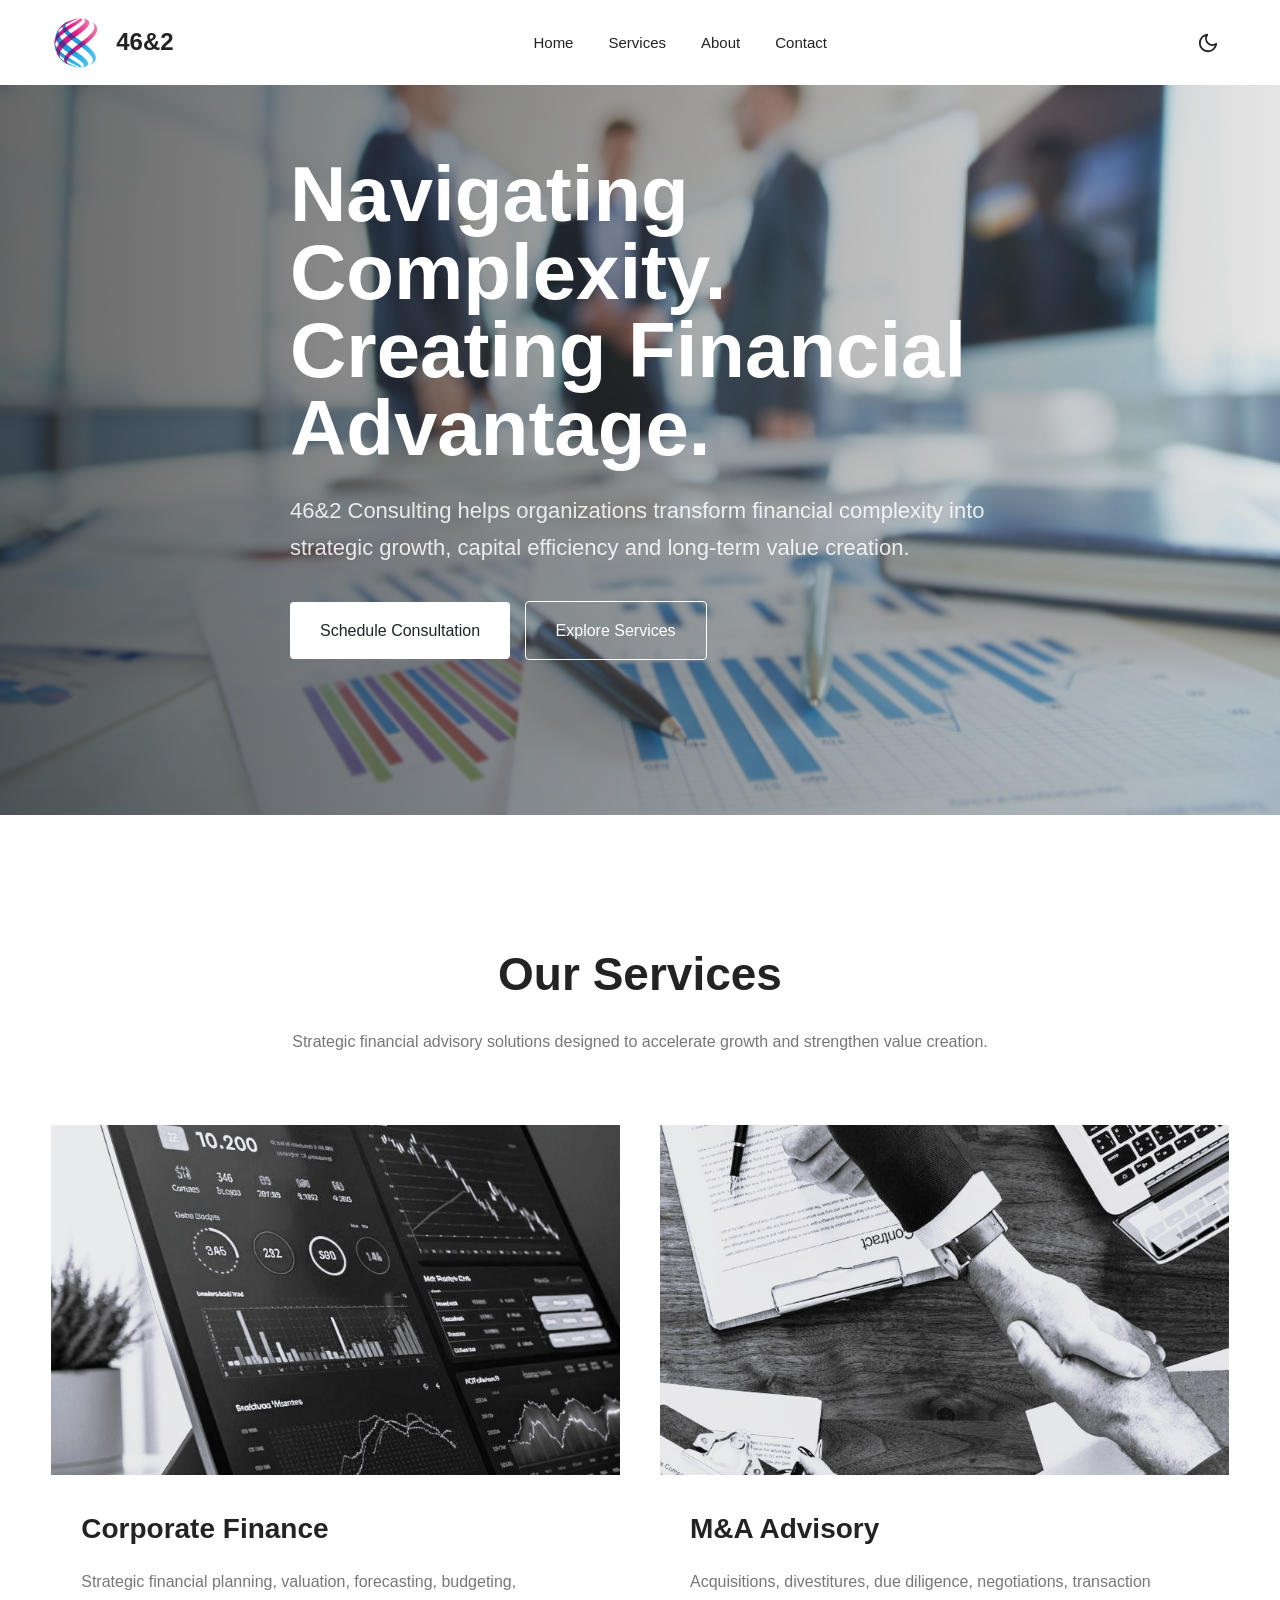
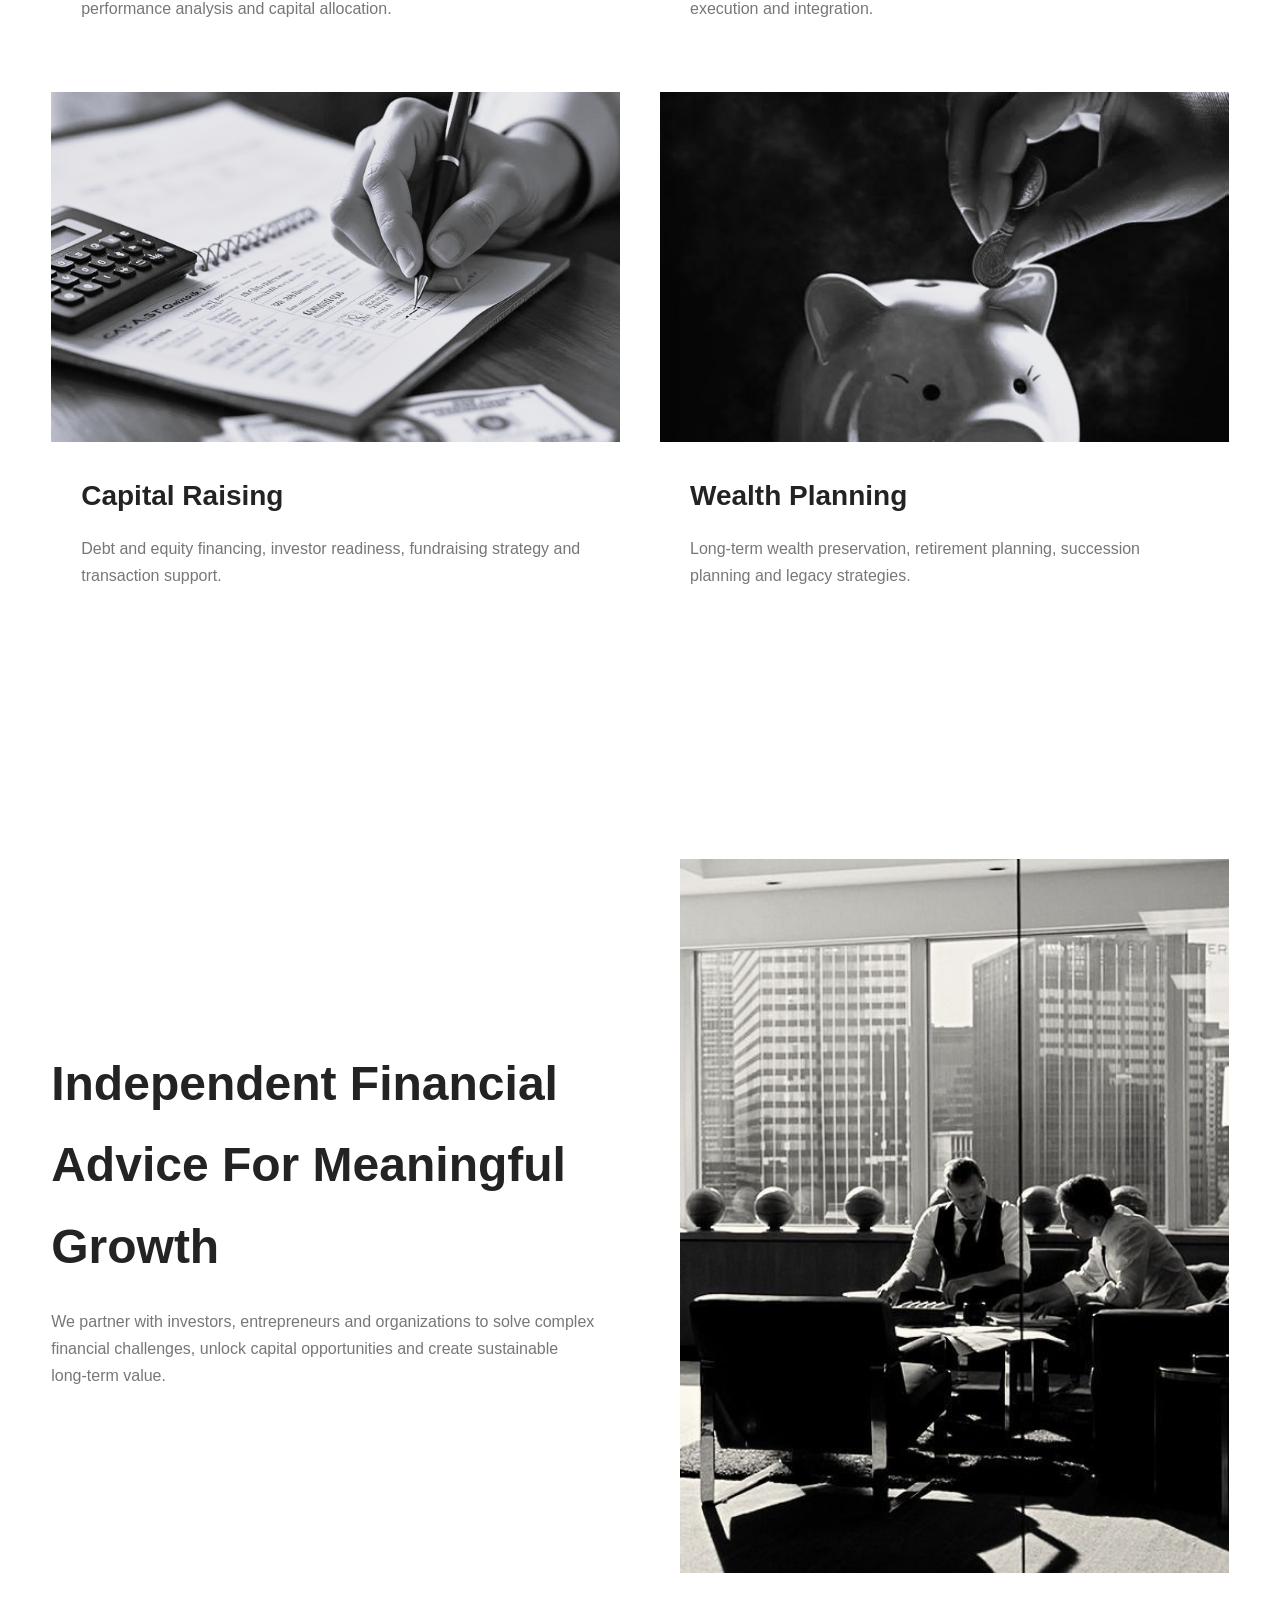
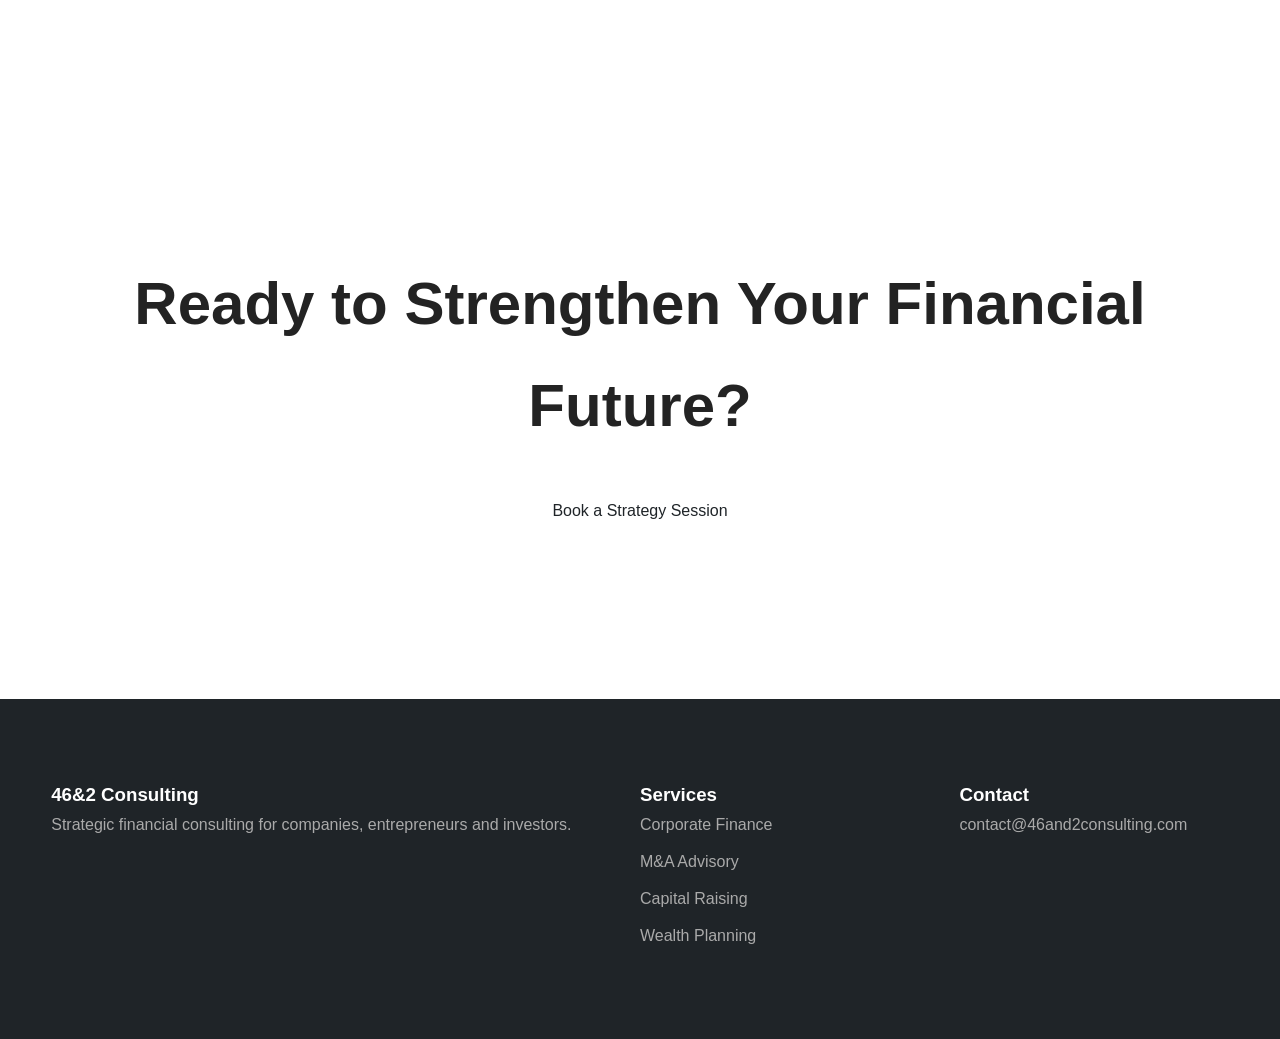
==== index.html @ f24eff04 "Fix desktop navigation layout - move menu and theme toggle to nav-right - Moved .menu navigation int" ====
<!DOCTYPE html>
<html lang="en">

<head>

<meta charset="UTF-8">
<meta name="viewport" content="width=device-width, initial-scale=1.0">

<title>46&2 Consulting</title>

<style>

:root{

    --bg:#ffffff;
    --card:#ffffff;
    --text:#232323;
    --muted:#777777;
    --border:#ececec;

    --dark:#1f2428;
}

[data-theme="dark"]{

    --bg:#121417;
    --card:#1b1f24;
    --text:#f4f4f4;
    --muted:#b5b5b5;
    --border:#2d3238;

}

*{
    margin:0;
    padding:0;
    box-sizing:border-box;
}

html{
    scroll-behavior:smooth;
    background:var(--bg);
    color:var(--text);
    transition:background 0.3s ease, color 0.3s ease;
}

body{
    font-family:Aptos, "Segoe UI", sans-serif;
    color:var(--text);
    line-height:1.7;
    background:var(--bg);
    transition:background 0.3s ease;
}

.container{
    width:92%;
    max-width:1280px;
    margin:auto;
}

img{
    display:block;
    width:100%;
}

a{
    text-decoration:none;
}

section{
    padding:120px 0;
}

header{
    position:fixed;
    top:0;
    width:100%;
    background:var(--bg);
    backdrop-filter:blur(10px);
    z-index:1000;
    transition:background 0.3s ease, border-color 0.3s ease;
}

.nav{
    height:85px;
    display:flex;
    align-items:center;
    justify-content:space-between;
}

.brand{
    display:flex;
    align-items:center;
    gap:15px;
}

.brand img{
    height:50px;
    width:auto;
}

.brand-name{
    font-size:24px;
    font-weight:700;
}

.nav-right{
    display:flex;
    align-items:center;
    gap:16px;
}

.menu{
    display:flex;
    gap:35px;
}

.mobile-toggle{
    display:none;
    font-size:28px;
    cursor:pointer;
    color:var(--text);
    background:none;
    border:none;
    padding:0;
}

@media(max-width:991px){

    .mobile-toggle{
        display:block;
    }

    .menu{
        position:absolute;
        top:85px;
        left:0;
        width:100%;
        background:var(--bg);

        display:flex;
        flex-direction:column;

        max-height:0;
        overflow:hidden;

        transition:max-height .3s ease;
    }

    .menu.active{
        max-height:400px;
    }

    .menu a{
        padding:18px 30px;
    }

    .nav-right{
        gap:8px;
    }

}
    
.menu a{
    color:var(--text);
    font-size:15px;
}

.hero{
    position:relative;
    min-height:calc(100vh - 85px);
    padding:0;
    display:flex;
    align-items:center;
    justify-content:center;
}

.hero-bg{
    position:absolute;
    inset:0;
    width:100%;
    height:100%;
    object-position:70% center;
    object-fit:cover;
    mix-blend-mode:multiply;
    opacity:0.85;
}

[data-theme="dark"] .hero-bg{
    mix-blend-mode:multiply;
    opacity:0.85;
    filter:none;
}

.hero::before{
    content:'';
    position:absolute;
    inset:0;
    background:linear-gradient(
      to right,
      rgba(0,0,0,.60),
      rgba(0,0,0,.10)
    );
    z-index:1;
}

[data-theme="dark"] .hero::before{
    background:linear-gradient(
      to right,
      rgba(0,0,0,.60),
      rgba(0,0,0,.10)
    );
}

.hero-content{
    position:relative;
    z-index:2;
    color:white;
    max-width:700px;
}

.hero-content h1{
    font-size:78px;
    line-height:1.0;
    margin-bottom:25px;
}

.hero-content p{
    font-size:22px;
    color:rgba(255,255,255,.85);
    margin-bottom:35px;
}

.btn{
    display:inline-block;
    padding:15px 30px;
    border-radius:4px;
    transition:.3s;
    border:none;
    cursor:pointer;
    font-family:inherit;
}

.btn-primary{
    background:white;
    color:var(--dark);
}

.btn-primary:hover{
    transform:translateY(-2px);
    box-shadow:0 4px 12px rgba(0,0,0,0.15);
}

.btn-secondary{
    border:1px solid white;
    color:white;
    margin-left:10px;
}

.btn-secondary:hover{
    background:rgba(255,255,255,0.1);
}

.section-title{
    text-align:center;
    margin-bottom:70px;
}

.section-title h2{
    font-size:46px;
    margin-bottom:15px;
}

.section-title p{
    color:var(--muted);
}

.services-grid{

    display:grid;
    grid-template-columns:repeat(2,1fr);
    gap:40px;
}

.service-card{
    overflow:hidden;
    background:var(--card);
    transition:.3s;
}

.service-card:hover{
    transform:translateY(-5px);
}

.service-card img{
    height:350px;
    object-fit:cover;
}

.service-content{
    padding:30px;
}

.service-content h3{
    font-size:28px;
    margin-bottom:15px;
}

.service-content p{
    color:var(--muted);
}

.about{
    background:var(--bg);
}

.about-grid{
    display:grid;
    grid-template-columns:1fr 1fr;
    gap:80px;
    align-items:center;
}

.about h2{
    font-size:48px;
    margin-bottom:20px;
}

.about p{
    color:var(--muted);
}

.cta{
    text-align:center;
    padding:160px 0;
}

.cta h2{
    font-size:60px;
    margin-bottom:25px;
}

footer{
    background:var(--dark);
    color:white;
    padding:80px 0;
}

.footer-grid{
    display:grid;
    grid-template-columns:2fr 1fr 1fr;
    gap:50px;
}

.footer-grid a{
    display:block;
    color:#aaa;
    margin-bottom:10px;
}

.footer-grid p{
    color:#aaa;
}

.theme-toggle{
    width:42px;
    height:42px;

    border:none;
    border-radius:50%;

    background:transparent;

    cursor:pointer;

    display:flex;
    align-items:center;
    justify-content:center;

    color:var(--text);
    transition:transform 0.3s ease;
}

.theme-toggle:hover{
    transform:scale(1.1);
}

.theme-toggle svg{
    width:22px;
    height:22px;
    stroke-linecap:round;
    stroke-linejoin:round;
}

#sunIcon{
    display:none;
}

[data-theme="dark"] #moonIcon{
    display:none;
}

[data-theme="dark"] #sunIcon{
    display:block;
}

.scroll-to-top{
    position:fixed;
    bottom:30px;
    right:30px;
    width:50px;
    height:50px;
    background:var(--dark);
    color:white;
    border:none;
    border-radius:50%;
    cursor:pointer;
    display:none;
    align-items:center;
    justify-content:center;
    z-index:999;
    transition:all 0.3s ease;
    box-shadow:0 4px 12px rgba(0,0,0,0.15);
}

.scroll-to-top:hover{
    transform:translateY(-3px);
    box-shadow:0 6px 16px rgba(0,0,0,0.25);
}

.scroll-to-top.show{
    display:flex;
}

.scroll-to-top svg{
    width:24px;
    height:24px;
    stroke-linecap:round;
    stroke-linejoin:round;
}

[data-theme="dark"] .scroll-to-top{
    background:white;
    color:var(--dark);
}

@media(max-width:991px){

    .hero{
        min-height:auto;
        padding:160px 0 100px;
        align-items:stretch;
    }

    .hero-content{
        display:flex;
        flex-direction:column;
        justify-content:center;
        align-items:flex-start;
    }

    .hero-content h1{
        font-size:42px;
        line-height:1.2;
    }

    .hero-content p{
        font-size:16px;
        margin-bottom:25px;
    }

    .btn-secondary{
        display:block;
        margin-left:0;
        margin-top:10px;
        width:fit-content;
    }

    .hero-bg{
        object-position:center;
    }

    .services-grid,
    .about-grid,
    .footer-grid{
        grid-template-columns:1fr;
    }

    .menu{
        gap:15px;
        flex-wrap:wrap;
    }

    .cta h2{
        font-size:36px;
    }

    .about h2{
        font-size:32px;
    }

    .scroll-to-top{
        bottom:20px;
        right:20px;
        width:45px;
        height:45px;
    }

}

</style>

</head>

<body>

<header>

<div class="container nav">

<div class="brand">
<img src="logo3.png" alt="46&2 Consulting Logo">
<div class="brand-name">46&2</div>
</div>

<nav class="menu" id="menu">
    <a href="#home">Home</a>
    <a href="#services">Services</a>
    <a href="#about">About</a>
    <a href="#contact">Contact</a>
</nav>

<div class="nav-right">

    <button id="themeToggle" class="theme-toggle" aria-label="Toggle theme">

        <!-- Moon -->
        <svg id="moonIcon" viewBox="0 0 24 24" fill="none" stroke="currentColor" stroke-width="2">
            <path d="M21 12.79A9 9 0 1 1 11.21 3 7 7 0 0 0 21 12.79z"></path>
        </svg>

        <!-- Sun -->
        <svg id="sunIcon" viewBox="0 0 24 24" fill="none" stroke="currentColor" stroke-width="2">
            <circle cx="12" cy="12" r="5"></circle>
            <line x1="12" y1="1" x2="12" y2="3"></line>
            <line x1="12" y1="21" x2="12" y2="23"></line>
            <line x1="4.22" y1="4.22" x2="5.64" y2="5.64"></line>
            <line x1="18.36" y1="18.36" x2="19.78" y2="19.78"></line>
            <line x1="1" y1="12" x2="3" y2="12"></line>
            <line x1="21" y1="12" x2="23" y2="12"></line>
            <line x1="4.22" y1="19.78" x2="5.64" y2="18.36"></line>
            <line x1="18.36" y1="5.64" x2="19.78" y2="4.22"></line>
        </svg>

    </button>

    <div class="mobile-toggle" id="mobileToggle">
        ☰
    </div>

</div>

</div>

</header>

<section class="hero" id="home">

<img src="hero.png" class="hero-bg" alt="Hero">

<div class="container hero-content">

<h1>
Navigating Complexity.<br>
Creating Financial Advantage.
</h1>

<p>
46&2 Consulting helps organizations transform
financial complexity into strategic growth,
capital efficiency and long‑term value creation.
</p>

<a href="#contact" class="btn btn-primary">
Schedule Consultation
</a>

<a href="#services" class="btn btn-secondary">
Explore Services
</a>

</div>

</section>

<section id="services">

<div class="container">

<div class="section-title">

<h2>Our Services</h2>

<p>
Strategic financial advisory solutions designed
to accelerate growth and strengthen value creation.
</p>

</div>

<div class="services-grid">

<div class="service-card">

<img src="notebook.jpg" alt="Corporate Finance">

<div class="service-content">

<h3>Corporate Finance</h3>

<p>
Strategic financial planning, valuation,
forecasting, budgeting, performance
analysis and capital allocation.
</p>

</div>

</div>

<div class="service-card">

<img src="MA.jpg" alt="M&A Advisory">

<div class="service-content">

<h3>M&A Advisory</h3>

<p>
Acquisitions, divestitures,
due diligence, negotiations,
transaction execution and integration.
</p>

</div>

</div>

<div class="service-card">

<img src="capitalraising.jpg" alt="Capital Raising">

<div class="service-content">

<h3>Capital Raising</h3>

<p>
Debt and equity financing,
investor readiness, fundraising strategy
and transaction support.
</p>

</div>

</div>

<div class="service-card">

<img src="chanchito.jpg" alt="Wealth Planning">

<div class="service-content">

<h3>Wealth Planning</h3>

<p>
Long‑term wealth preservation,
retirement planning,
succession planning and legacy strategies.
</p>

</div>

</div>

</div>

</div>

</section>

<section class="about" id="about">

<div class="container about-grid">

<div>

<h2>
Independent Financial Advice For Meaningful Growth
</h2>

<p>
We partner with investors,
entrepreneurs and organizations to
solve complex financial challenges,
unlock capital opportunities and create
sustainable long‑term value.
</p>

</div>

<div>

<img src="inicio.jpg" alt="About">

</div>

</div>

</section>

<section class="cta">

<div class="container">

<h2>
Ready to Strengthen Your Financial Future?
</h2>

<a href="#contact" class="btn btn-primary">
Book a Strategy Session
</a>

</div>

</section>

<footer id="contact">

<div class="container footer-grid">

<div>

<h3>46&2 Consulting</h3>

<p>
Strategic financial consulting for
companies, entrepreneurs and investors.
</p>

</div>

<div>

<h3>Services</h3>

<a href="#">Corporate Finance</a>
<a href="#">M&A Advisory</a>
<a href="#">Capital Raising</a>
<a href="#">Wealth Planning</a>

</div>

<div>

<h3>Contact</h3>

<p>contact@46and2consulting.com</p>

</div>

</div>

</footer>

<button id="scrollToTop" class="scroll-to-top" aria-label="Scroll to top">
    <svg viewBox="0 0 24 24" fill="none" stroke="currentColor" stroke-width="2">
        <polyline points="18 15 12 9 6 15"></polyline>
    </svg>
</button>

<script>

const mobileToggle = document.getElementById("mobileToggle");
const menu = document.getElementById("menu");

mobileToggle.addEventListener("click", () => {
    menu.classList.toggle("active");
});

document.querySelectorAll(".menu a").forEach(link => {
    link.addEventListener("click", () => {
        menu.classList.remove("active");
    });
});

</script>

<script>

const themeToggle = document.getElementById('themeToggle');
const html = document.documentElement;

// Check for saved theme preference or default to light mode
const currentTheme = localStorage.getItem('theme') || 'light';

if(currentTheme === 'dark'){
    html.setAttribute('data-theme', 'dark');
}

// Theme toggle click handler
themeToggle.addEventListener('click', () => {
    const theme = html.getAttribute('data-theme');
    
    if(theme === 'dark'){
        html.removeAttribute('data-theme');
        localStorage.setItem('theme', 'light');
    } else {
        html.setAttribute('data-theme', 'dark');
        localStorage.setItem('theme', 'dark');
    }
});

// Respect system preference if no saved theme
if(!localStorage.getItem('theme')){
    if(window.matchMedia('(prefers-color-scheme: dark)').matches){
        html.setAttribute('data-theme', 'dark');
    }
}

</script>

<script>

const scrollToTopBtn = document.getElementById("scrollToTop");

// Show/hide button based on scroll position
window.addEventListener("scroll", () => {
    if(window.scrollY > 300){
        scrollToTopBtn.classList.add("show");
    } else {
        scrollToTopBtn.classList.remove("show");
    }
});

// Scroll to top on button click
scrollToTopBtn.addEventListener("click", () => {
    window.scrollTo({
        top: 0,
        behavior: "smooth"
    });
});

</script>
    
</body>
</html>
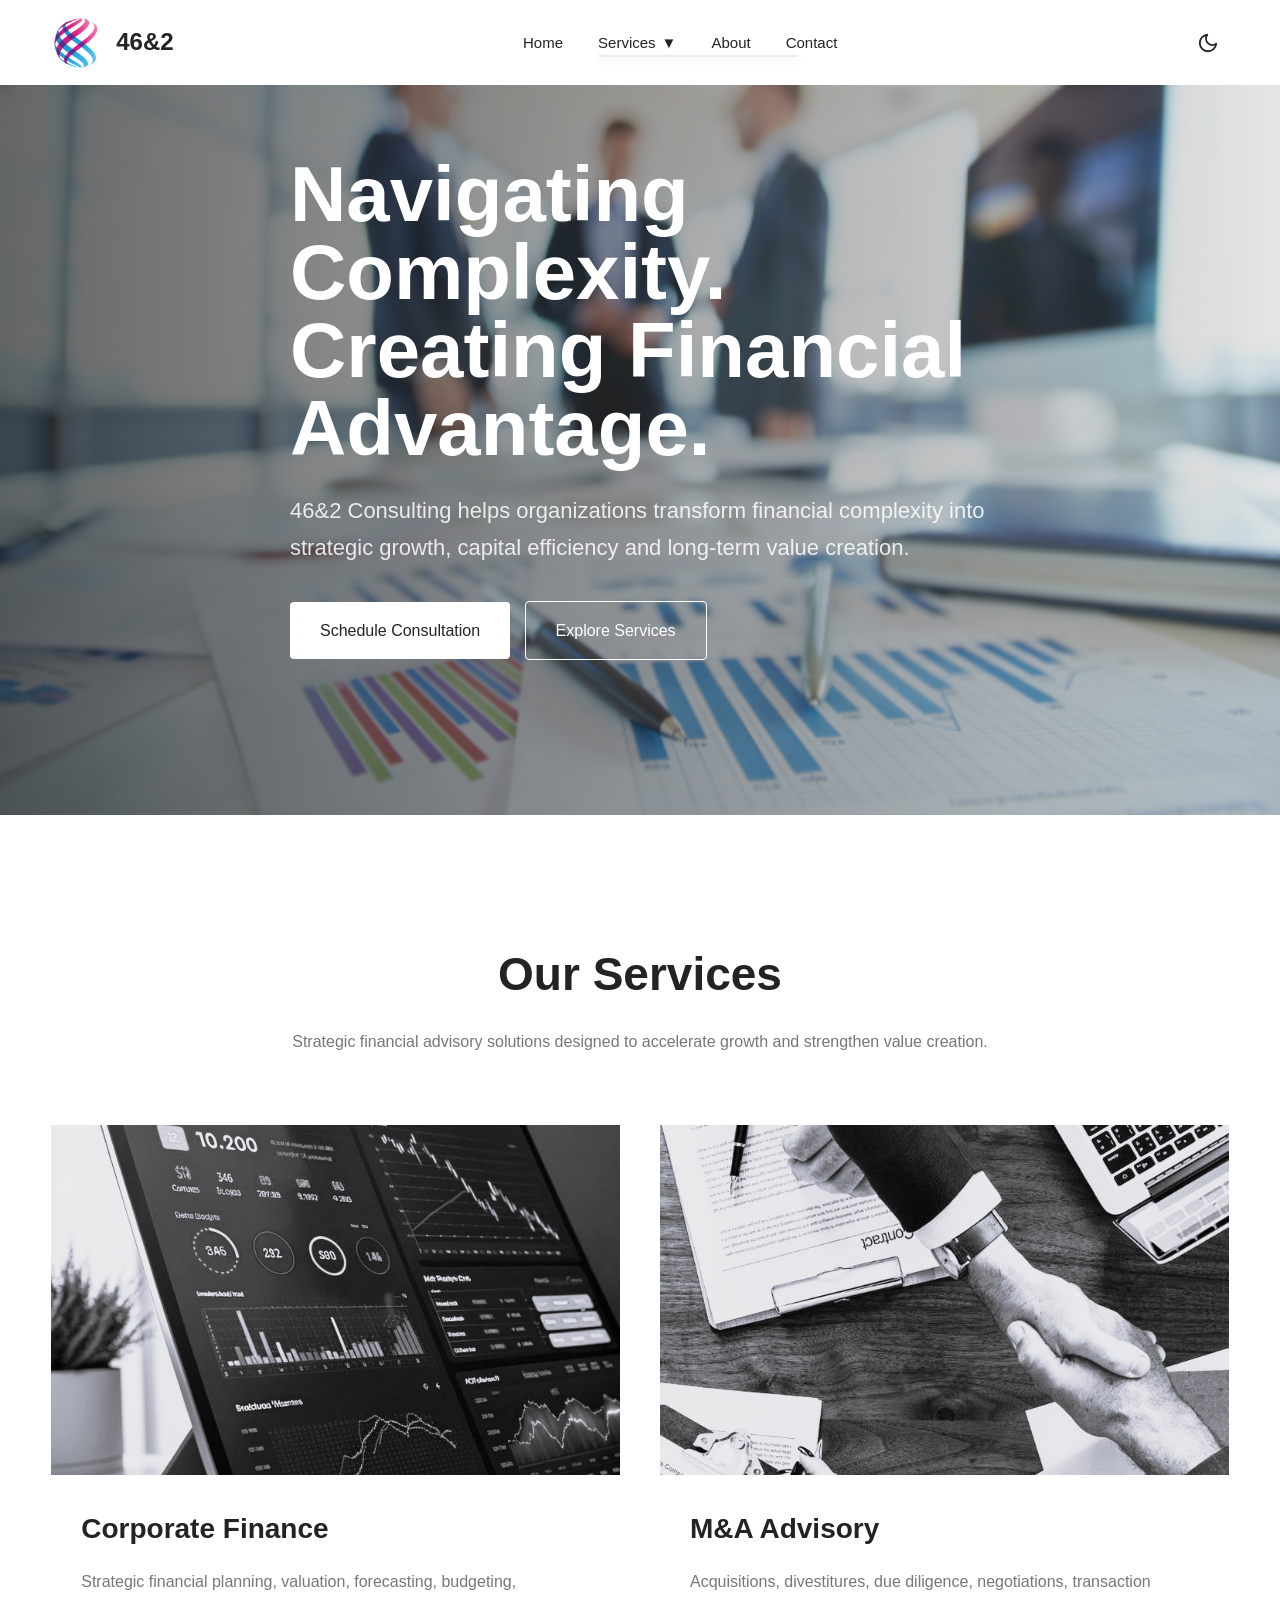
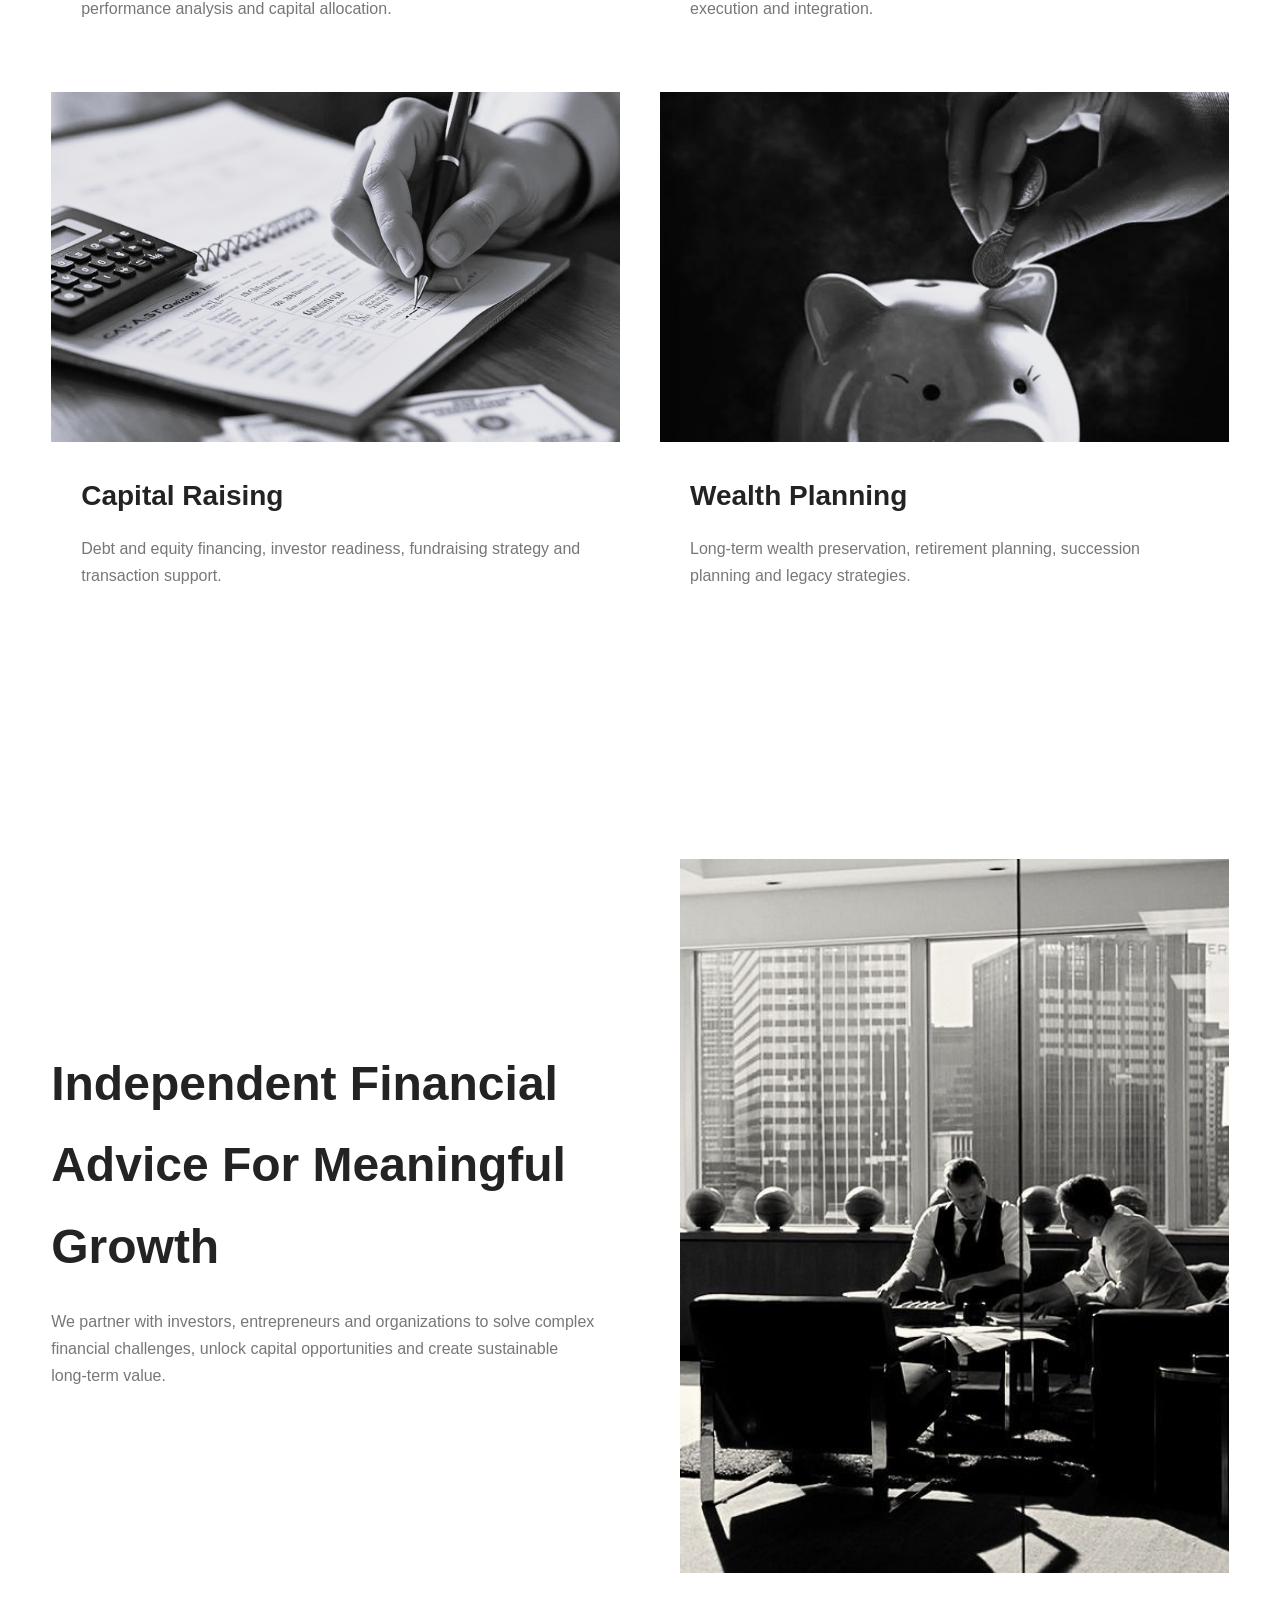
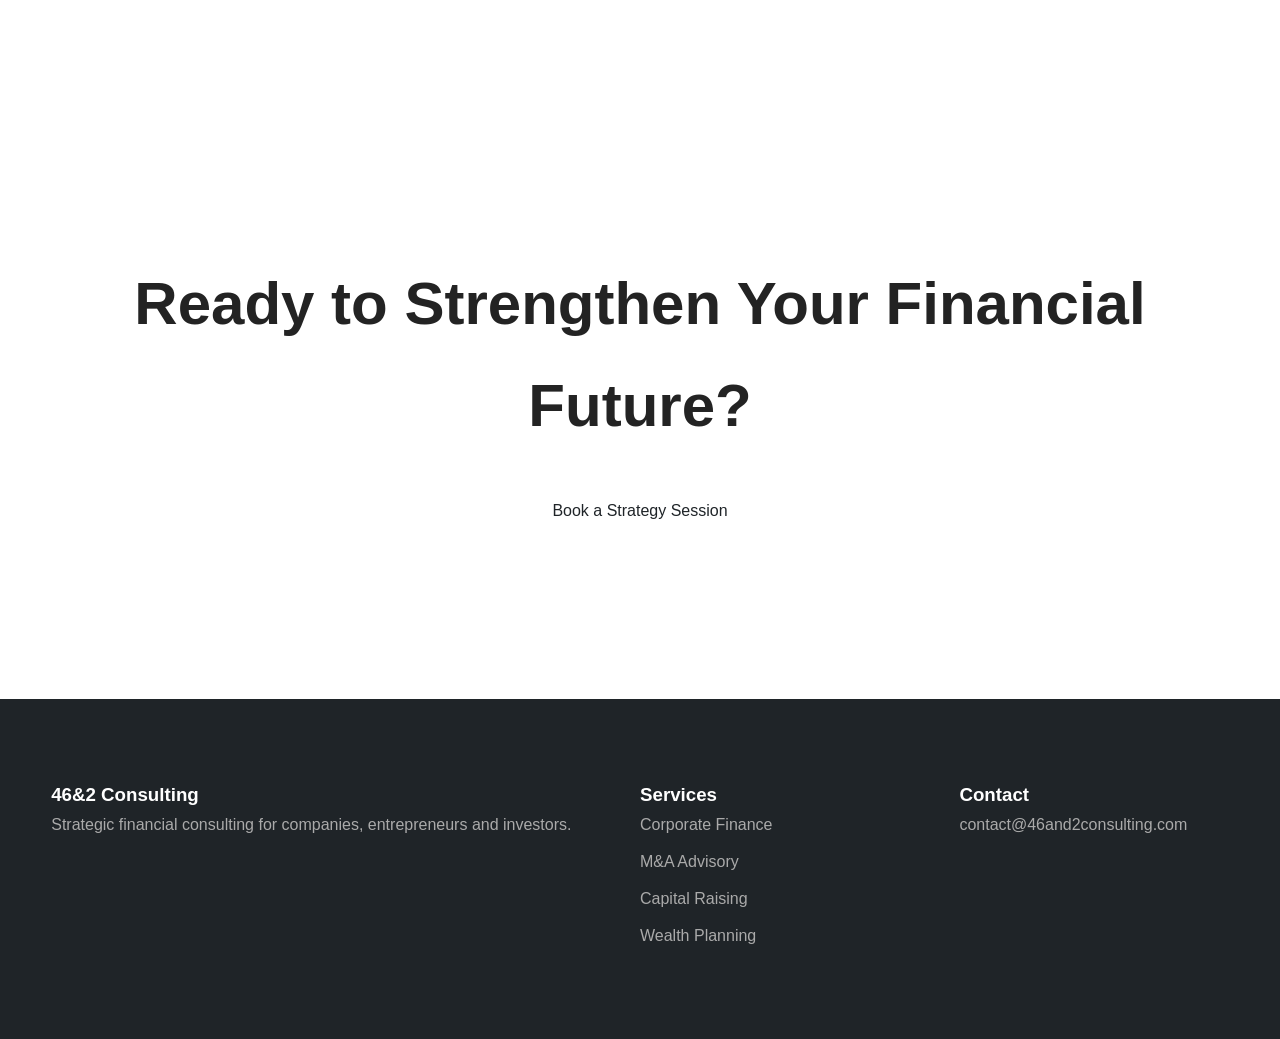
==== commit 988901cf: "Add dropdown menu to Services navigation item - Created dropdown menu under Services with: Corporate" ====
--- a/index.html
+++ b/index.html
@@ -115,6 +115,54 @@
     gap:35px;
 }
 
+.menu-item{
+    position:relative;
+}
+
+.menu-item > a{
+    display:flex;
+    align-items:center;
+    gap:6px;
+    color:var(--text);
+    font-size:15px;
+}
+
+.dropdown{
+    position:absolute;
+    top:100%;
+    left:0;
+    background:var(--card);
+    border:1px solid var(--border);
+    border-radius:4px;
+    min-width:200px;
+    max-height:0;
+    overflow:hidden;
+    transition:max-height 0.3s ease;
+    z-index:999;
+    box-shadow:0 4px 12px rgba(0,0,0,0.1);
+}
+
+.menu-item:hover .dropdown{
+    max-height:300px;
+}
+
+.dropdown a{
+    display:block;
+    padding:12px 20px;
+    color:var(--text);
+    font-size:14px;
+    transition:background 0.2s;
+    border-bottom:1px solid var(--border);
+}
+
+.dropdown a:last-child{
+    border-bottom:none;
+}
+
+.dropdown a:hover{
+    background:var(--border);
+}
+
 .mobile-toggle{
     display:none;
     font-size:28px;
@@ -148,11 +196,32 @@
     }
 
     .menu.active{
-        max-height:400px;
+        max-height:600px;
     }
 
     .menu a{
         padding:18px 30px;
+    }
+
+    .dropdown{
+        position:static;
+        border:none;
+        background:transparent;
+        box-shadow:none;
+        max-height:0;
+    }
+
+    .menu-item:hover .dropdown{
+        max-height:300px;
+    }
+
+    .dropdown a{
+        padding:12px 50px;
+        border-bottom:none;
+    }
+
+    .dropdown a:hover{
+        background:var(--border);
     }
 
     .nav-right{
@@ -286,6 +355,7 @@
     overflow:hidden;
     background:var(--card);
     transition:.3s;
+    cursor:pointer;
 }
 
 .service-card:hover{
@@ -525,7 +595,15 @@
 
 <nav class="menu" id="menu">
     <a href="#home">Home</a>
-    <a href="#services">Services</a>
+    <div class="menu-item">
+        <a href="#services">Services <span>▼</span></a>
+        <div class="dropdown">
+            <a href="corporate-finance.html">Corporate Finance</a>
+            <a href="#ma-advisory">M&A Advisory</a>
+            <a href="#capital-raising">Capital Raising</a>
+            <a href="#wealth-planning">Wealth Planning</a>
+        </div>
+    </div>
     <a href="#about">About</a>
     <a href="#contact">Contact</a>
 </nav>
@@ -753,7 +831,7 @@
 
 <h3>Services</h3>
 
-<a href="#">Corporate Finance</a>
+<a href="corporate-finance.html">Corporate Finance</a>
 <a href="#">M&A Advisory</a>
 <a href="#">Capital Raising</a>
 <a href="#">Wealth Planning</a>
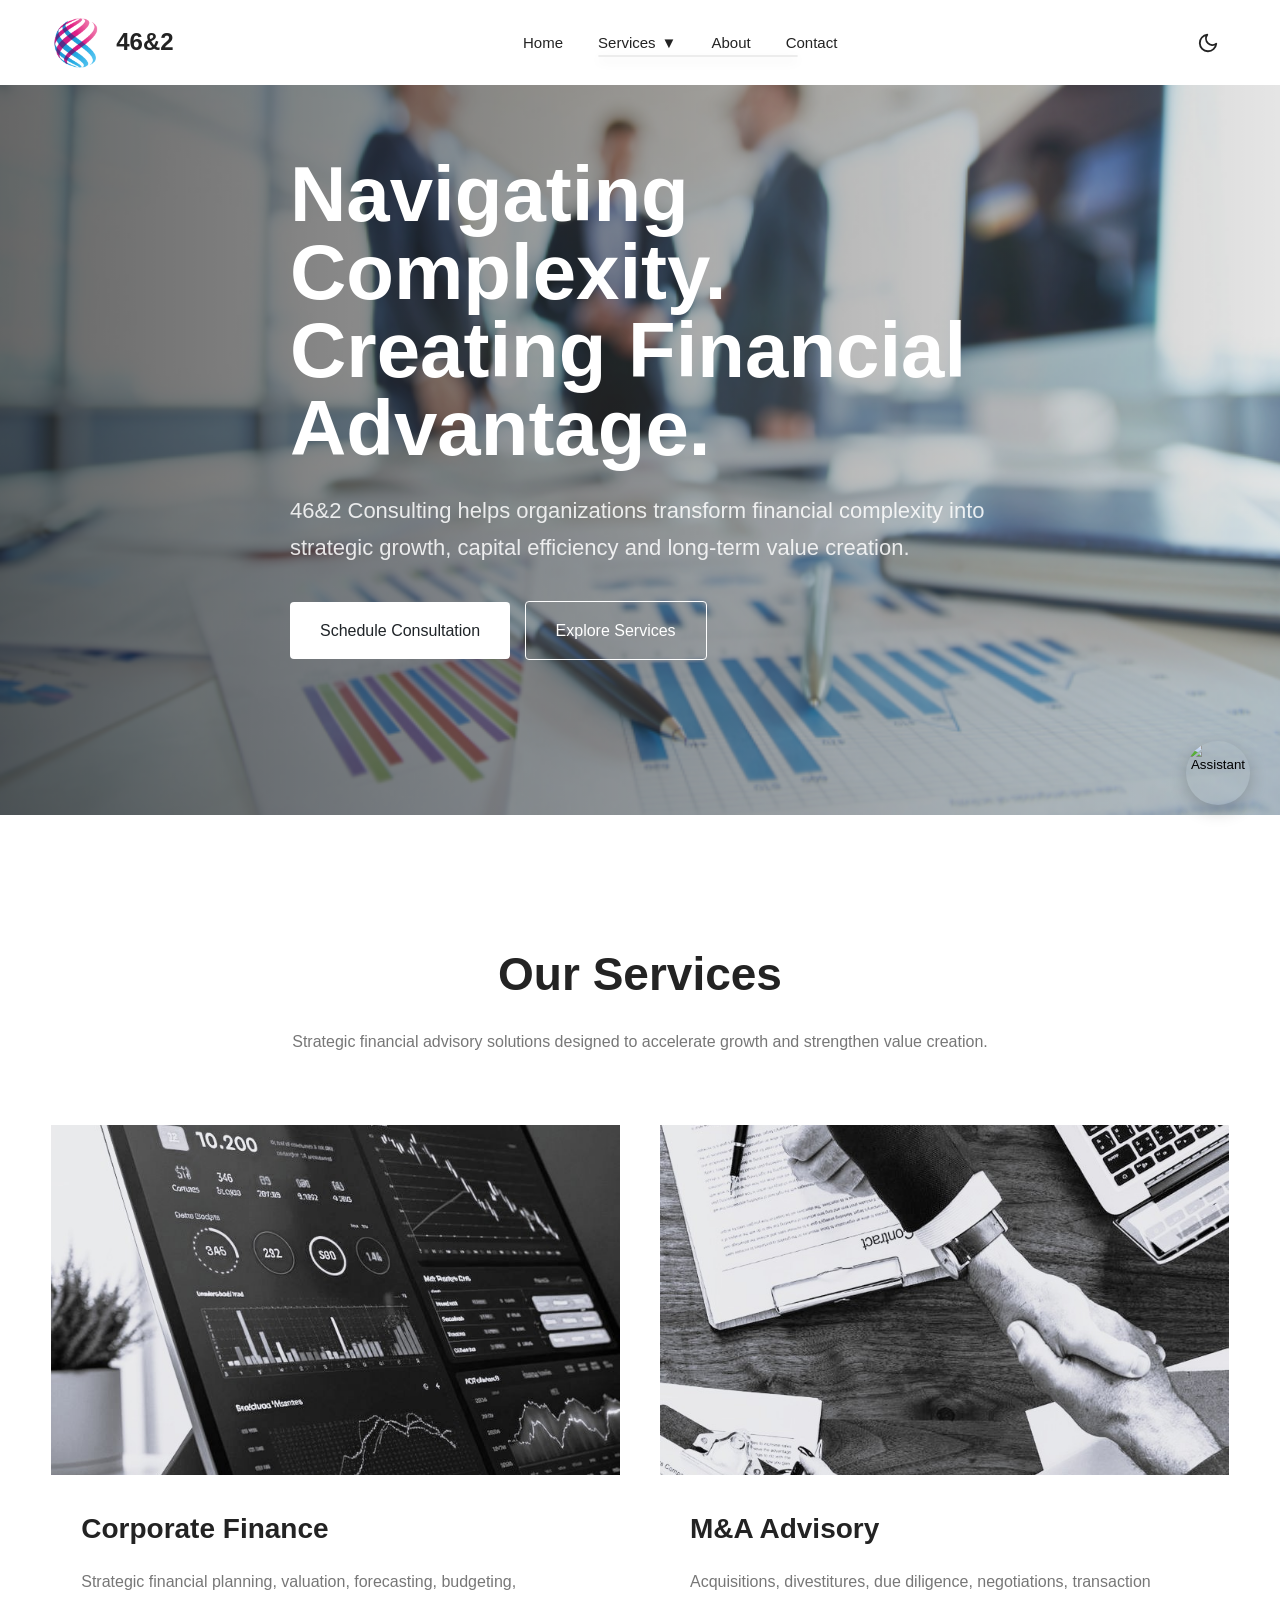
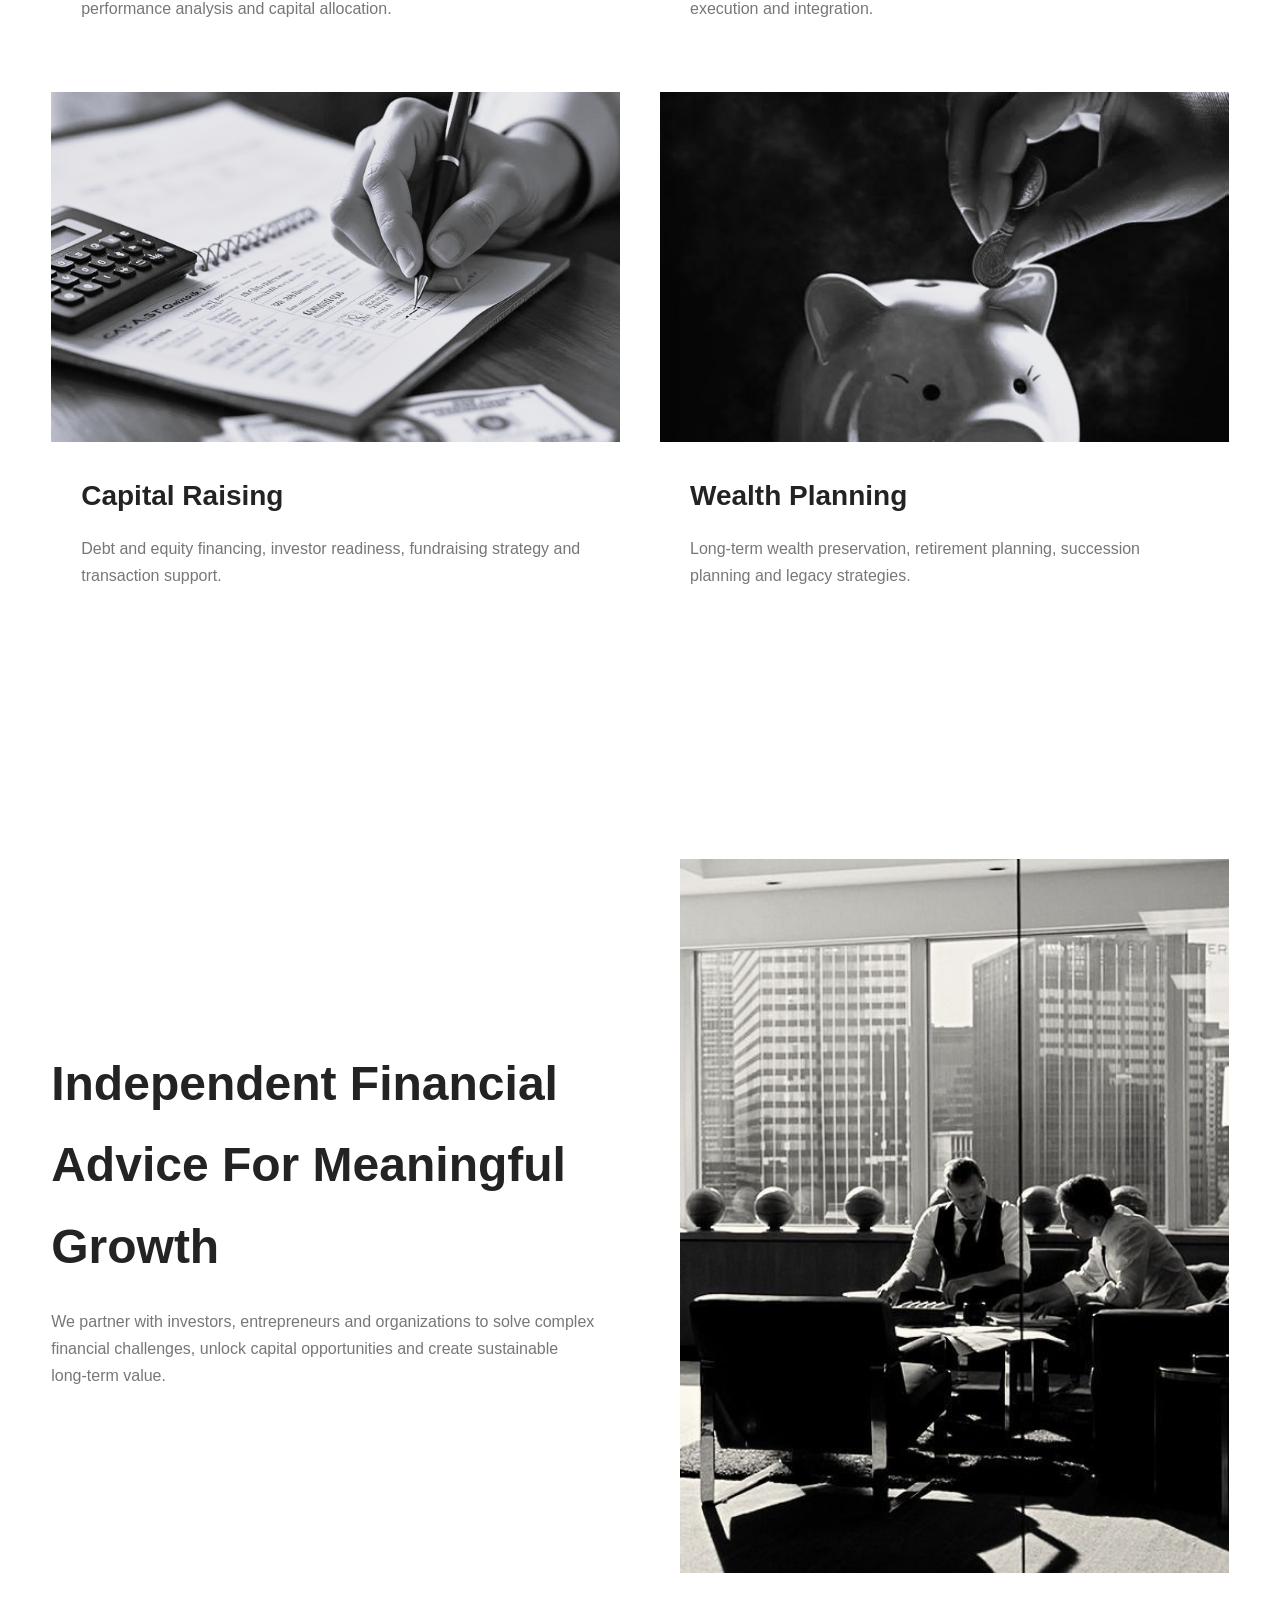
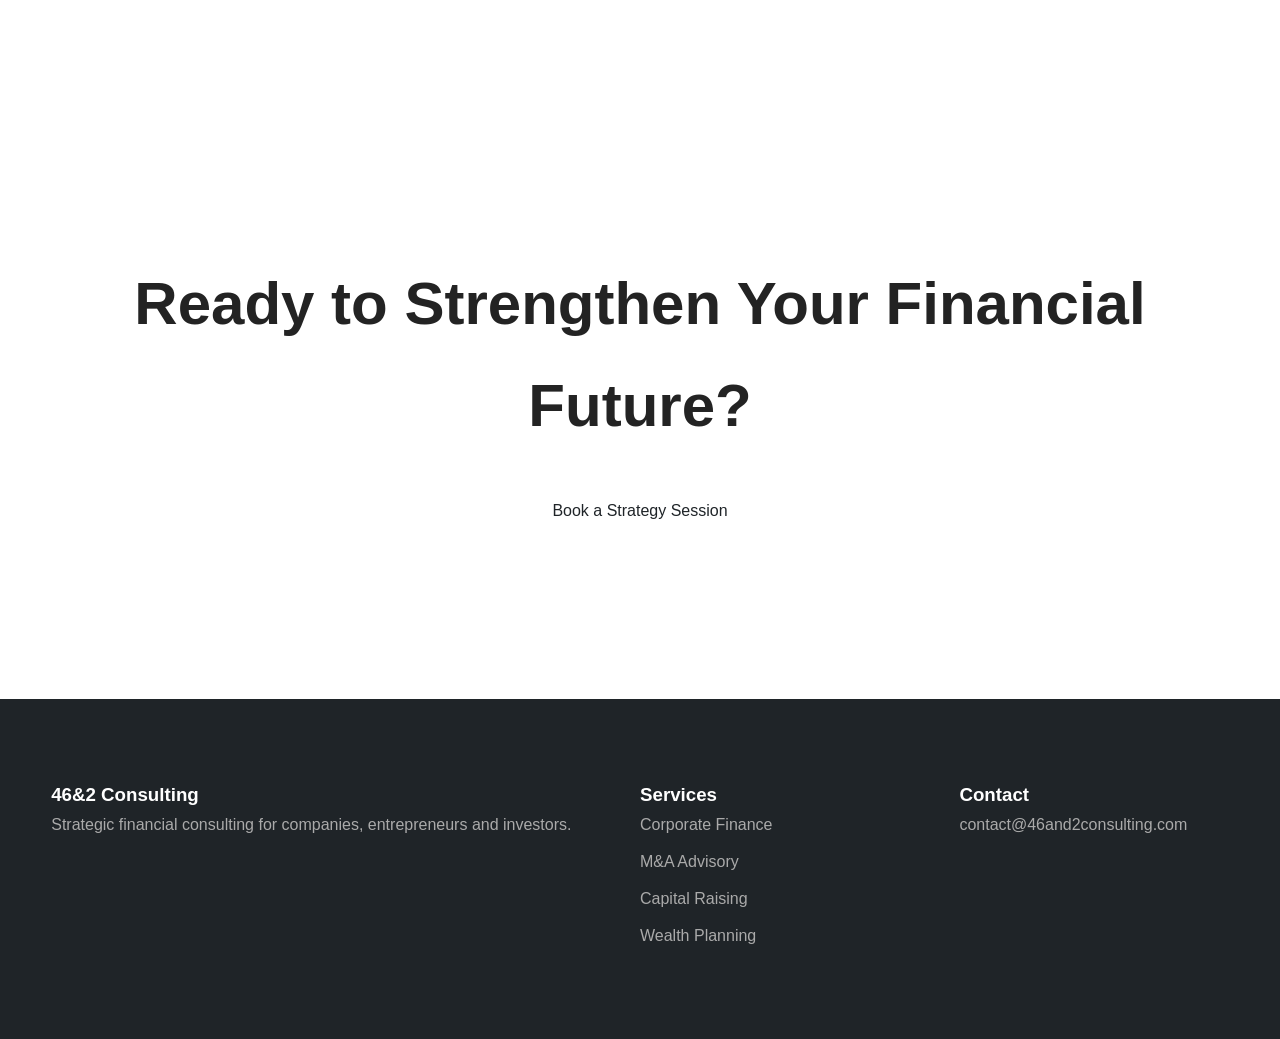
==== commit ac03655d: "Add floating assistant button using assets/Designer.png" ====
--- a/index.html
+++ b/index.html
@@ -514,6 +514,34 @@
     color:var(--dark);
 }
 
+.assistant-button{
+    position:fixed;
+    right:30px;
+    bottom:95px;
+    width:64px;
+    height:64px;
+    border:none;
+    border-radius:50%;
+    padding:0;
+    background:transparent;
+    cursor:pointer;
+    z-index:1001;
+    box-shadow:0 6px 18px rgba(0,0,0,0.2);
+    transition:transform 0.2s ease, box-shadow 0.2s ease;
+}
+
+.assistant-button:hover{
+    transform:translateY(-2px) scale(1.03);
+    box-shadow:0 10px 24px rgba(0,0,0,0.25);
+}
+
+.assistant-button img{
+    width:100%;
+    height:100%;
+    border-radius:50%;
+    object-fit:cover;
+}
+
 @media(max-width:991px){
 
     .hero{
@@ -574,6 +602,13 @@
         right:20px;
         width:45px;
         height:45px;
+    }
+
+    .assistant-button{
+        right:20px;
+        bottom:75px;
+        width:56px;
+        height:56px;
     }
 
 }
@@ -850,6 +885,10 @@
 
 </footer>
 
+<button id="assistantButton" class="assistant-button" aria-label="Open assistant">
+    <img src="assets/Designer.png" alt="Assistant">
+</button>
+
 <button id="scrollToTop" class="scroll-to-top" aria-label="Scroll to top">
     <svg viewBox="0 0 24 24" fill="none" stroke="currentColor" stroke-width="2">
         <polyline points="18 15 12 9 6 15"></polyline>
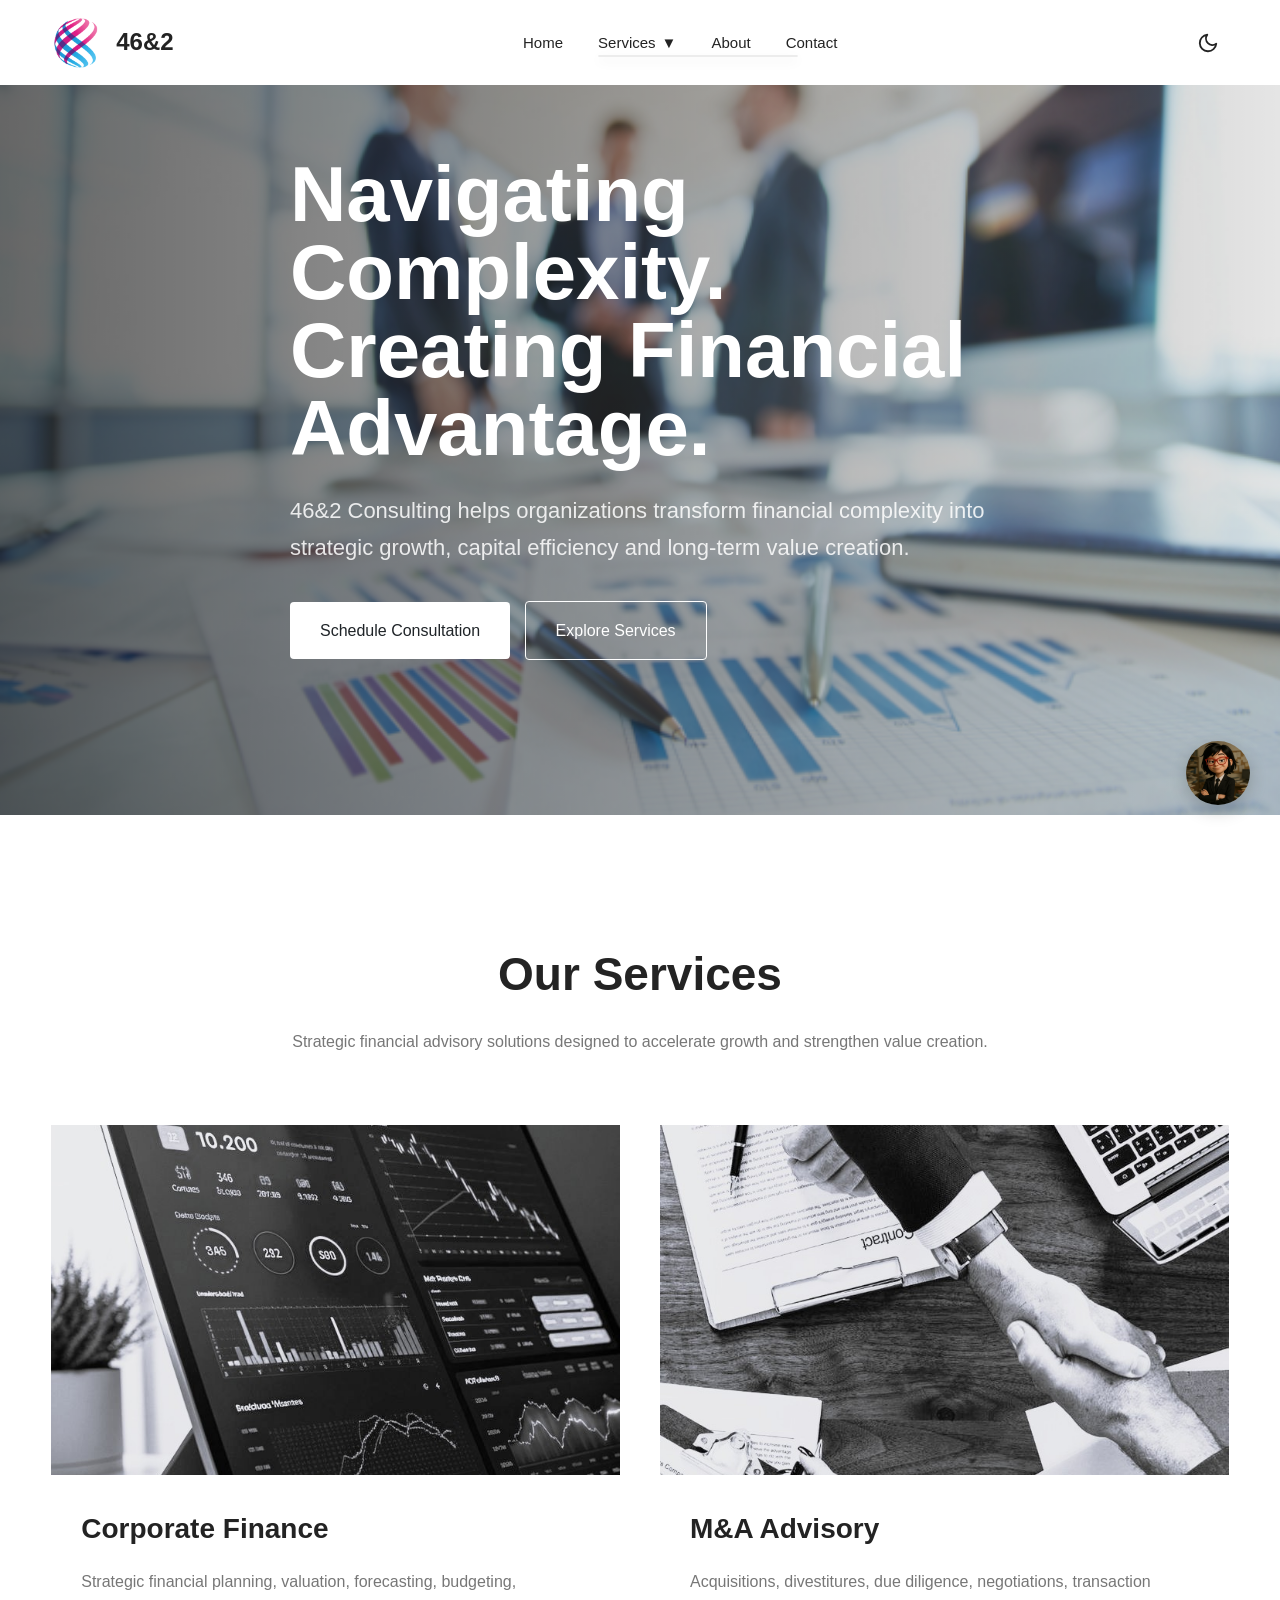
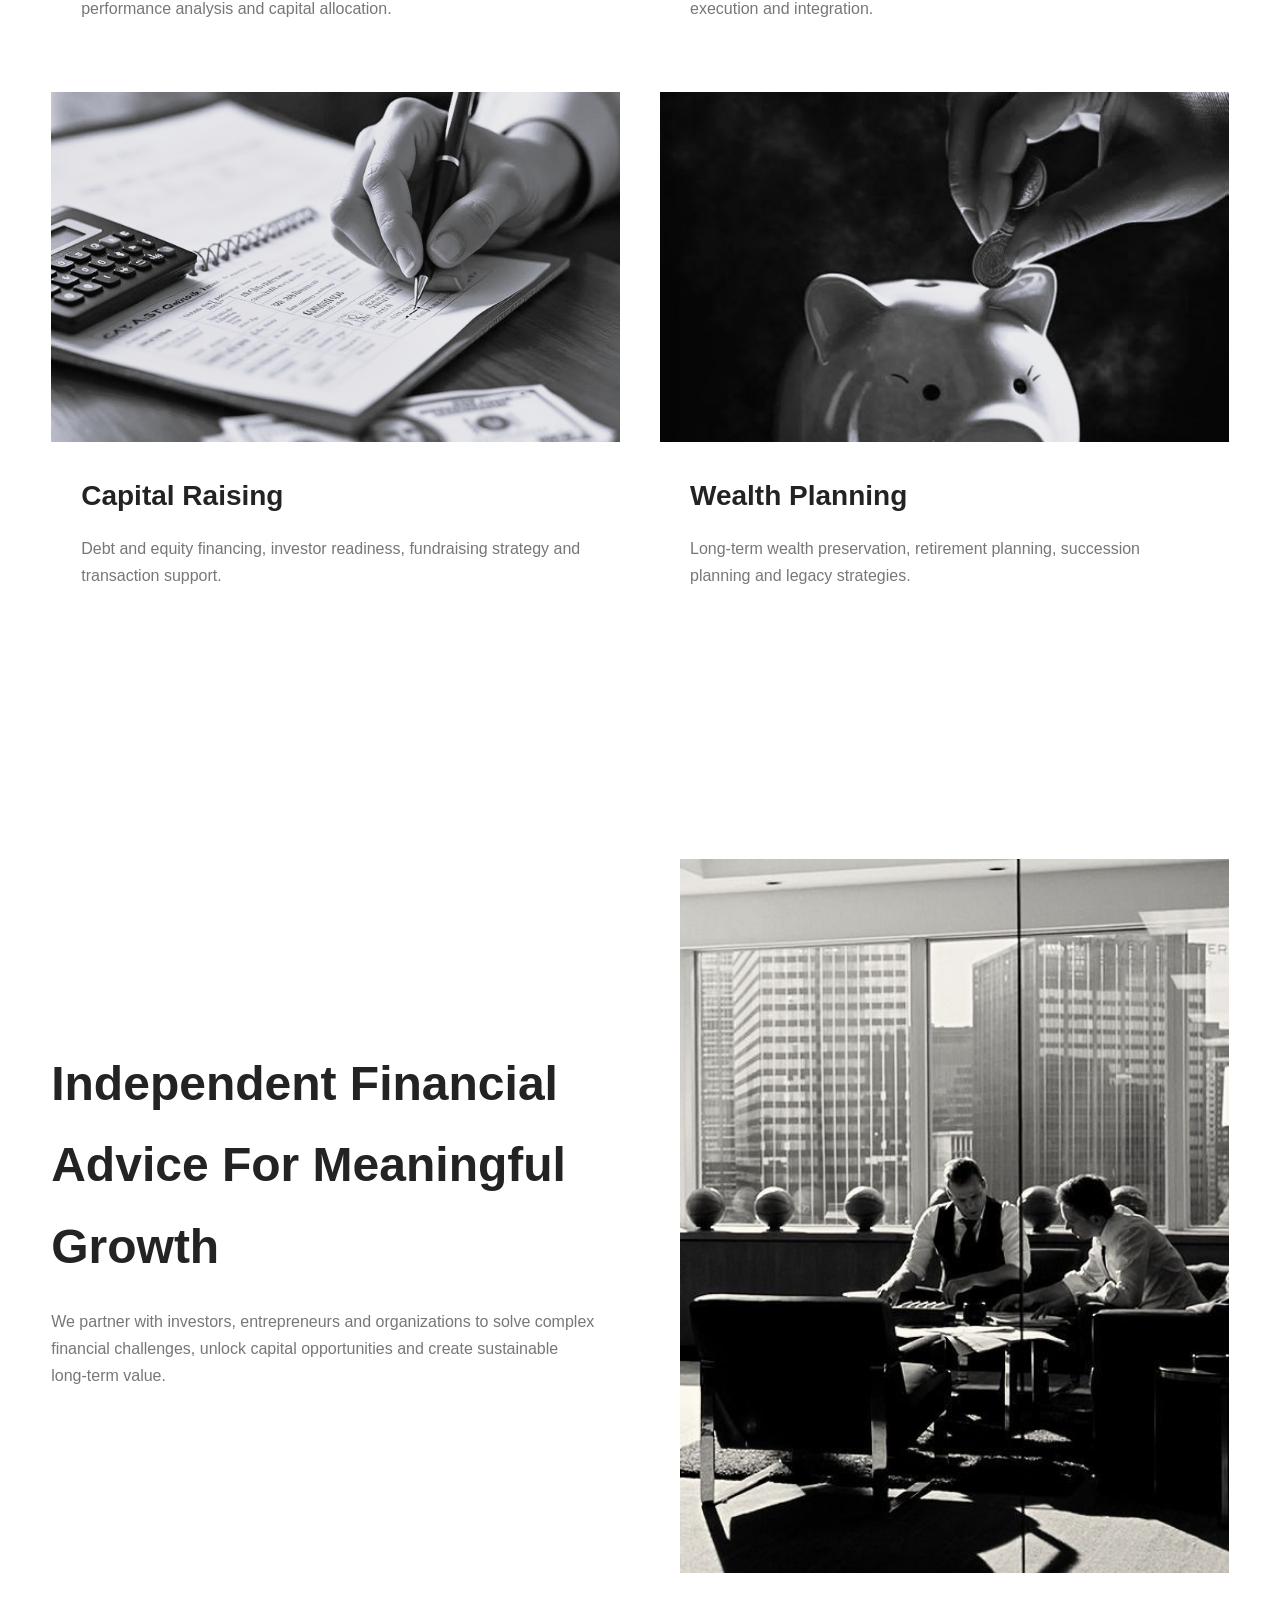
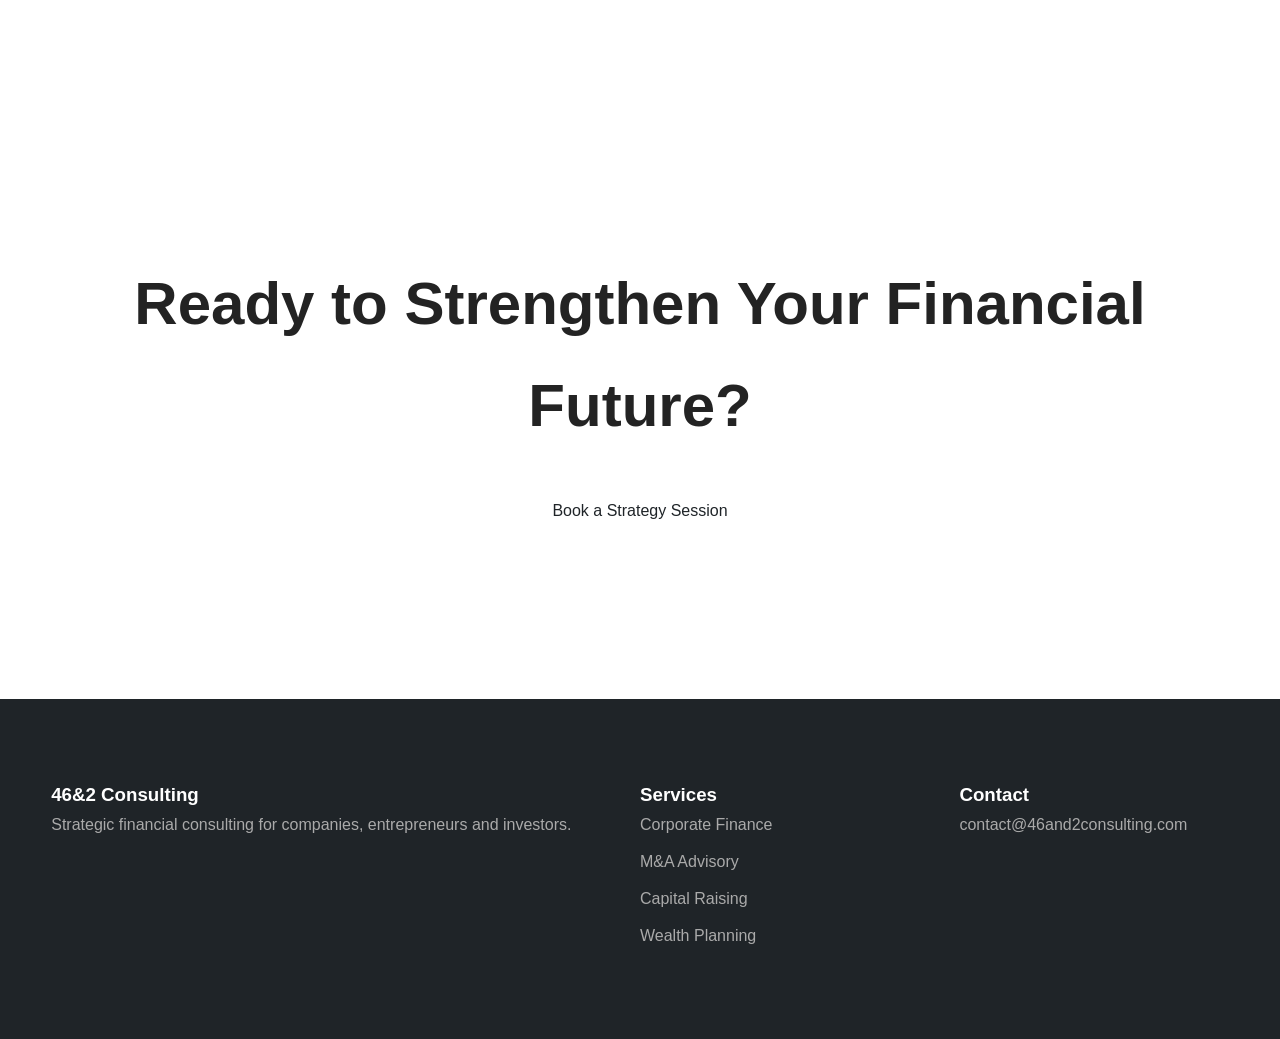
==== commit 4ef1b293: "Fix image source path for assistant button" ====
--- a/index.html
+++ b/index.html
@@ -886,7 +886,7 @@
 </footer>
 
 <button id="assistantButton" class="assistant-button" aria-label="Open assistant">
-    <img src="assets/Designer.png" alt="Assistant">
+    <img src="Designer.png" alt="Assistant">
 </button>
 
 <button id="scrollToTop" class="scroll-to-top" aria-label="Scroll to top">
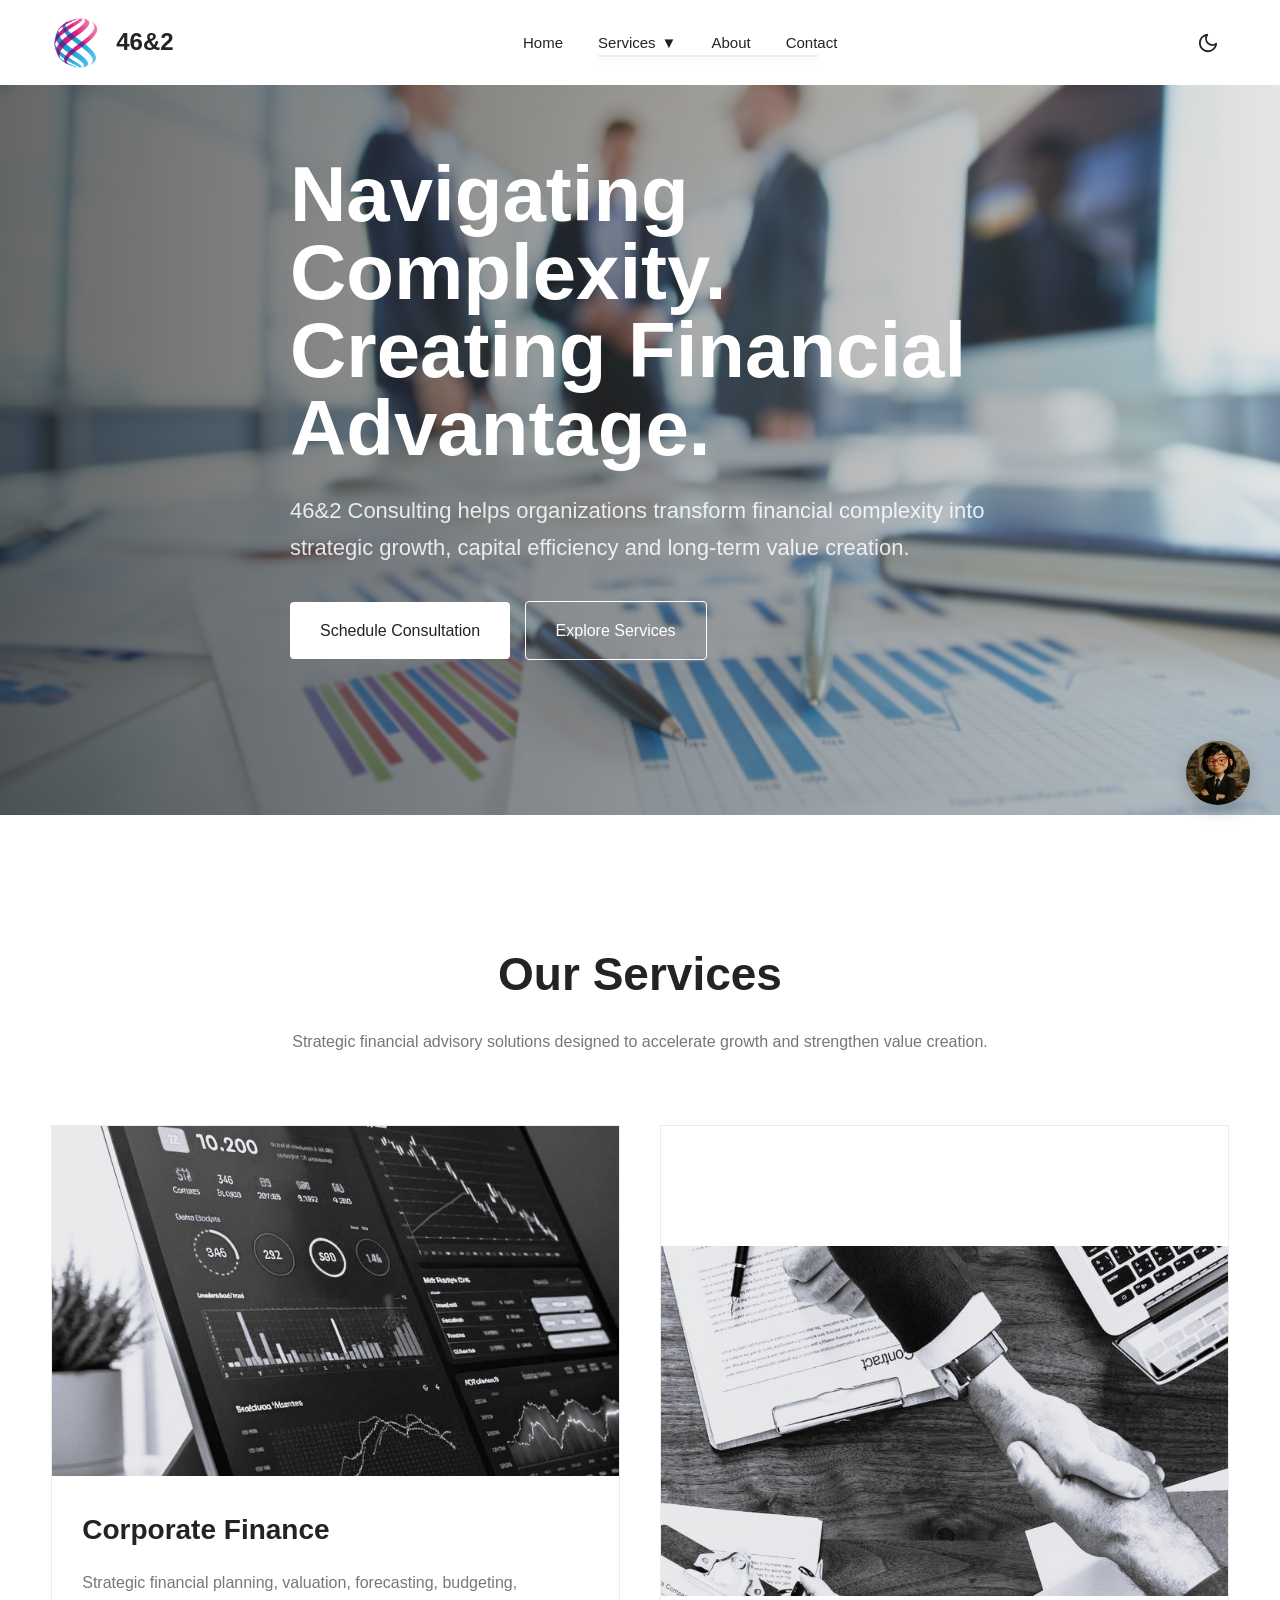
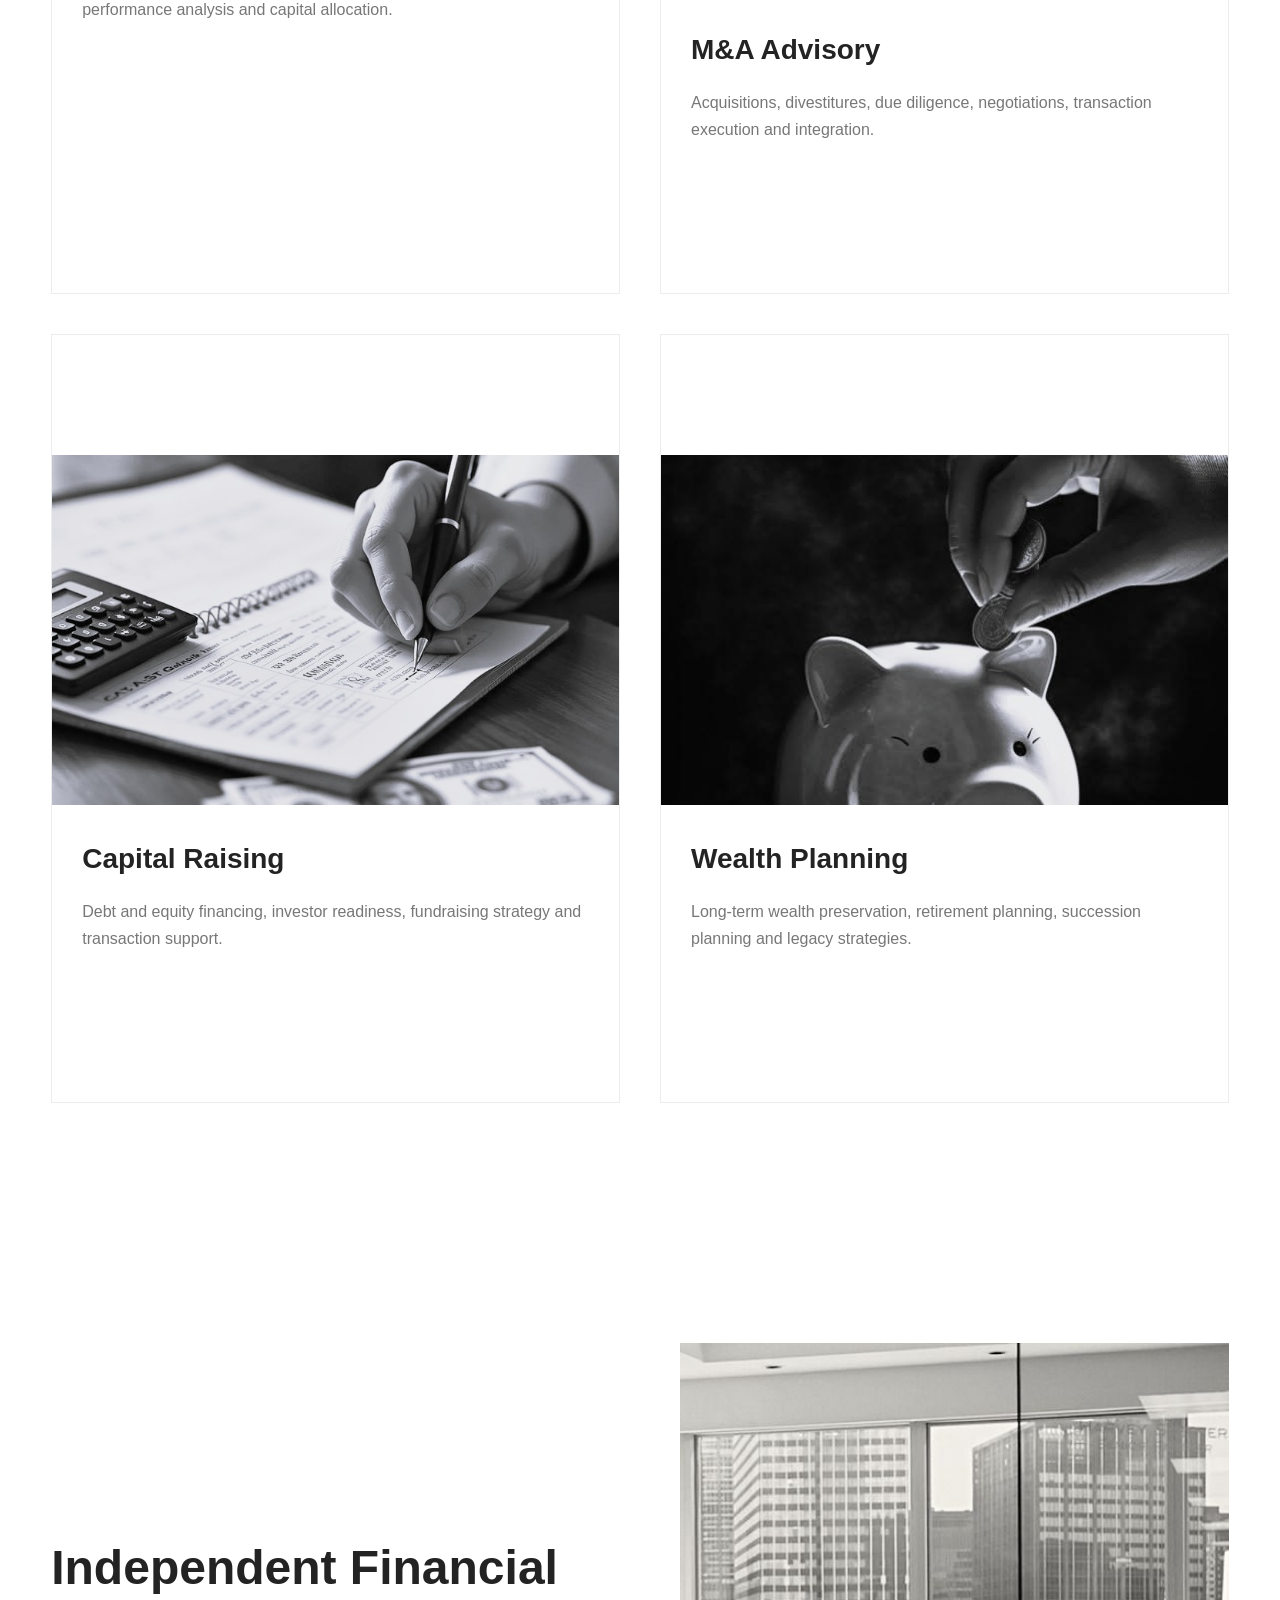
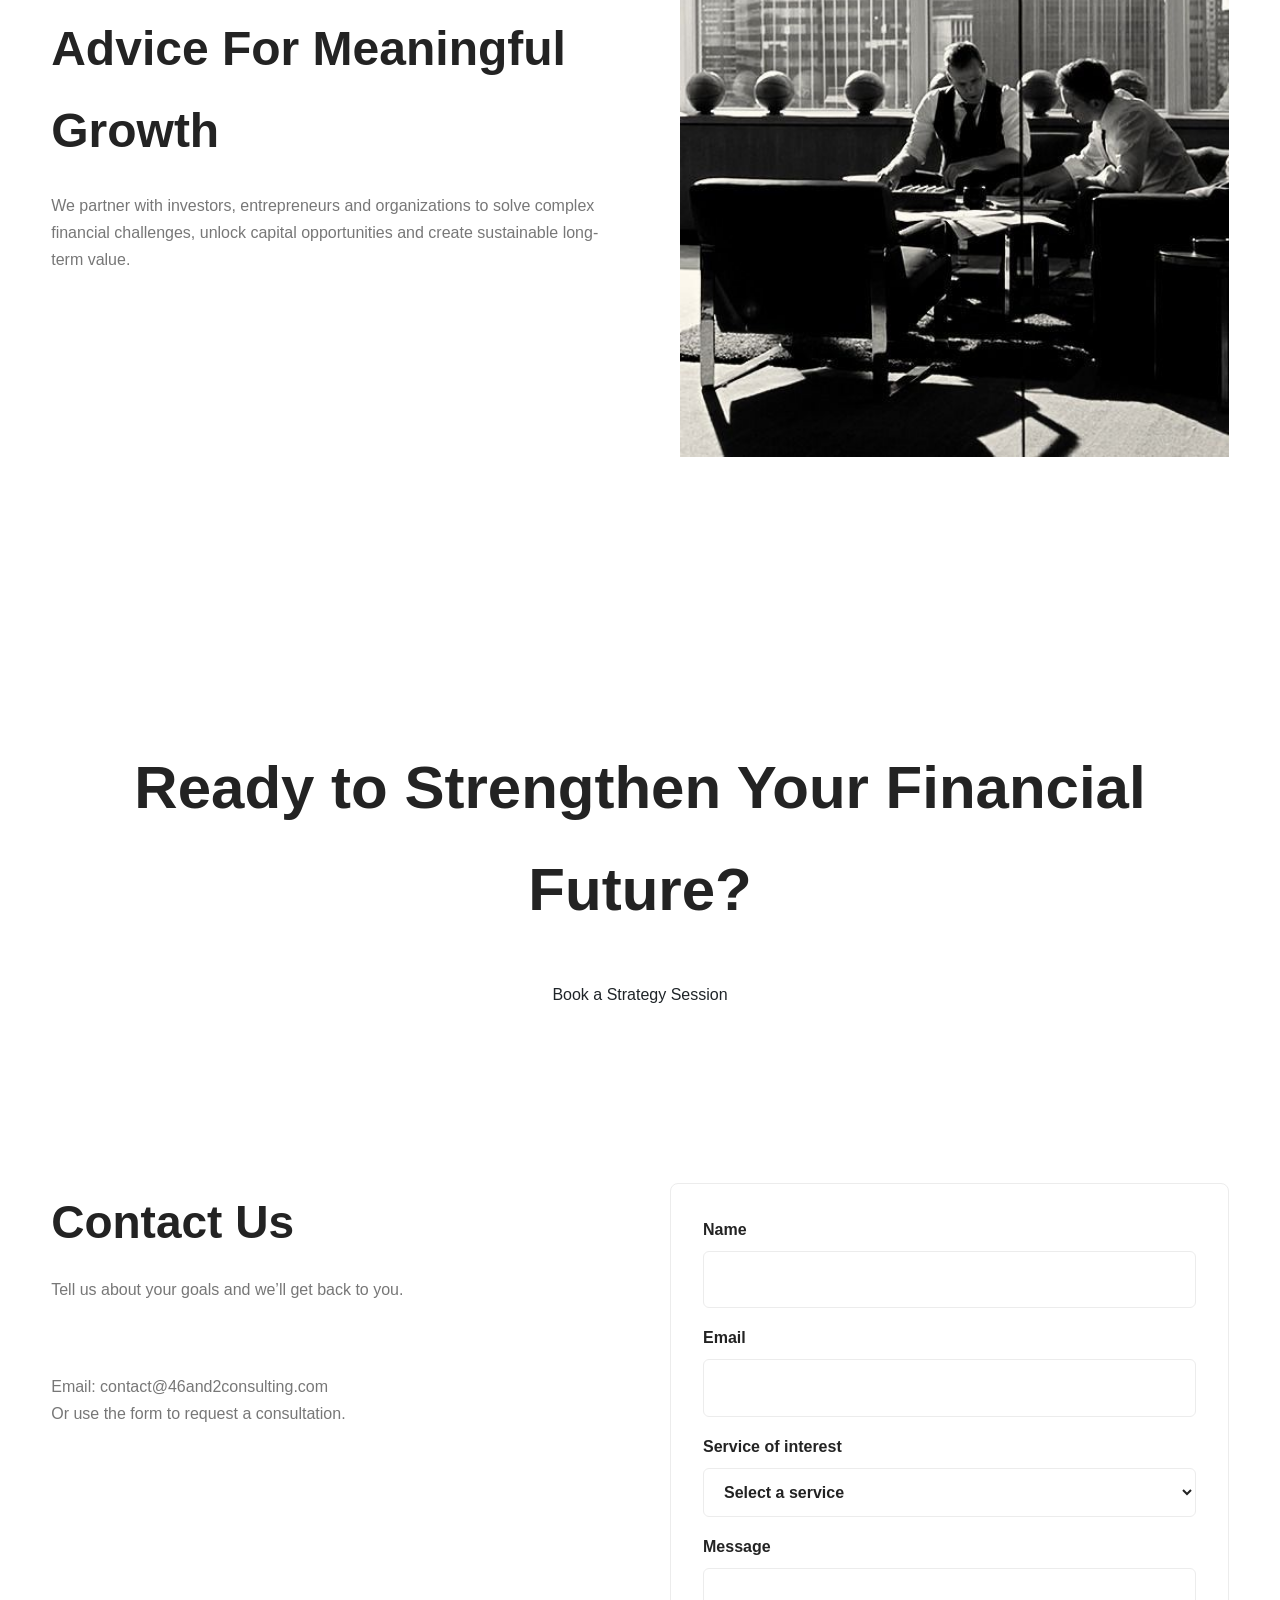
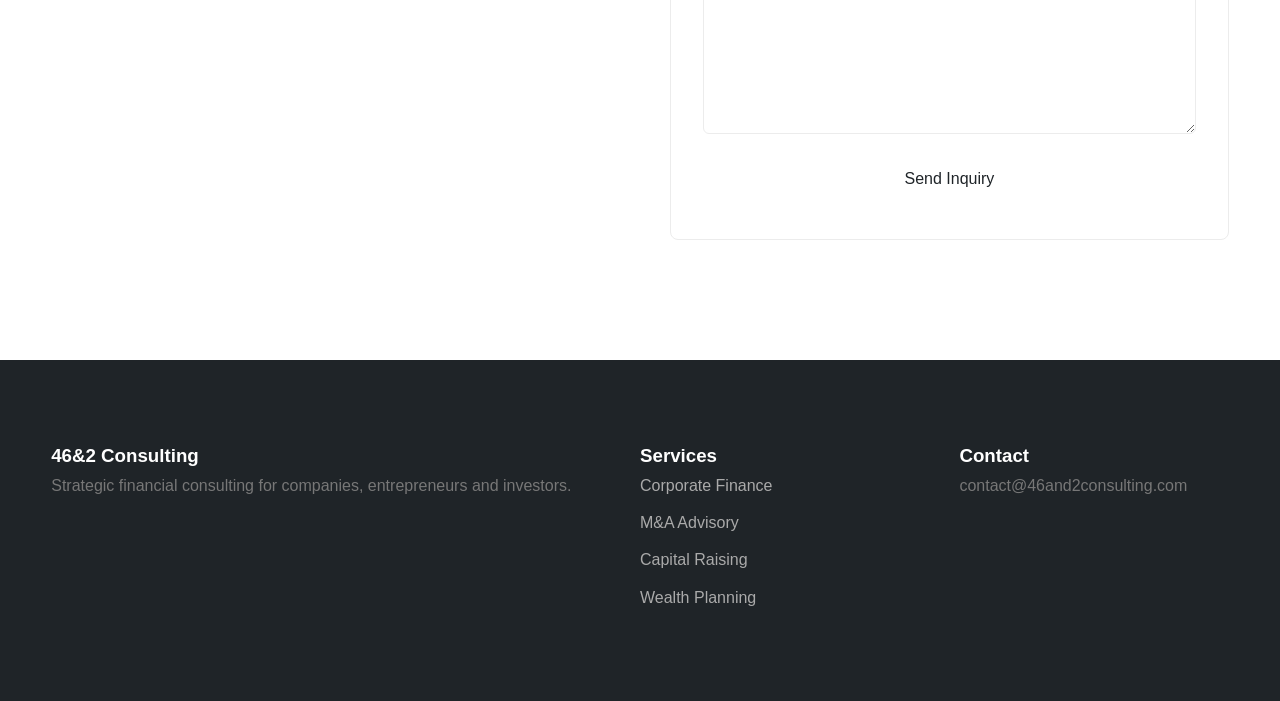
==== commit d922f1af: "Refactor landing page into external CSS/JS, improve accessibility, anchors, and contact action" ====
--- a/index.html
+++ b/index.html
@@ -1,973 +1,206 @@
 <!DOCTYPE html>
 <html lang="en">
-
 <head>
-
 <meta charset="UTF-8">
 <meta name="viewport" content="width=device-width, initial-scale=1.0">
-
 <title>46&2 Consulting</title>
-
-<style>
-
-:root{
-
-    --bg:#ffffff;
-    --card:#ffffff;
-    --text:#232323;
-    --muted:#777777;
-    --border:#ececec;
-
-    --dark:#1f2428;
-}
-
-[data-theme="dark"]{
-
-    --bg:#121417;
-    --card:#1b1f24;
-    --text:#f4f4f4;
-    --muted:#b5b5b5;
-    --border:#2d3238;
-
-}
-
-*{
-    margin:0;
-    padding:0;
-    box-sizing:border-box;
-}
-
-html{
-    scroll-behavior:smooth;
-    background:var(--bg);
-    color:var(--text);
-    transition:background 0.3s ease, color 0.3s ease;
-}
-
-body{
-    font-family:Aptos, "Segoe UI", sans-serif;
-    color:var(--text);
-    line-height:1.7;
-    background:var(--bg);
-    transition:background 0.3s ease;
-}
-
-.container{
-    width:92%;
-    max-width:1280px;
-    margin:auto;
-}
-
-img{
-    display:block;
-    width:100%;
-}
-
-a{
-    text-decoration:none;
-}
-
-section{
-    padding:120px 0;
-}
-
-header{
-    position:fixed;
-    top:0;
-    width:100%;
-    background:var(--bg);
-    backdrop-filter:blur(10px);
-    z-index:1000;
-    transition:background 0.3s ease, border-color 0.3s ease;
-}
-
-.nav{
-    height:85px;
-    display:flex;
-    align-items:center;
-    justify-content:space-between;
-}
-
-.brand{
-    display:flex;
-    align-items:center;
-    gap:15px;
-}
-
-.brand img{
-    height:50px;
-    width:auto;
-}
-
-.brand-name{
-    font-size:24px;
-    font-weight:700;
-}
-
-.nav-right{
-    display:flex;
-    align-items:center;
-    gap:16px;
-}
-
-.menu{
-    display:flex;
-    gap:35px;
-}
-
-.menu-item{
-    position:relative;
-}
-
-.menu-item > a{
-    display:flex;
-    align-items:center;
-    gap:6px;
-    color:var(--text);
-    font-size:15px;
-}
-
-.dropdown{
-    position:absolute;
-    top:100%;
-    left:0;
-    background:var(--card);
-    border:1px solid var(--border);
-    border-radius:4px;
-    min-width:200px;
-    max-height:0;
-    overflow:hidden;
-    transition:max-height 0.3s ease;
-    z-index:999;
-    box-shadow:0 4px 12px rgba(0,0,0,0.1);
-}
-
-.menu-item:hover .dropdown{
-    max-height:300px;
-}
-
-.dropdown a{
-    display:block;
-    padding:12px 20px;
-    color:var(--text);
-    font-size:14px;
-    transition:background 0.2s;
-    border-bottom:1px solid var(--border);
-}
-
-.dropdown a:last-child{
-    border-bottom:none;
-}
-
-.dropdown a:hover{
-    background:var(--border);
-}
-
-.mobile-toggle{
-    display:none;
-    font-size:28px;
-    cursor:pointer;
-    color:var(--text);
-    background:none;
-    border:none;
-    padding:0;
-}
-
-@media(max-width:991px){
-
-    .mobile-toggle{
-        display:block;
-    }
-
-    .menu{
-        position:absolute;
-        top:85px;
-        left:0;
-        width:100%;
-        background:var(--bg);
-
-        display:flex;
-        flex-direction:column;
-
-        max-height:0;
-        overflow:hidden;
-
-        transition:max-height .3s ease;
-    }
-
-    .menu.active{
-        max-height:600px;
-    }
-
-    .menu a{
-        padding:18px 30px;
-    }
-
-    .dropdown{
-        position:static;
-        border:none;
-        background:transparent;
-        box-shadow:none;
-        max-height:0;
-    }
-
-    .menu-item:hover .dropdown{
-        max-height:300px;
-    }
-
-    .dropdown a{
-        padding:12px 50px;
-        border-bottom:none;
-    }
-
-    .dropdown a:hover{
-        background:var(--border);
-    }
-
-    .nav-right{
-        gap:8px;
-    }
-
-}
-    
-.menu a{
-    color:var(--text);
-    font-size:15px;
-}
-
-.hero{
-    position:relative;
-    min-height:calc(100vh - 85px);
-    padding:0;
-    display:flex;
-    align-items:center;
-    justify-content:center;
-}
-
-.hero-bg{
-    position:absolute;
-    inset:0;
-    width:100%;
-    height:100%;
-    object-position:70% center;
-    object-fit:cover;
-    mix-blend-mode:multiply;
-    opacity:0.85;
-}
-
-[data-theme="dark"] .hero-bg{
-    mix-blend-mode:multiply;
-    opacity:0.85;
-    filter:none;
-}
-
-.hero::before{
-    content:'';
-    position:absolute;
-    inset:0;
-    background:linear-gradient(
-      to right,
-      rgba(0,0,0,.60),
-      rgba(0,0,0,.10)
-    );
-    z-index:1;
-}
-
-[data-theme="dark"] .hero::before{
-    background:linear-gradient(
-      to right,
-      rgba(0,0,0,.60),
-      rgba(0,0,0,.10)
-    );
-}
-
-.hero-content{
-    position:relative;
-    z-index:2;
-    color:white;
-    max-width:700px;
-}
-
-.hero-content h1{
-    font-size:78px;
-    line-height:1.0;
-    margin-bottom:25px;
-}
-
-.hero-content p{
-    font-size:22px;
-    color:rgba(255,255,255,.85);
-    margin-bottom:35px;
-}
-
-.btn{
-    display:inline-block;
-    padding:15px 30px;
-    border-radius:4px;
-    transition:.3s;
-    border:none;
-    cursor:pointer;
-    font-family:inherit;
-}
-
-.btn-primary{
-    background:white;
-    color:var(--dark);
-}
-
-.btn-primary:hover{
-    transform:translateY(-2px);
-    box-shadow:0 4px 12px rgba(0,0,0,0.15);
-}
-
-.btn-secondary{
-    border:1px solid white;
-    color:white;
-    margin-left:10px;
-}
-
-.btn-secondary:hover{
-    background:rgba(255,255,255,0.1);
-}
-
-.section-title{
-    text-align:center;
-    margin-bottom:70px;
-}
-
-.section-title h2{
-    font-size:46px;
-    margin-bottom:15px;
-}
-
-.section-title p{
-    color:var(--muted);
-}
-
-.services-grid{
-
-    display:grid;
-    grid-template-columns:repeat(2,1fr);
-    gap:40px;
-}
-
-.service-card{
-    overflow:hidden;
-    background:var(--card);
-    transition:.3s;
-    cursor:pointer;
-}
-
-.service-card:hover{
-    transform:translateY(-5px);
-}
-
-.service-card img{
-    height:350px;
-    object-fit:cover;
-}
-
-.service-content{
-    padding:30px;
-}
-
-.service-content h3{
-    font-size:28px;
-    margin-bottom:15px;
-}
-
-.service-content p{
-    color:var(--muted);
-}
-
-.about{
-    background:var(--bg);
-}
-
-.about-grid{
-    display:grid;
-    grid-template-columns:1fr 1fr;
-    gap:80px;
-    align-items:center;
-}
-
-.about h2{
-    font-size:48px;
-    margin-bottom:20px;
-}
-
-.about p{
-    color:var(--muted);
-}
-
-.cta{
-    text-align:center;
-    padding:160px 0;
-}
-
-.cta h2{
-    font-size:60px;
-    margin-bottom:25px;
-}
-
-footer{
-    background:var(--dark);
-    color:white;
-    padding:80px 0;
-}
-
-.footer-grid{
-    display:grid;
-    grid-template-columns:2fr 1fr 1fr;
-    gap:50px;
-}
-
-.footer-grid a{
-    display:block;
-    color:#aaa;
-    margin-bottom:10px;
-}
-
-.footer-grid p{
-    color:#aaa;
-}
-
-.theme-toggle{
-    width:42px;
-    height:42px;
-
-    border:none;
-    border-radius:50%;
-
-    background:transparent;
-
-    cursor:pointer;
-
-    display:flex;
-    align-items:center;
-    justify-content:center;
-
-    color:var(--text);
-    transition:transform 0.3s ease;
-}
-
-.theme-toggle:hover{
-    transform:scale(1.1);
-}
-
-.theme-toggle svg{
-    width:22px;
-    height:22px;
-    stroke-linecap:round;
-    stroke-linejoin:round;
-}
-
-#sunIcon{
-    display:none;
-}
-
-[data-theme="dark"] #moonIcon{
-    display:none;
-}
-
-[data-theme="dark"] #sunIcon{
-    display:block;
-}
-
-.scroll-to-top{
-    position:fixed;
-    bottom:30px;
-    right:30px;
-    width:50px;
-    height:50px;
-    background:var(--dark);
-    color:white;
-    border:none;
-    border-radius:50%;
-    cursor:pointer;
-    display:none;
-    align-items:center;
-    justify-content:center;
-    z-index:999;
-    transition:all 0.3s ease;
-    box-shadow:0 4px 12px rgba(0,0,0,0.15);
-}
-
-.scroll-to-top:hover{
-    transform:translateY(-3px);
-    box-shadow:0 6px 16px rgba(0,0,0,0.25);
-}
-
-.scroll-to-top.show{
-    display:flex;
-}
-
-.scroll-to-top svg{
-    width:24px;
-    height:24px;
-    stroke-linecap:round;
-    stroke-linejoin:round;
-}
-
-[data-theme="dark"] .scroll-to-top{
-    background:white;
-    color:var(--dark);
-}
-
-.assistant-button{
-    position:fixed;
-    right:30px;
-    bottom:95px;
-    width:64px;
-    height:64px;
-    border:none;
-    border-radius:50%;
-    padding:0;
-    background:transparent;
-    cursor:pointer;
-    z-index:1001;
-    box-shadow:0 6px 18px rgba(0,0,0,0.2);
-    transition:transform 0.2s ease, box-shadow 0.2s ease;
-}
-
-.assistant-button:hover{
-    transform:translateY(-2px) scale(1.03);
-    box-shadow:0 10px 24px rgba(0,0,0,0.25);
-}
-
-.assistant-button img{
-    width:100%;
-    height:100%;
-    border-radius:50%;
-    object-fit:cover;
-}
-
-@media(max-width:991px){
-
-    .hero{
-        min-height:auto;
-        padding:160px 0 100px;
-        align-items:stretch;
-    }
-
-    .hero-content{
-        display:flex;
-        flex-direction:column;
-        justify-content:center;
-        align-items:flex-start;
-    }
-
-    .hero-content h1{
-        font-size:42px;
-        line-height:1.2;
-    }
-
-    .hero-content p{
-        font-size:16px;
-        margin-bottom:25px;
-    }
-
-    .btn-secondary{
-        display:block;
-        margin-left:0;
-        margin-top:10px;
-        width:fit-content;
-    }
-
-    .hero-bg{
-        object-position:center;
-    }
-
-    .services-grid,
-    .about-grid,
-    .footer-grid{
-        grid-template-columns:1fr;
-    }
-
-    .menu{
-        gap:15px;
-        flex-wrap:wrap;
-    }
-
-    .cta h2{
-        font-size:36px;
-    }
-
-    .about h2{
-        font-size:32px;
-    }
-
-    .scroll-to-top{
-        bottom:20px;
-        right:20px;
-        width:45px;
-        height:45px;
-    }
-
-    .assistant-button{
-        right:20px;
-        bottom:75px;
-        width:56px;
-        height:56px;
-    }
-
-}
-
-</style>
-
+<link rel="stylesheet" href="styles.css">
 </head>
-
 <body>
-
 <header>
-
-<div class="container nav">
-
-<div class="brand">
-<img src="logo3.png" alt="46&2 Consulting Logo">
-<div class="brand-name">46&2</div>
-</div>
-
-<nav class="menu" id="menu">
-    <a href="#home">Home</a>
-    <div class="menu-item">
-        <a href="#services">Services <span>▼</span></a>
-        <div class="dropdown">
-            <a href="corporate-finance.html">Corporate Finance</a>
-            <a href="#ma-advisory">M&A Advisory</a>
-            <a href="#capital-raising">Capital Raising</a>
-            <a href="#wealth-planning">Wealth Planning</a>
+  <div class="container nav">
+    <div class="brand">
+      <img src="logo3.png" alt="46&2 Consulting Logo">
+      <div class="brand-name">46&2</div>
+    </div>
+
+    <nav class="menu" id="menu" aria-label="Primary navigation">
+      <a href="#home">Home</a>
+
+      <div class="menu-item">
+        <button class="menu-link dropdown-trigger" type="button" aria-expanded="false" aria-controls="servicesDropdown">
+          Services <span aria-hidden="true">▼</span>
+        </button>
+        <div class="dropdown" id="servicesDropdown">
+          <a href="#corporate-finance">Corporate Finance</a>
+          <a href="#ma-advisory">M&A Advisory</a>
+          <a href="#capital-raising">Capital Raising</a>
+          <a href="#wealth-planning">Wealth Planning</a>
         </div>
-    </div>
-    <a href="#about">About</a>
-    <a href="#contact">Contact</a>
-</nav>
-
-<div class="nav-right">
-
-    <button id="themeToggle" class="theme-toggle" aria-label="Toggle theme">
-
-        <!-- Moon -->
-        <svg id="moonIcon" viewBox="0 0 24 24" fill="none" stroke="currentColor" stroke-width="2">
-            <path d="M21 12.79A9 9 0 1 1 11.21 3 7 7 0 0 0 21 12.79z"></path>
+      </div>
+
+      <a href="#about">About</a>
+      <a href="#contact">Contact</a>
+    </nav>
+
+    <div class="nav-right">
+      <button id="themeToggle" class="theme-toggle" aria-label="Toggle theme" aria-pressed="false">
+        <svg id="moonIcon" viewBox="0 0 24 24" fill="none" stroke="currentColor" stroke-width="2" aria-hidden="true">
+          <path d="M21 12.79A9 9 0 1 1 11.21 3 7 7 0 0 0 21 12.79z"></path>
         </svg>
-
-        <!-- Sun -->
-        <svg id="sunIcon" viewBox="0 0 24 24" fill="none" stroke="currentColor" stroke-width="2">
-            <circle cx="12" cy="12" r="5"></circle>
-            <line x1="12" y1="1" x2="12" y2="3"></line>
-            <line x1="12" y1="21" x2="12" y2="23"></line>
-            <line x1="4.22" y1="4.22" x2="5.64" y2="5.64"></line>
-            <line x1="18.36" y1="18.36" x2="19.78" y2="19.78"></line>
-            <line x1="1" y1="12" x2="3" y2="12"></line>
-            <line x1="21" y1="12" x2="23" y2="12"></line>
-            <line x1="4.22" y1="19.78" x2="5.64" y2="18.36"></line>
-            <line x1="18.36" y1="5.64" x2="19.78" y2="4.22"></line>
+        <svg id="sunIcon" viewBox="0 0 24 24" fill="none" stroke="currentColor" stroke-width="2" aria-hidden="true">
+          <circle cx="12" cy="12" r="5"></circle>
+          <line x1="12" y1="1" x2="12" y2="3"></line>
+          <line x1="12" y1="21" x2="12" y2="23"></line>
+          <line x1="4.22" y1="4.22" x2="5.64" y2="5.64"></line>
+          <line x1="18.36" y1="18.36" x2="19.78" y2="19.78"></line>
+          <line x1="1" y1="12" x2="3" y2="12"></line>
+          <line x1="21" y1="12" x2="23" y2="12"></line>
+          <line x1="4.22" y1="19.78" x2="5.64" y2="18.36"></line>
+          <line x1="18.36" y1="5.64" x2="19.78" y2="4.22"></line>
         </svg>
-
-    </button>
-
-    <div class="mobile-toggle" id="mobileToggle">
+      </button>
+
+      <button id="mobileToggle" class="mobile-toggle" type="button" aria-label="Open navigation menu" aria-expanded="false" aria-controls="menu">
         ☰
-    </div>
-
-</div>
-
-</div>
-
+      </button>
+    </div>
+  </div>
 </header>
 
-<section class="hero" id="home">
-
-<img src="hero.png" class="hero-bg" alt="Hero">
-
-<div class="container hero-content">
-
-<h1>
-Navigating Complexity.<br>
-Creating Financial Advantage.
-</h1>
-
-<p>
-46&2 Consulting helps organizations transform
-financial complexity into strategic growth,
-capital efficiency and long‑term value creation.
-</p>
-
-<a href="#contact" class="btn btn-primary">
-Schedule Consultation
-</a>
-
-<a href="#services" class="btn btn-secondary">
-Explore Services
-</a>
-
-</div>
-
-</section>
-
-<section id="services">
-
-<div class="container">
-
-<div class="section-title">
-
-<h2>Our Services</h2>
-
-<p>
-Strategic financial advisory solutions designed
-to accelerate growth and strengthen value creation.
-</p>
-
-</div>
-
-<div class="services-grid">
-
-<div class="service-card">
-
-<img src="notebook.jpg" alt="Corporate Finance">
-
-<div class="service-content">
-
-<h3>Corporate Finance</h3>
-
-<p>
-Strategic financial planning, valuation,
-forecasting, budgeting, performance
-analysis and capital allocation.
-</p>
-
-</div>
-
-</div>
-
-<div class="service-card">
-
-<img src="MA.jpg" alt="M&A Advisory">
-
-<div class="service-content">
-
-<h3>M&A Advisory</h3>
-
-<p>
-Acquisitions, divestitures,
-due diligence, negotiations,
-transaction execution and integration.
-</p>
-
-</div>
-
-</div>
-
-<div class="service-card">
-
-<img src="capitalraising.jpg" alt="Capital Raising">
-
-<div class="service-content">
-
-<h3>Capital Raising</h3>
-
-<p>
-Debt and equity financing,
-investor readiness, fundraising strategy
-and transaction support.
-</p>
-
-</div>
-
-</div>
-
-<div class="service-card">
-
-<img src="chanchito.jpg" alt="Wealth Planning">
-
-<div class="service-content">
-
-<h3>Wealth Planning</h3>
-
-<p>
-Long‑term wealth preservation,
-retirement planning,
-succession planning and legacy strategies.
-</p>
-
-</div>
-
-</div>
-
-</div>
-
-</div>
-
-</section>
-
-<section class="about" id="about">
-
-<div class="container about-grid">
-
-<div>
-
-<h2>
-Independent Financial Advice For Meaningful Growth
-</h2>
-
-<p>
-We partner with investors,
-entrepreneurs and organizations to
-solve complex financial challenges,
-unlock capital opportunities and create
-sustainable long‑term value.
-</p>
-
-</div>
-
-<div>
-
-<img src="inicio.jpg" alt="About">
-
-</div>
-
-</div>
-
-</section>
-
-<section class="cta">
-
-<div class="container">
-
-<h2>
-Ready to Strengthen Your Financial Future?
-</h2>
-
-<a href="#contact" class="btn btn-primary">
-Book a Strategy Session
-</a>
-
-</div>
-
-</section>
-
-<footer id="contact">
-
-<div class="container footer-grid">
-
-<div>
-
-<h3>46&2 Consulting</h3>
-
-<p>
-Strategic financial consulting for
-companies, entrepreneurs and investors.
-</p>
-
-</div>
-
-<div>
-
-<h3>Services</h3>
-
-<a href="corporate-finance.html">Corporate Finance</a>
-<a href="#">M&A Advisory</a>
-<a href="#">Capital Raising</a>
-<a href="#">Wealth Planning</a>
-
-</div>
-
-<div>
-
-<h3>Contact</h3>
-
-<p>contact@46and2consulting.com</p>
-
-</div>
-
-</div>
-
+<main>
+  <section class="hero" id="home">
+    <img src="hero.png" class="hero-bg" alt="Hero background">
+    <div class="container hero-content">
+      <h1>Navigating Complexity.<br>Creating Financial Advantage.</h1>
+      <p>46&2 Consulting helps organizations transform financial complexity into strategic growth, capital efficiency and long-term value creation.</p>
+      <a href="#contact" class="btn btn-primary">Schedule Consultation</a>
+      <a href="#services" class="btn btn-secondary">Explore Services</a>
+    </div>
+  </section>
+
+  <section id="services" class="anchor-section">
+    <div class="container">
+      <div class="section-title">
+        <h2>Our Services</h2>
+        <p>Strategic financial advisory solutions designed to accelerate growth and strengthen value creation.</p>
+      </div>
+
+      <div class="services-grid">
+        <a class="service-card" id="corporate-finance" href="corporate-finance.html">
+          <img src="notebook.jpg" alt="Corporate Finance">
+          <div class="service-content">
+            <h3>Corporate Finance</h3>
+            <p>Strategic financial planning, valuation, forecasting, budgeting, performance analysis and capital allocation.</p>
+          </div>
+        </a>
+
+        <section class="service-card anchor-section" id="ma-advisory" tabindex="-1">
+          <img src="MA.jpg" alt="M&A Advisory">
+          <div class="service-content">
+            <h3>M&A Advisory</h3>
+            <p>Acquisitions, divestitures, due diligence, negotiations, transaction execution and integration.</p>
+          </div>
+        </section>
+
+        <section class="service-card anchor-section" id="capital-raising" tabindex="-1">
+          <img src="capitalraising.jpg" alt="Capital Raising">
+          <div class="service-content">
+            <h3>Capital Raising</h3>
+            <p>Debt and equity financing, investor readiness, fundraising strategy and transaction support.</p>
+          </div>
+        </section>
+
+        <section class="service-card anchor-section" id="wealth-planning" tabindex="-1">
+          <img src="chanchito.jpg" alt="Wealth Planning">
+          <div class="service-content">
+            <h3>Wealth Planning</h3>
+            <p>Long-term wealth preservation, retirement planning, succession planning and legacy strategies.</p>
+          </div>
+        </section>
+      </div>
+    </div>
+  </section>
+
+  <section class="about anchor-section" id="about" tabindex="-1">
+    <div class="container about-grid">
+      <div>
+        <h2>Independent Financial Advice For Meaningful Growth</h2>
+        <p>We partner with investors, entrepreneurs and organizations to solve complex financial challenges, unlock capital opportunities and create sustainable long-term value.</p>
+      </div>
+      <div>
+        <img src="inicio.jpg" alt="About 46&2 Consulting">
+      </div>
+    </div>
+  </section>
+
+  <section class="cta">
+    <div class="container">
+      <h2>Ready to Strengthen Your Financial Future?</h2>
+      <a href="mailto:contact@46and2consulting.com?subject=Strategy%20Session%20Request" class="btn btn-primary">Book a Strategy Session</a>
+    </div>
+  </section>
+
+  <section class="contact-form-section anchor-section" id="contact" tabindex="-1">
+    <div class="container contact-grid">
+      <div>
+        <div class="section-title section-title-left">
+          <h2>Contact Us</h2>
+          <p>Tell us about your goals and we’ll get back to you.</p>
+        </div>
+        <p class="contact-copy">Email: <a href="mailto:contact@46and2consulting.com">contact@46and2consulting.com</a></p>
+        <p class="contact-copy">Or use the form to request a consultation.</p>
+      </div>
+
+      <form class="contact-form" action="mailto:contact@46and2consulting.com" method="post" enctype="text/plain">
+        <label>
+          Name
+          <input type="text" name="name" autocomplete="name" required>
+        </label>
+        <label>
+          Email
+          <input type="email" name="email" autocomplete="email" required>
+        </label>
+        <label>
+          Service of interest
+          <select name="service" required>
+            <option value="" selected disabled>Select a service</option>
+            <option>Corporate Finance</option>
+            <option>M&A Advisory</option>
+            <option>Capital Raising</option>
+            <option>Wealth Planning</option>
+          </select>
+        </label>
+        <label>
+          Message
+          <textarea name="message" rows="5" required></textarea>
+        </label>
+        <button type="submit" class="btn btn-primary">Send Inquiry</button>
+      </form>
+    </div>
+  </section>
+</main>
+
+<footer>
+  <div class="container footer-grid">
+    <div>
+      <h3>46&2 Consulting</h3>
+      <p>Strategic financial consulting for companies, entrepreneurs and investors.</p>
+    </div>
+    <div>
+      <h3>Services</h3>
+      <a href="#corporate-finance">Corporate Finance</a>
+      <a href="#ma-advisory">M&A Advisory</a>
+      <a href="#capital-raising">Capital Raising</a>
+      <a href="#wealth-planning">Wealth Planning</a>
+    </div>
+    <div>
+      <h3>Contact</h3>
+      <p>contact@46and2consulting.com</p>
+    </div>
+  </div>
 </footer>
 
-<button id="assistantButton" class="assistant-button" aria-label="Open assistant">
-    <img src="Designer.png" alt="Assistant">
+<button id="assistantButton" class="assistant-button" type="button" aria-label="Open assistant">
+  <img src="Designer.png" alt="Assistant icon">
 </button>
 
-<button id="scrollToTop" class="scroll-to-top" aria-label="Scroll to top">
-    <svg viewBox="0 0 24 24" fill="none" stroke="currentColor" stroke-width="2">
-        <polyline points="18 15 12 9 6 15"></polyline>
-    </svg>
+<button id="scrollToTop" class="scroll-to-top" type="button" aria-label="Scroll to top">
+  <svg viewBox="0 0 24 24" fill="none" stroke="currentColor" stroke-width="2" aria-hidden="true">
+    <polyline points="18 15 12 9 6 15"></polyline>
+  </svg>
 </button>
 
-<script>
-
-const mobileToggle = document.getElementById("mobileToggle");
-const menu = document.getElementById("menu");
-
-mobileToggle.addEventListener("click", () => {
-    menu.classList.toggle("active");
-});
-
-document.querySelectorAll(".menu a").forEach(link => {
-    link.addEventListener("click", () => {
-        menu.classList.remove("active");
-    });
-});
-
-</script>
-
-<script>
-
-const themeToggle = document.getElementById('themeToggle');
-const html = document.documentElement;
-
-// Check for saved theme preference or default to light mode
-const currentTheme = localStorage.getItem('theme') || 'light';
-
-if(currentTheme === 'dark'){
-    html.setAttribute('data-theme', 'dark');
-}
-
-// Theme toggle click handler
-themeToggle.addEventListener('click', () => {
-    const theme = html.getAttribute('data-theme');
-    
-    if(theme === 'dark'){
-        html.removeAttribute('data-theme');
-        localStorage.setItem('theme', 'light');
-    } else {
-        html.setAttribute('data-theme', 'dark');
-        localStorage.setItem('theme', 'dark');
-    }
-});
-
-// Respect system preference if no saved theme
-if(!localStorage.getItem('theme')){
-    if(window.matchMedia('(prefers-color-scheme: dark)').matches){
-        html.setAttribute('data-theme', 'dark');
-    }
-}
-
-</script>
-
-<script>
-
-const scrollToTopBtn = document.getElementById("scrollToTop");
-
-// Show/hide button based on scroll position
-window.addEventListener("scroll", () => {
-    if(window.scrollY > 300){
-        scrollToTopBtn.classList.add("show");
-    } else {
-        scrollToTopBtn.classList.remove("show");
-    }
-});
-
-// Scroll to top on button click
-scrollToTopBtn.addEventListener("click", () => {
-    window.scrollTo({
-        top: 0,
-        behavior: "smooth"
-    });
-});
-
-</script>
-    
+<script src="script.js" defer></script>
 </body>
-</html>
+</html>
--- a/styles.css
+++ b/styles.css
@@ -0,0 +1,119 @@
+:root{
+    --bg:#ffffff;
+    --card:#ffffff;
+    --text:#232323;
+    --muted:#777777;
+    --border:#ececec;
+    --dark:#1f2428;
+    --header-height:85px;
+}
+
+[data-theme="dark"]{
+    --bg:#121417;
+    --card:#1b1f24;
+    --text:#f4f4f4;
+    --muted:#b5b5b5;
+    --border:#2d3238;
+}
+
+*{margin:0;padding:0;box-sizing:border-box;}
+html{scroll-behavior:smooth;background:var(--bg);color:var(--text);transition:background 0.3s ease,color 0.3s ease;}
+body{font-family:Aptos,"Segoe UI",sans-serif;color:var(--text);line-height:1.7;background:var(--bg);transition:background 0.3s ease;}
+img{display:block;width:100%;}
+a{text-decoration:none;color:inherit;}
+button,input,select,textarea{font:inherit;}
+.container{width:92%;max-width:1280px;margin:auto;}
+section{padding:120px 0;}
+.anchor-section{scroll-margin-top:calc(var(--header-height) + 16px);}
+header{position:fixed;top:0;width:100%;background:var(--bg);backdrop-filter:blur(10px);z-index:1000;transition:background 0.3s ease,border-color 0.3s ease;}
+.nav{height:var(--header-height);display:flex;align-items:center;justify-content:space-between;}
+.brand{display:flex;align-items:center;gap:15px;}
+.brand img{height:50px;width:auto;}
+.brand-name{font-size:24px;font-weight:700;}
+.nav-right{display:flex;align-items:center;gap:16px;}
+.menu{display:flex;gap:35px;align-items:center;}
+.menu-item{position:relative;}
+.menu-link,.menu > a{display:flex;align-items:center;gap:6px;color:var(--text);font-size:15px;background:none;border:none;cursor:pointer;padding:0;}
+.dropdown{position:absolute;top:100%;left:0;background:var(--card);border:1px solid var(--border);border-radius:4px;min-width:220px;max-height:0;overflow:hidden;transition:max-height 0.3s ease;z-index:999;box-shadow:0 4px 12px rgba(0,0,0,0.1);}
+.dropdown.open,.menu-item:hover .dropdown{max-height:300px;}
+.dropdown a{display:block;padding:12px 20px;color:var(--text);font-size:14px;transition:background 0.2s;border-bottom:1px solid var(--border);}
+.dropdown a:last-child{border-bottom:none;}
+.dropdown a:hover,.dropdown a:focus{background:var(--border);}
+.mobile-toggle{display:none;font-size:28px;cursor:pointer;color:var(--text);background:none;border:none;padding:0;}
+.hero{position:relative;min-height:calc(100vh - var(--header-height));padding:0;display:flex;align-items:center;justify-content:center;}
+.hero-bg{position:absolute;inset:0;width:100%;height:100%;object-position:70% center;object-fit:cover;mix-blend-mode:multiply;opacity:0.85;}
+.hero::before{content:'';position:absolute;inset:0;background:linear-gradient(to right,rgba(0,0,0,.60),rgba(0,0,0,.10));z-index:1;}
+.hero-content{position:relative;z-index:2;color:white;max-width:700px;}
+.hero-content h1{font-size:78px;line-height:1.0;margin-bottom:25px;}
+.hero-content p{font-size:22px;color:rgba(255,255,255,.85);margin-bottom:35px;}
+.btn{display:inline-block;padding:15px 30px;border-radius:4px;transition:.3s;border:none;cursor:pointer;font-family:inherit;}
+.btn-primary{background:white;color:var(--dark);}
+.btn-primary:hover{transform:translateY(-2px);box-shadow:0 4px 12px rgba(0,0,0,0.15);}
+.btn-secondary{border:1px solid white;color:white;margin-left:10px;}
+.btn-secondary:hover{background:rgba(255,255,255,0.1);}
+.section-title{text-align:center;margin-bottom:70px;}
+.section-title-left{text-align:left;}
+.section-title h2{font-size:46px;margin-bottom:15px;}
+.section-title p{color:var(--muted);}
+.services-grid{display:grid;grid-template-columns:repeat(2,1fr);gap:40px;}
+.service-card{overflow:hidden;background:var(--card);transition:.3s;cursor:pointer;border:1px solid var(--border);display:block;color:inherit;}
+.service-card:hover{transform:translateY(-5px);}
+.service-card img{height:350px;object-fit:cover;}
+.service-content{padding:30px;}
+.service-content h3{font-size:28px;margin-bottom:15px;}
+.service-content p{color:var(--muted);}
+.about{background:var(--bg);}
+.about-grid{display:grid;grid-template-columns:1fr 1fr;gap:80px;align-items:center;}
+.about h2{font-size:48px;margin-bottom:20px;}
+.about p,.contact-copy,.footer-grid p{color:var(--muted);}
+.cta{text-align:center;padding:160px 0;}
+.cta h2{font-size:60px;margin-bottom:25px;}
+.contact-form-section{padding-top:0;}
+.contact-grid{display:grid;grid-template-columns:1fr 1fr;gap:60px;align-items:start;}
+.contact-form{display:grid;gap:16px;background:var(--card);padding:32px;border:1px solid var(--border);border-radius:8px;}
+.contact-form label{display:grid;gap:8px;color:var(--text);font-weight:600;}
+.contact-form input,.contact-form select,.contact-form textarea{width:100%;padding:14px 16px;border:1px solid var(--border);border-radius:6px;background:var(--bg);color:var(--text);}
+footer{background:var(--dark);color:white;padding:80px 0;}
+.footer-grid{display:grid;grid-template-columns:2fr 1fr 1fr;gap:50px;}
+.footer-grid a{display:block;color:#aaa;margin-bottom:10px;}
+.theme-toggle{width:42px;height:42px;border:none;border-radius:50%;background:transparent;cursor:pointer;display:flex;align-items:center;justify-content:center;color:var(--text);transition:transform 0.3s ease;}
+.theme-toggle:hover{transform:scale(1.1);}
+.theme-toggle svg{width:22px;height:22px;stroke-linecap:round;stroke-linejoin:round;}
+#sunIcon{display:none;}
+[data-theme="dark"] #moonIcon{display:none;}
+[data-theme="dark"] #sunIcon{display:block;}
+.scroll-to-top{position:fixed;bottom:30px;right:30px;width:50px;height:50px;background:var(--dark);color:white;border:none;border-radius:50%;cursor:pointer;display:none;align-items:center;justify-content:center;z-index:999;transition:all 0.3s ease;box-shadow:0 4px 12px rgba(0,0,0,0.15);}
+.scroll-to-top:hover{transform:translateY(-3px);box-shadow:0 6px 16px rgba(0,0,0,0.25);}
+.scroll-to-top.show{display:flex;}
+[data-theme="dark"] .scroll-to-top{background:white;color:var(--dark);}
+.assistant-button{position:fixed;right:30px;bottom:95px;width:64px;height:64px;border:none;border-radius:50%;padding:0;background:transparent;cursor:pointer;z-index:1001;box-shadow:0 6px 18px rgba(0,0,0,0.2);transition:transform 0.2s ease,box-shadow 0.2s ease;}
+.assistant-button:hover{transform:translateY(-2px) scale(1.03);box-shadow:0 10px 24px rgba(0,0,0,0.25);}
+.assistant-button img{width:100%;height:100%;border-radius:50%;object-fit:cover;}
+.menu-item.open .dropdown{max-height:300px;}
+@media(max-width:991px){
+  .mobile-toggle{display:block;}
+  .menu{position:absolute;top:var(--header-height);left:0;width:100%;background:var(--bg);display:flex;flex-direction:column;align-items:stretch;max-height:0;overflow:hidden;transition:max-height .3s ease;}
+  .menu.active{max-height:800px;}
+  .menu a,.menu-link{padding:18px 30px;}
+  .menu-link{width:100%;justify-content:flex-start;}
+  .dropdown{position:static;border:none;background:transparent;box-shadow:none;max-height:0;}
+  .dropdown.open{max-height:300px;}
+  .dropdown a{padding:12px 50px;border-bottom:none;}
+  .nav-right{gap:8px;}
+  .hero{min-height:auto;padding:160px 0 100px;align-items:stretch;}
+  .hero-content{display:flex;flex-direction:column;justify-content:center;align-items:flex-start;}
+  .hero-content h1{font-size:42px;line-height:1.2;}
+  .hero-content p{font-size:16px;margin-bottom:25px;}
+  .btn-secondary{display:block;margin-left:0;margin-top:10px;width:fit-content;}
+  .hero-bg{object-position:center;}
+  .services-grid,.about-grid,.footer-grid,.contact-grid{grid-template-columns:1fr;}
+  .menu{gap:0;}
+  .cta h2{font-size:36px;}
+  .about h2{font-size:32px;}
+  .scroll-to-top{bottom:20px;right:20px;width:45px;height:45px;}
+  .assistant-button{right:20px;bottom:75px;width:56px;height:56px;}
+}
+@media (prefers-reduced-motion: reduce){
+  html{scroll-behavior:auto;}
+  *,*::before,*::after{animation:none!important;transition:none!important;}
+}
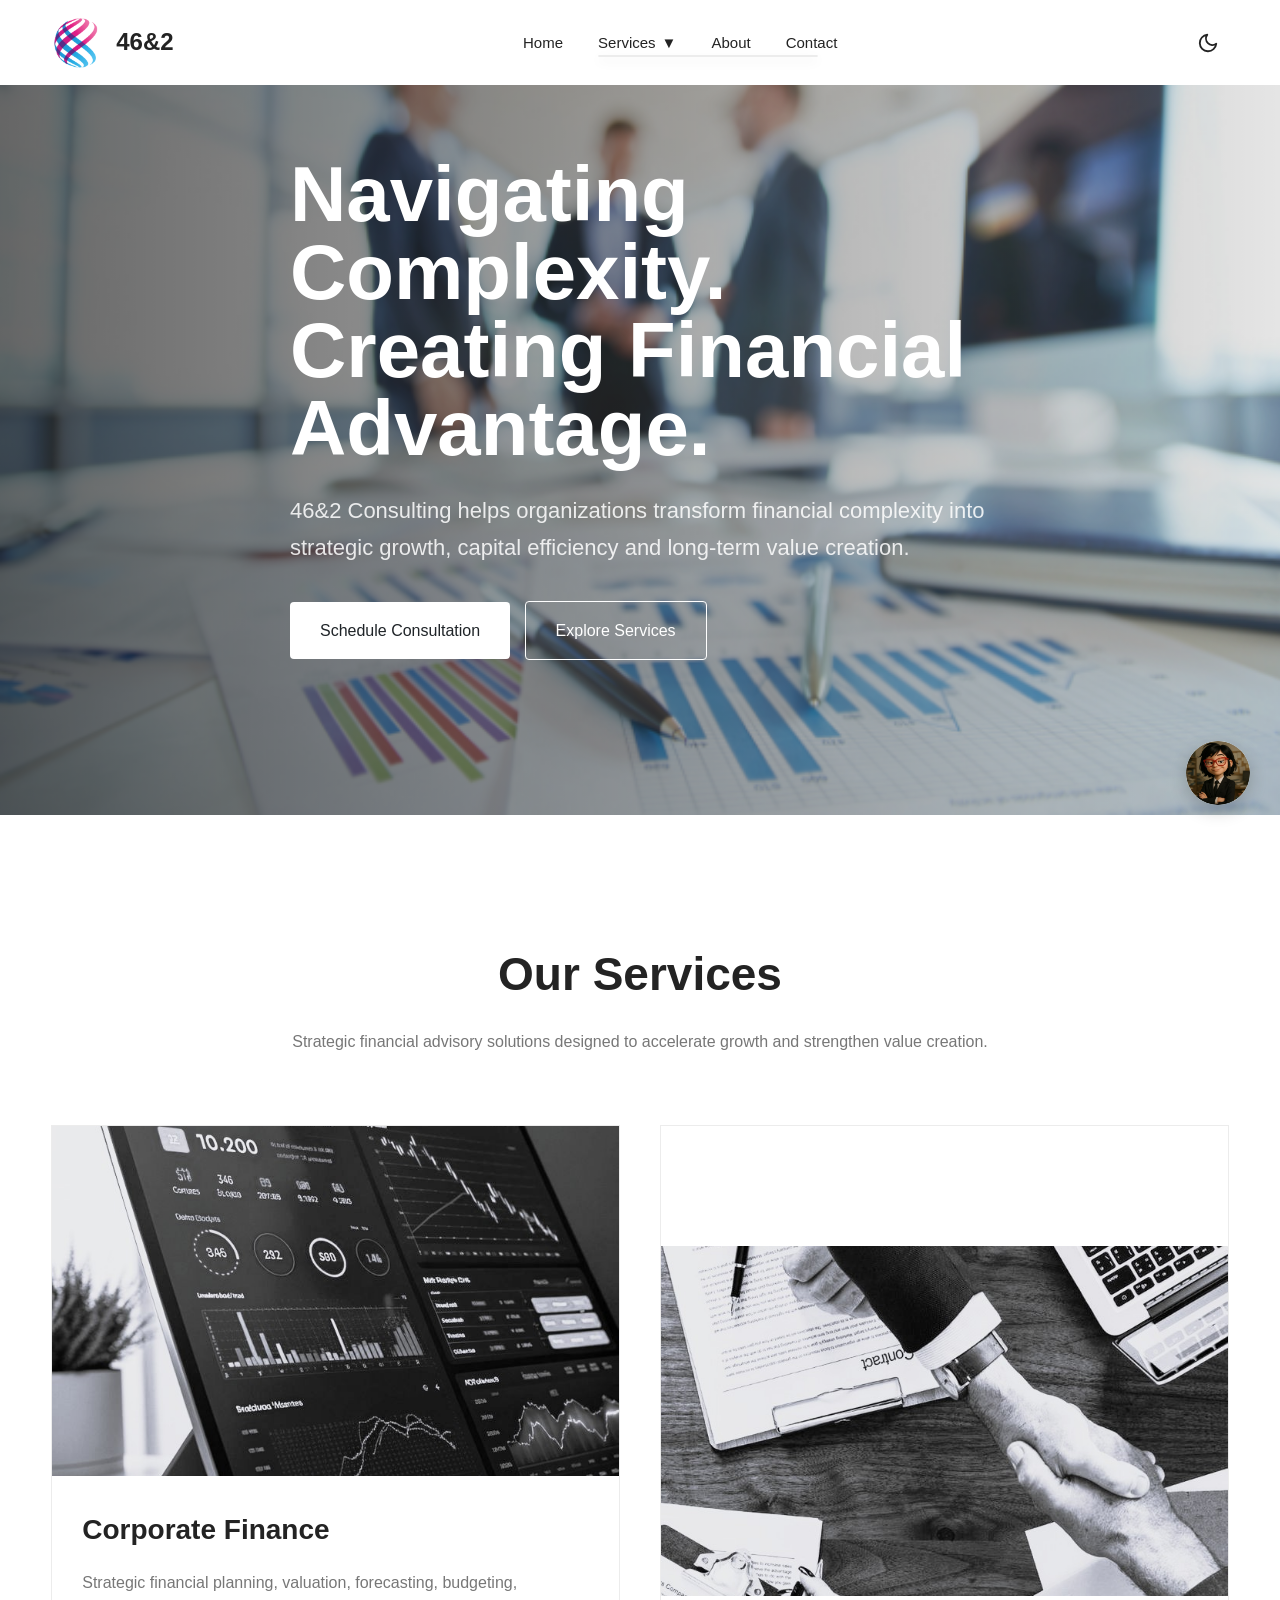
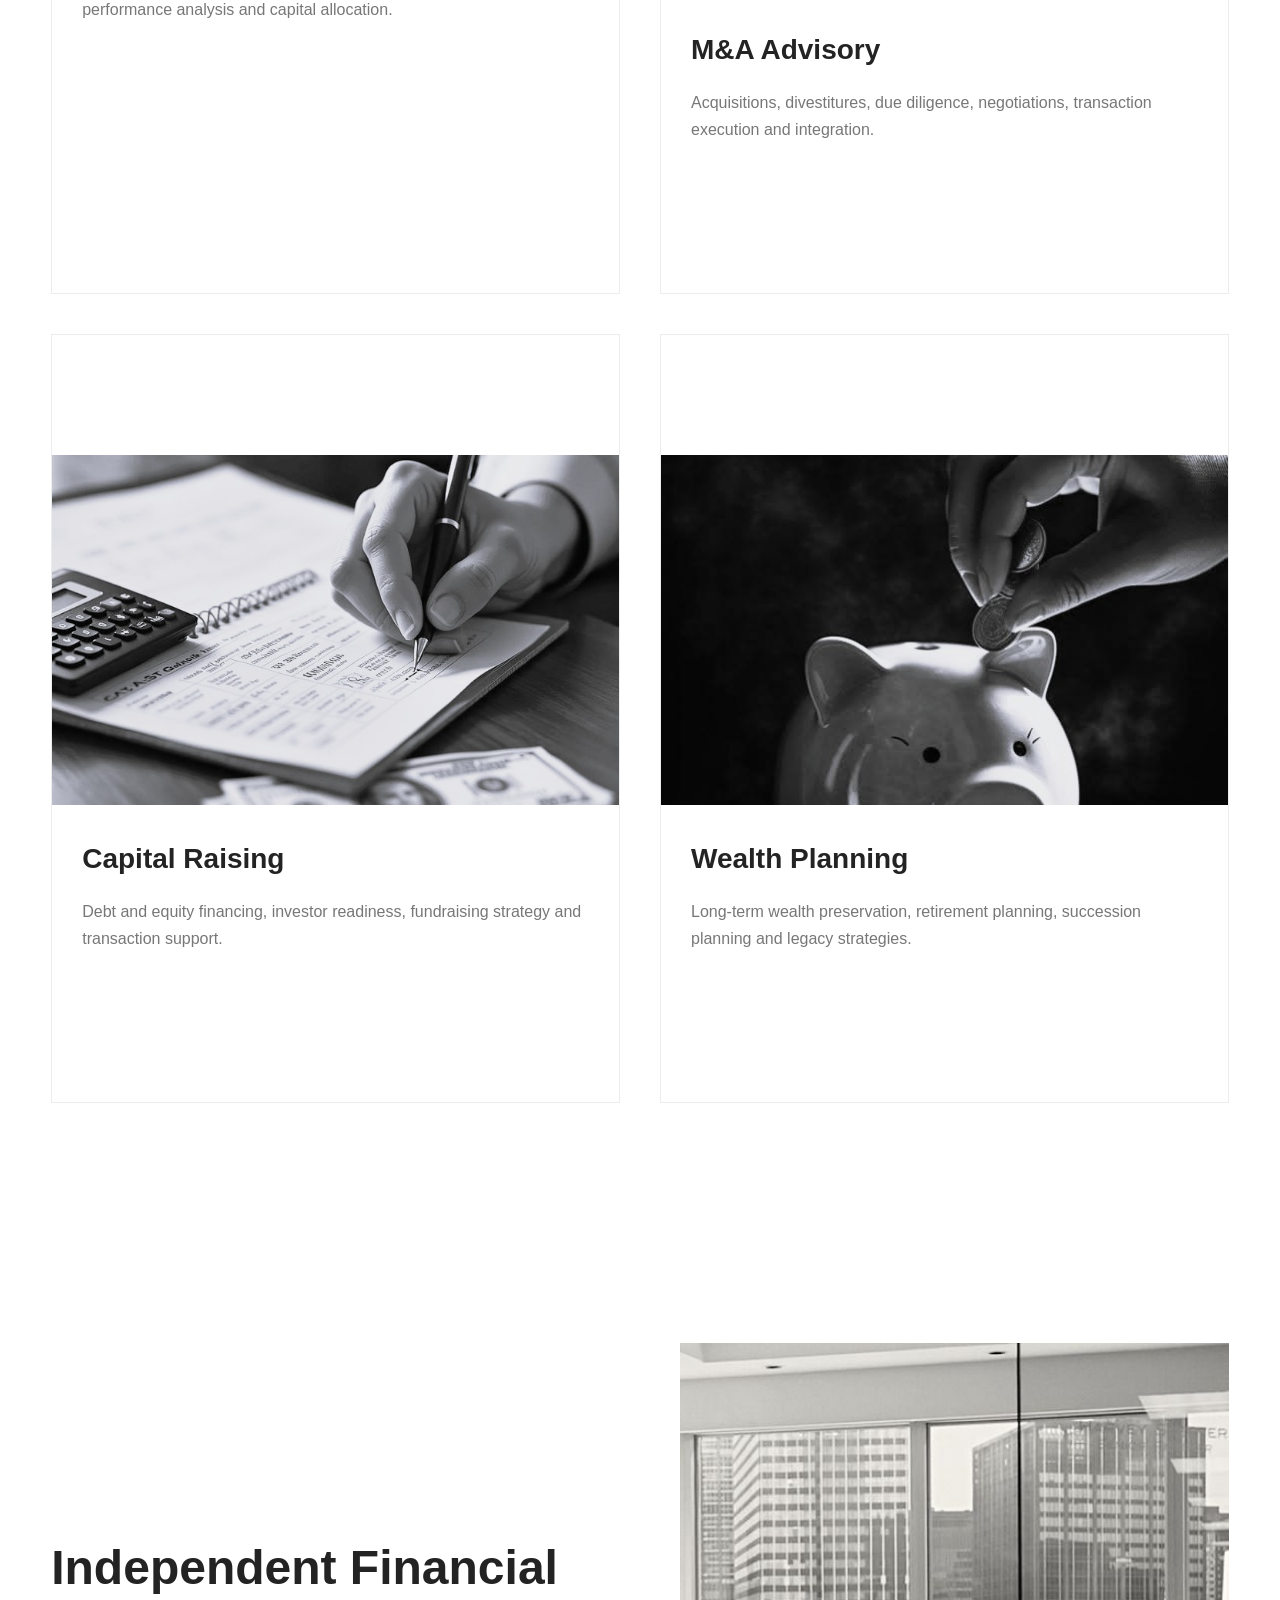
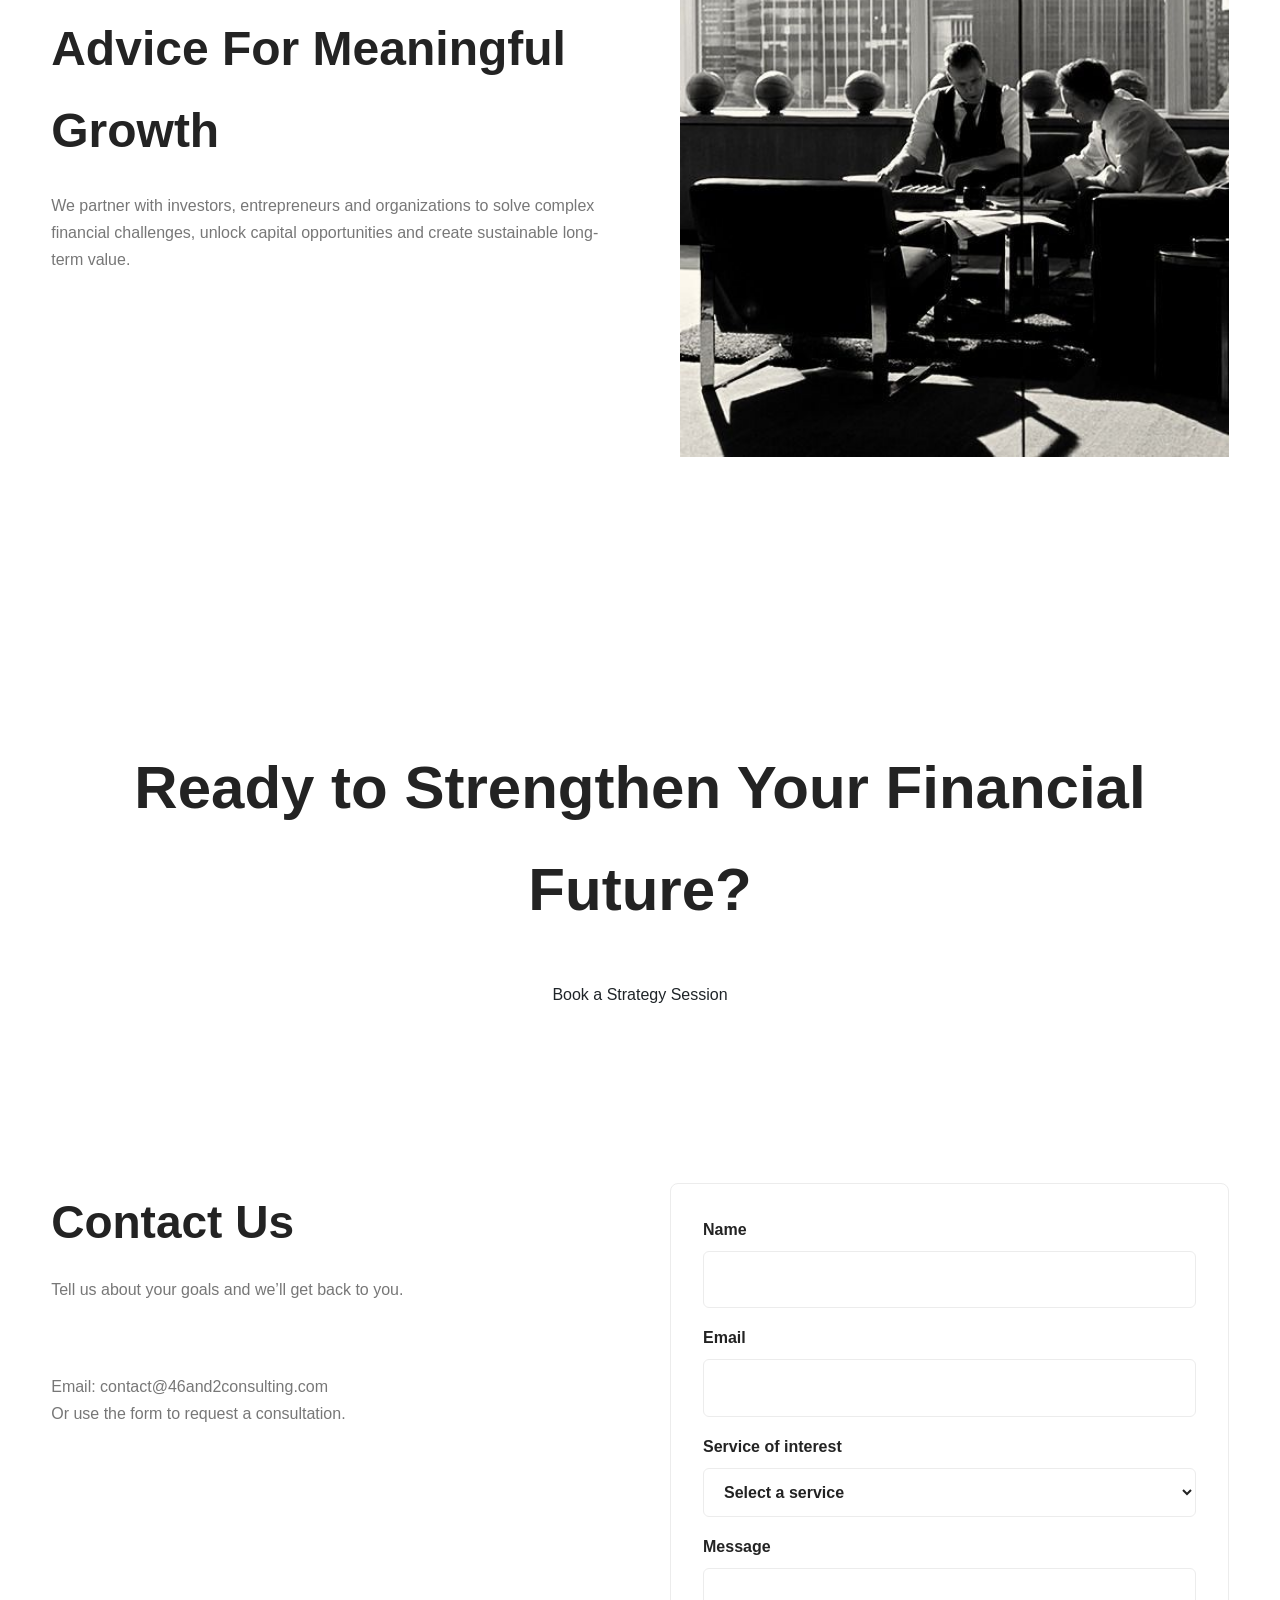
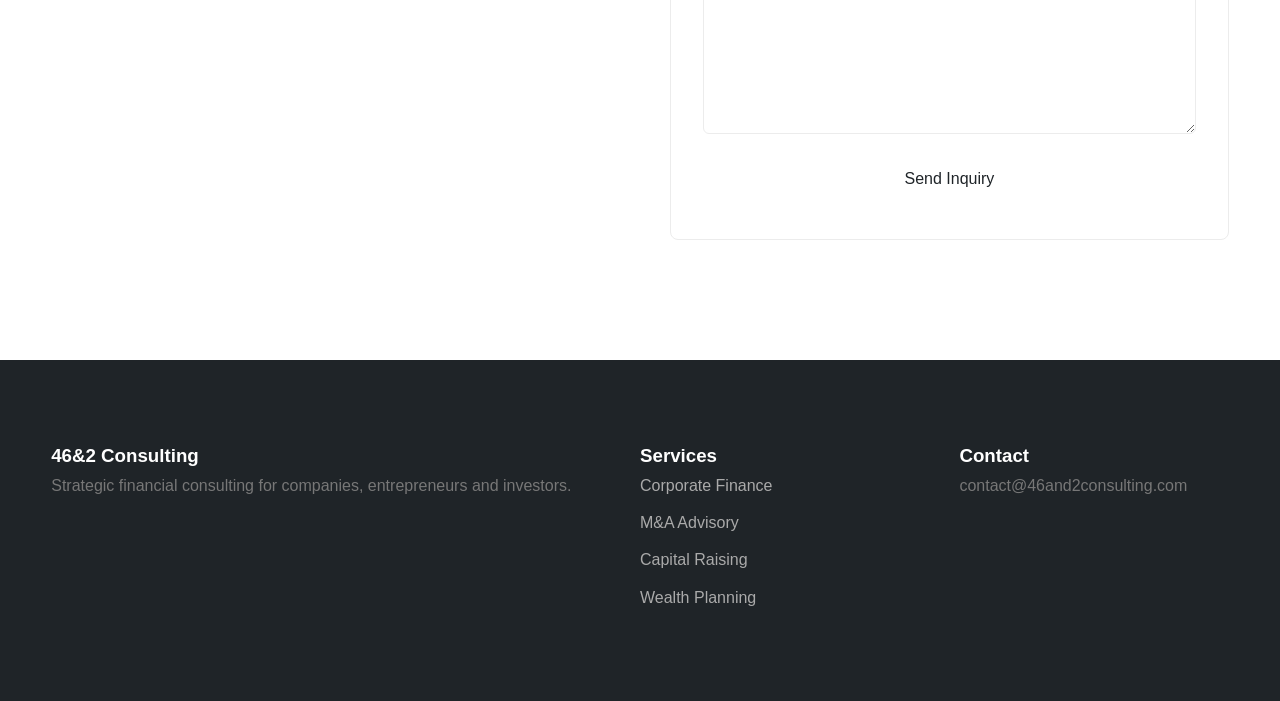
==== commit 8413b3b0: "Update assistant image from Designer.png to Asistente.jpg in index.html" ====
--- a/index.html
+++ b/index.html
@@ -192,7 +192,7 @@
 </footer>
 
 <button id="assistantButton" class="assistant-button" type="button" aria-label="Open assistant">
-  <img src="Designer.png" alt="Assistant icon">
+  <img src="Asistente.jpg" alt="Assistant icon">
 </button>
 
 <button id="scrollToTop" class="scroll-to-top" type="button" aria-label="Scroll to top">
@@ -203,4 +203,4 @@
 
 <script src="script.js" defer></script>
 </body>
-</html>+</html>
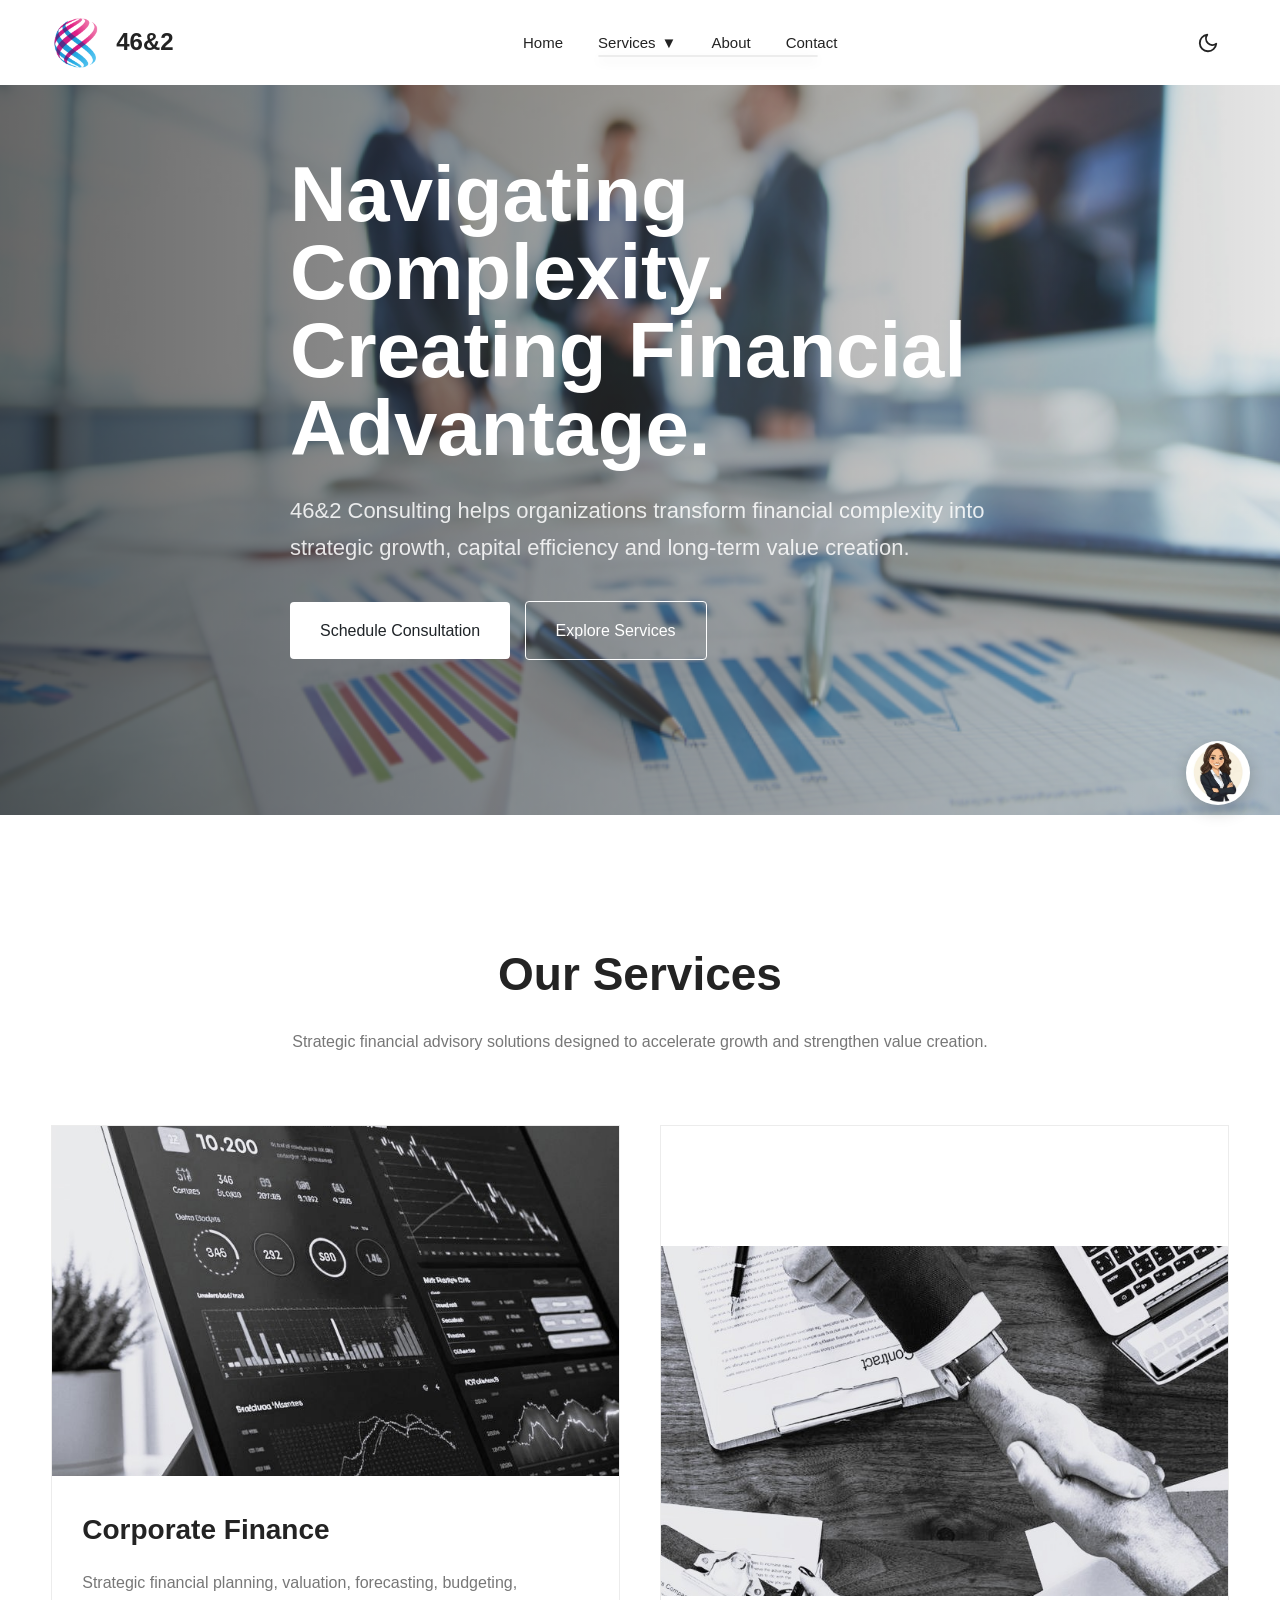
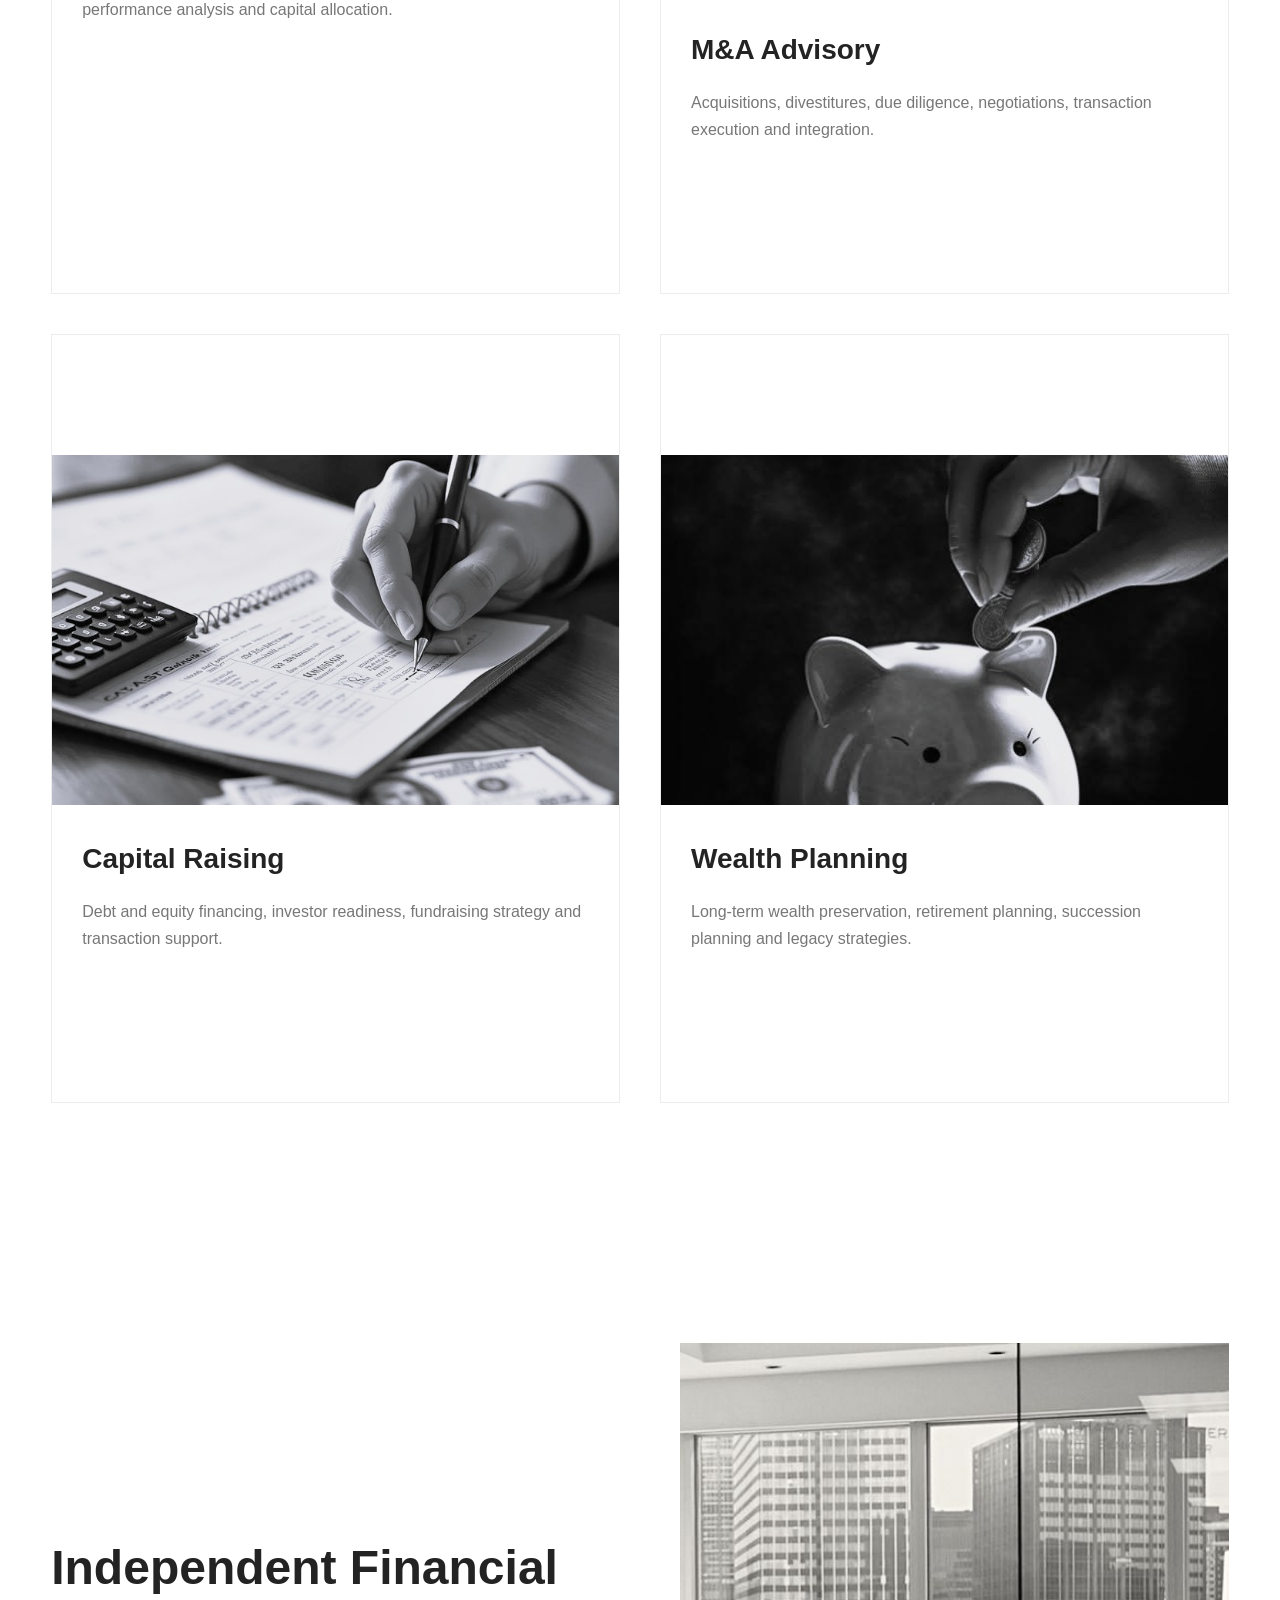
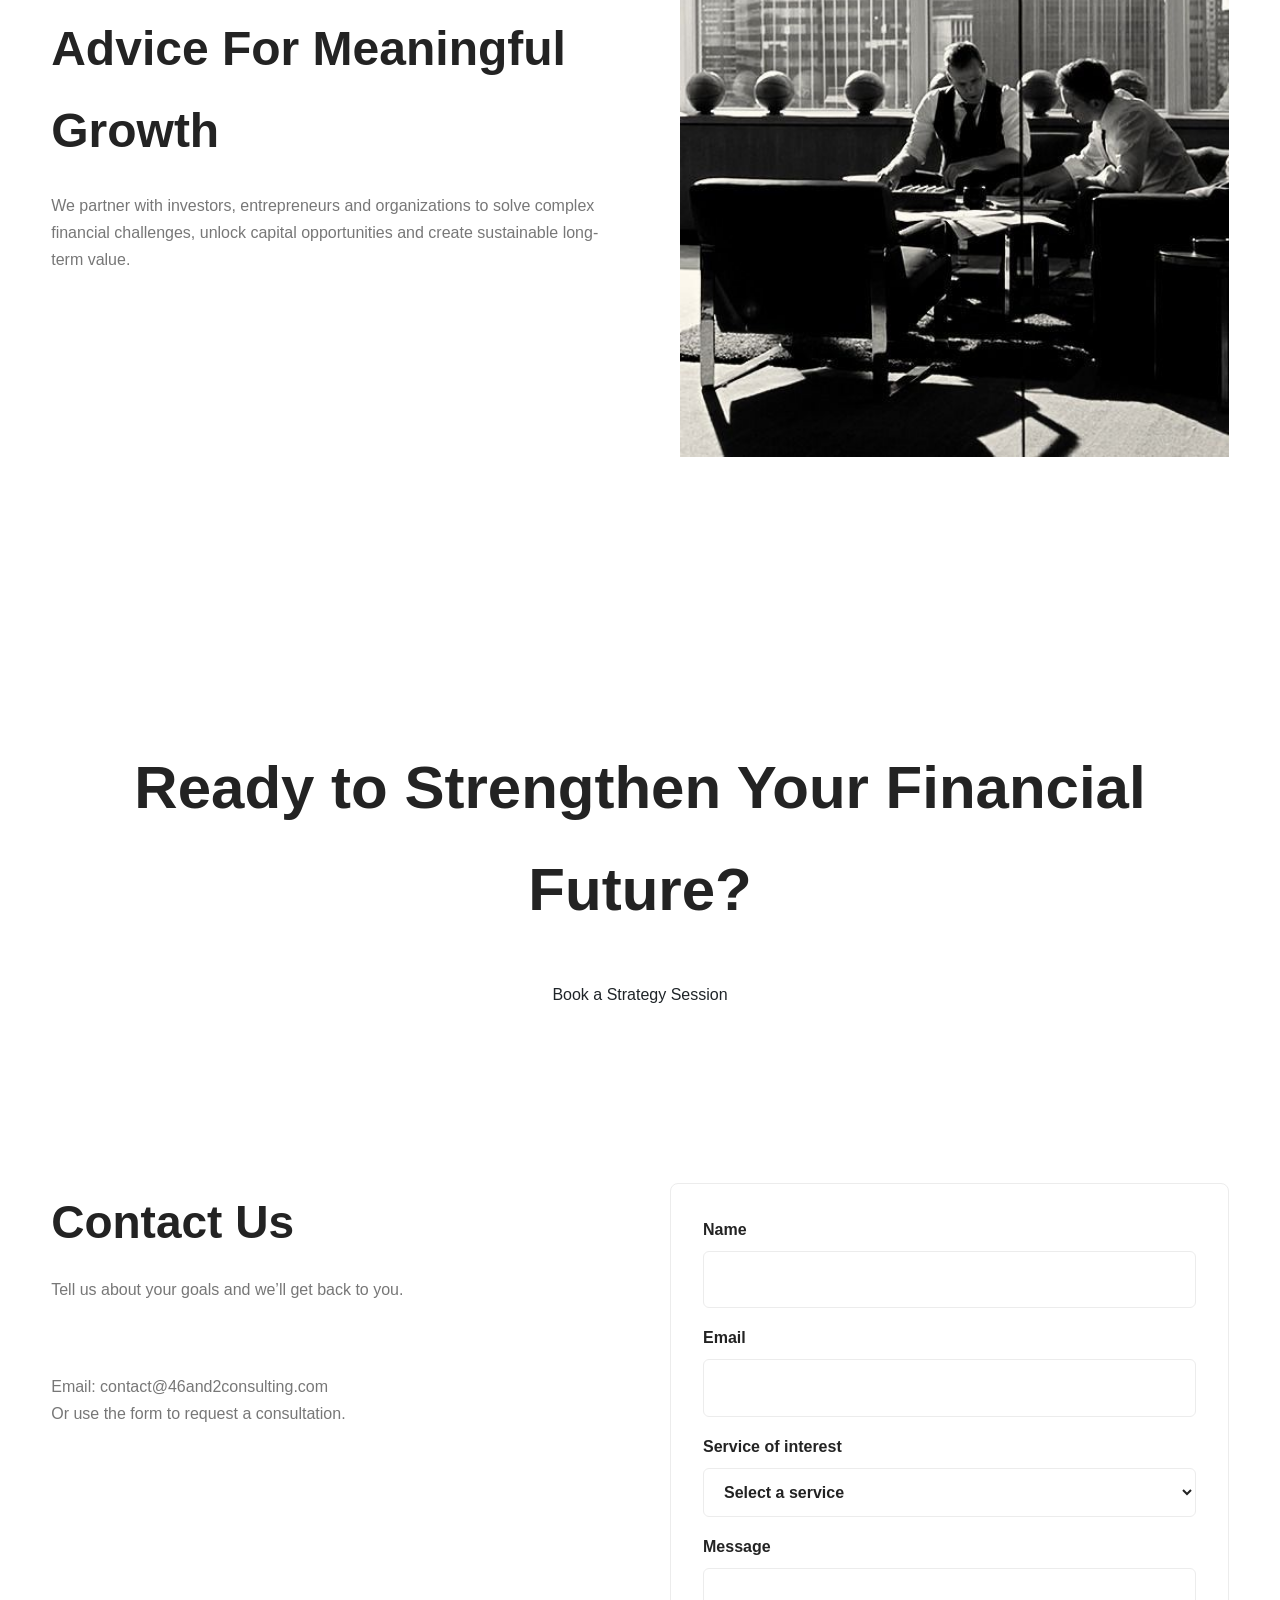
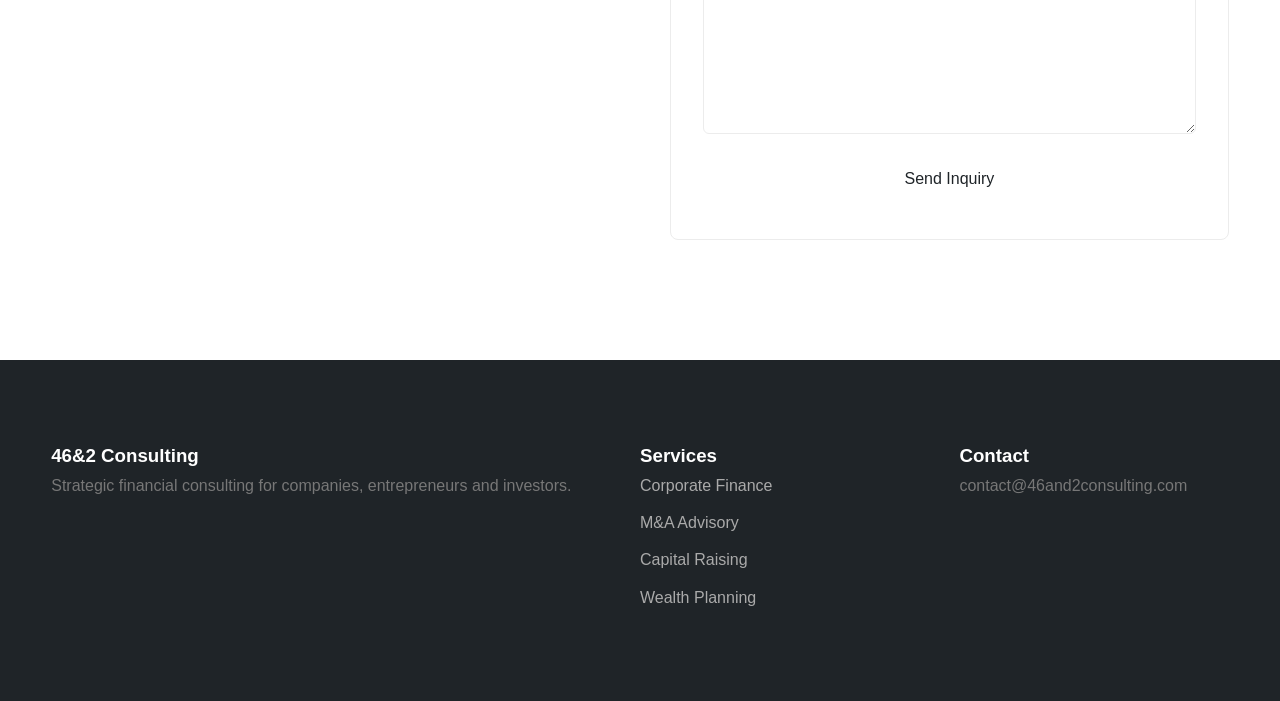
==== commit 6503f86c: "Update assistant button image to images.jpg" ====
--- a/index.html
+++ b/index.html
@@ -192,7 +192,7 @@
 </footer>
 
 <button id="assistantButton" class="assistant-button" type="button" aria-label="Open assistant">
-  <img src="Asistente.jpg" alt="Assistant icon">
+  <img src="images.jpg" alt="Assistant icon">
 </button>
 
 <button id="scrollToTop" class="scroll-to-top" type="button" aria-label="Scroll to top">
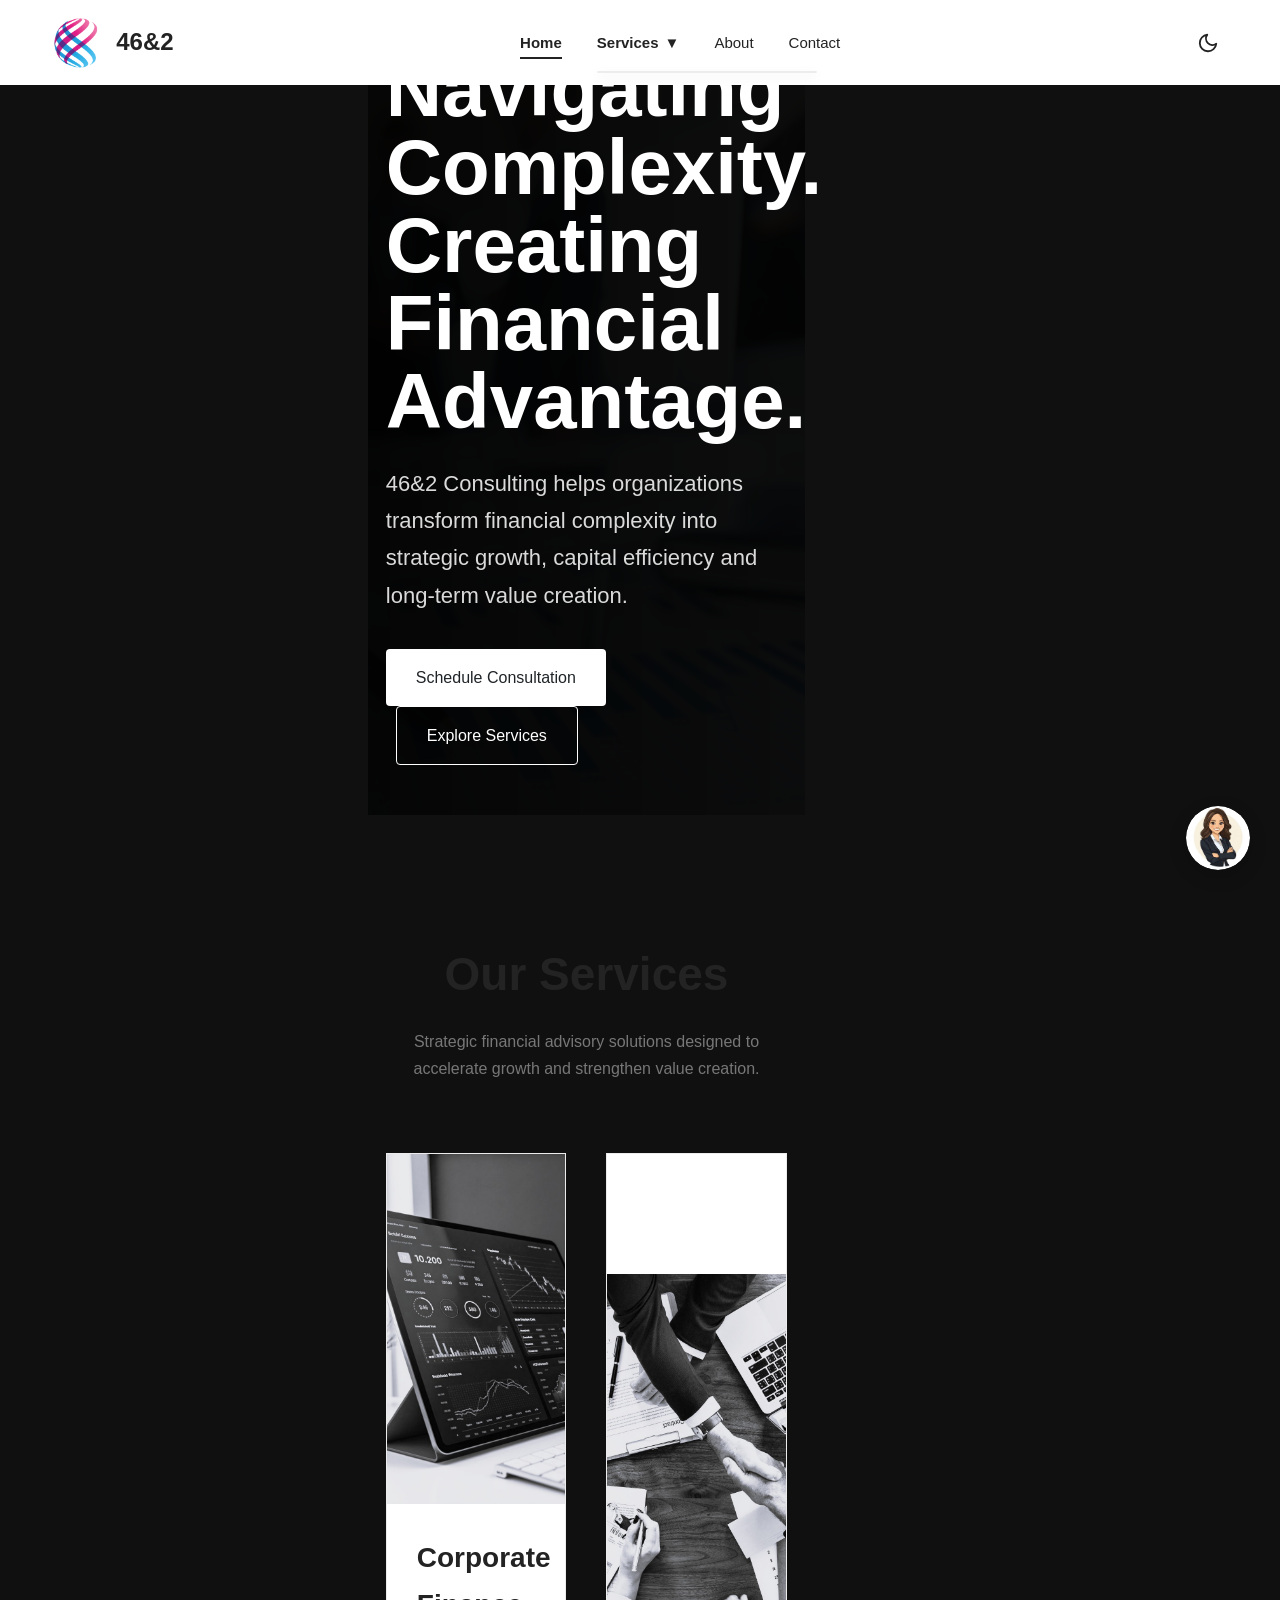
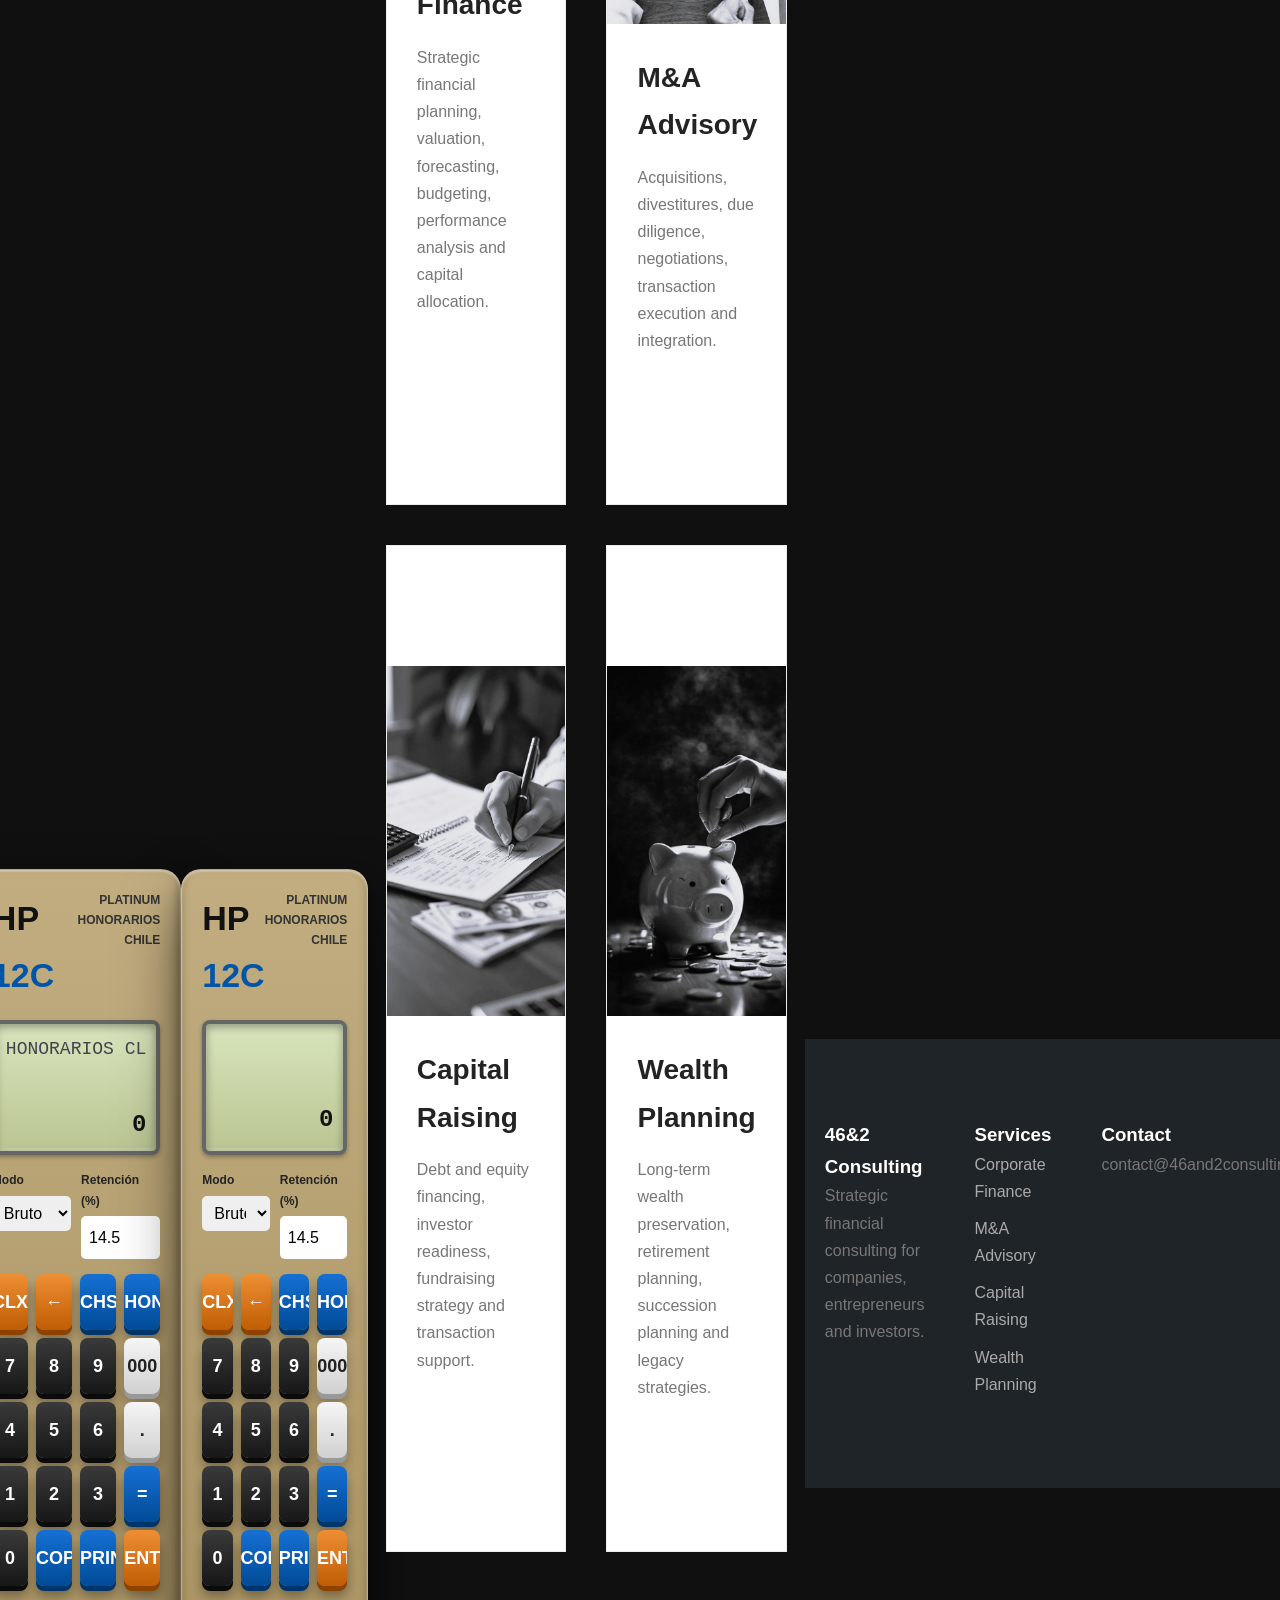
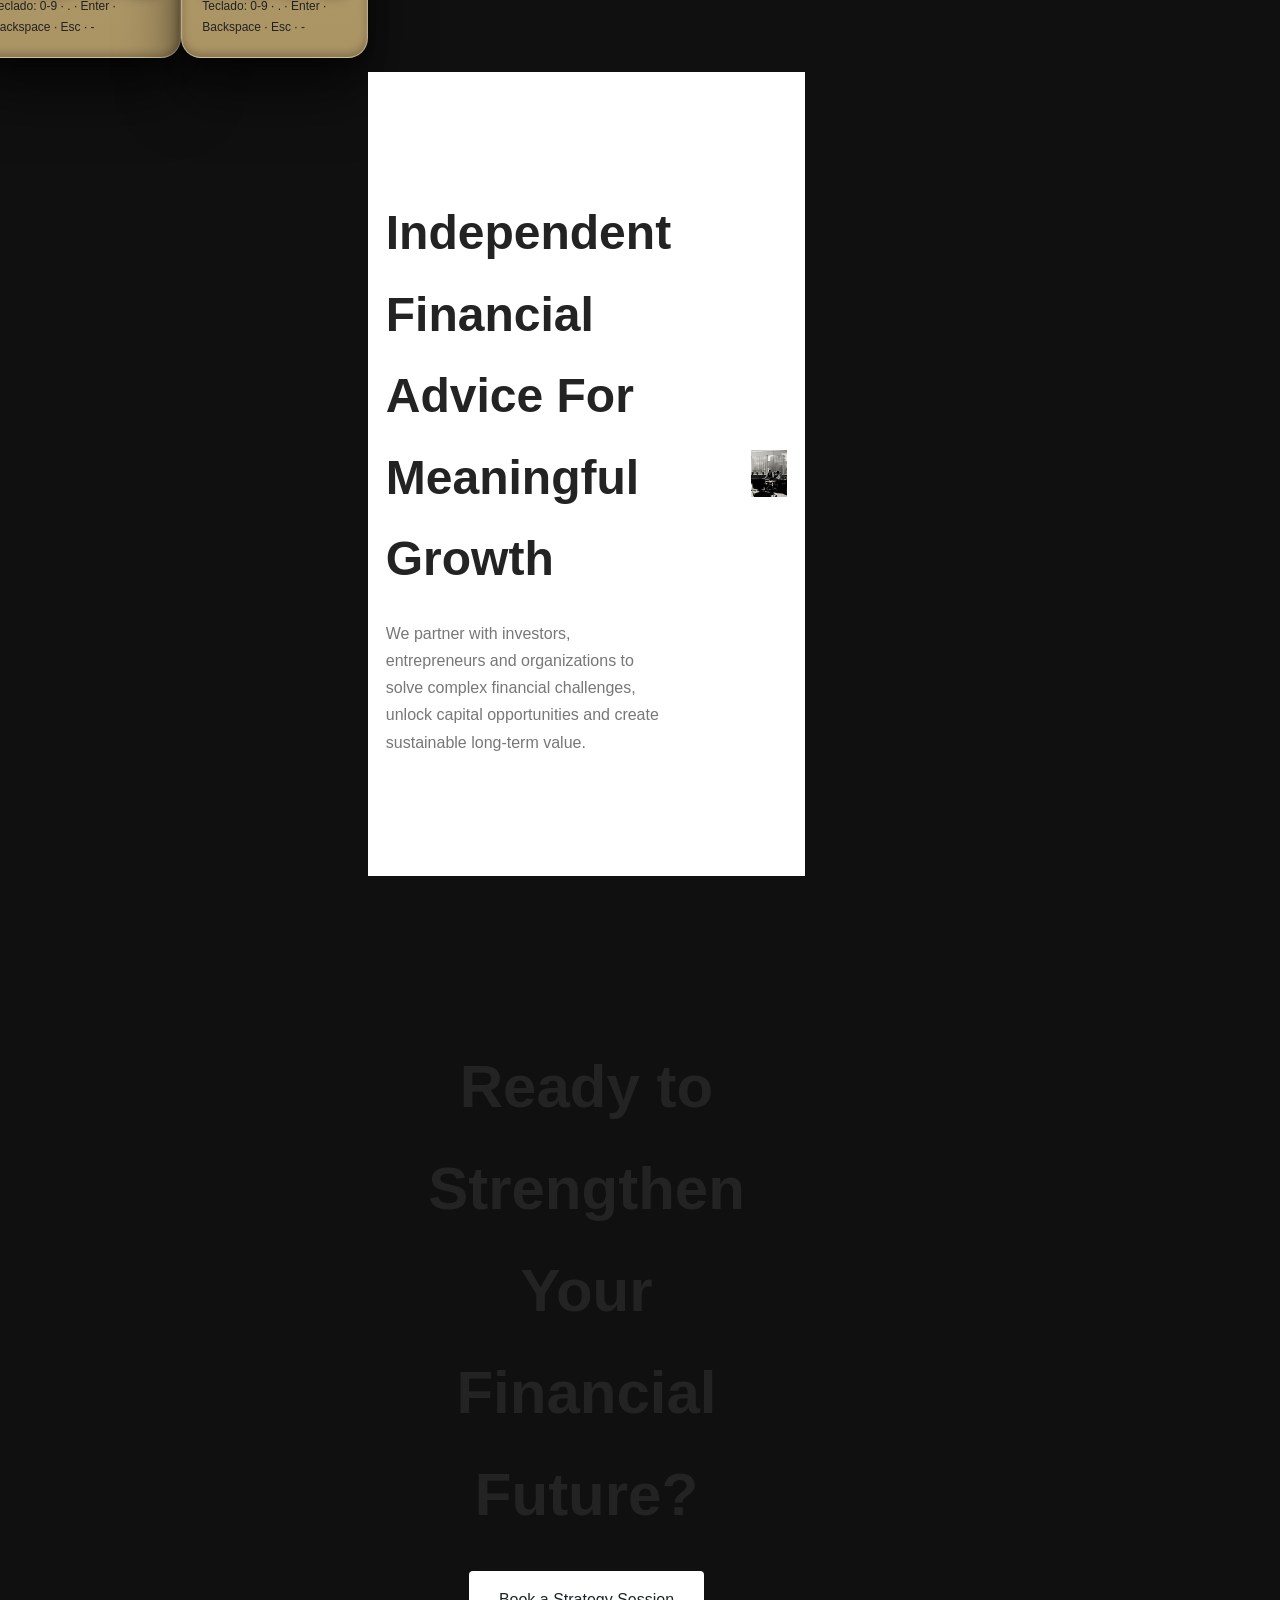
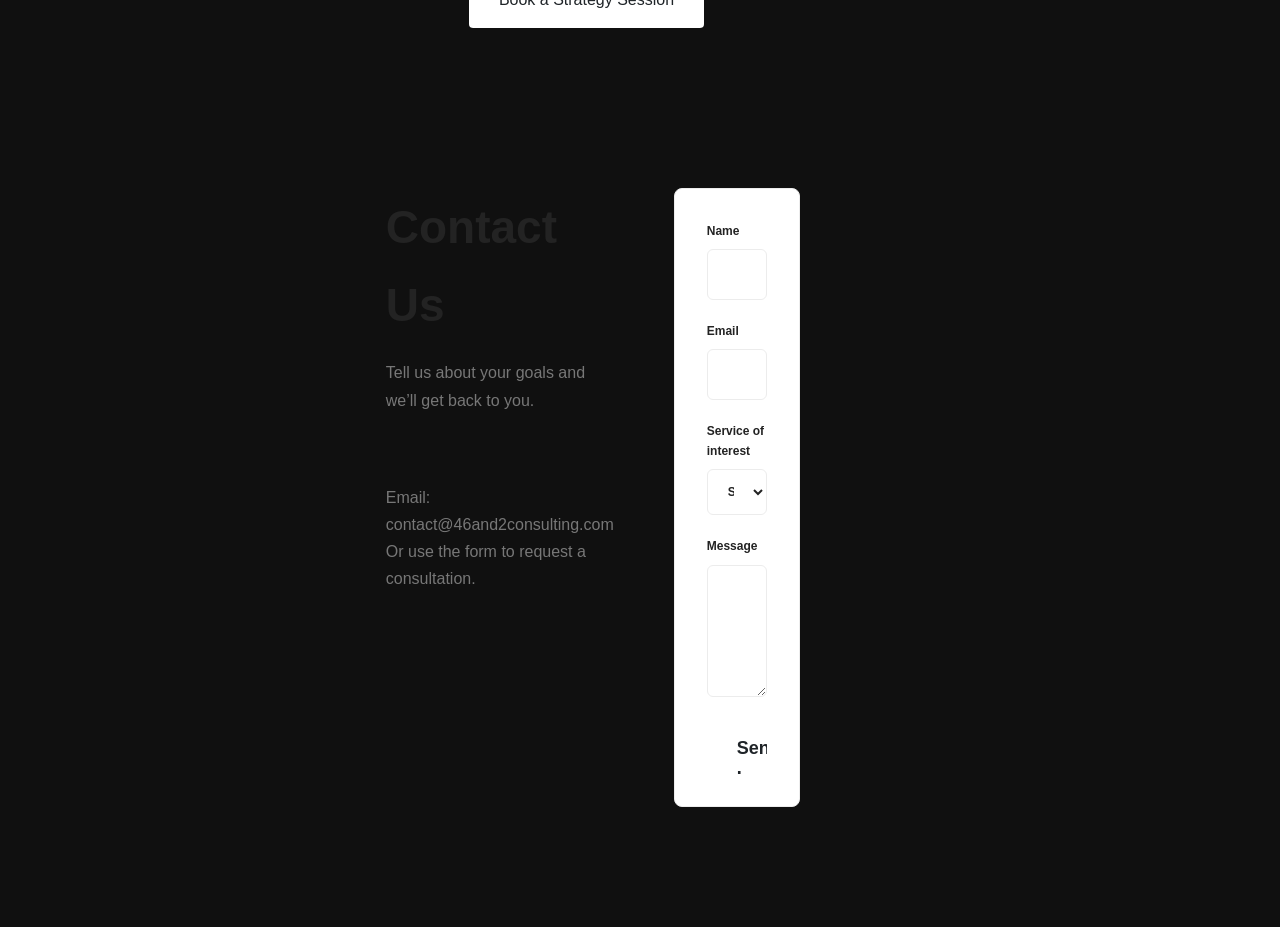
==== commit 4b63e1da: "Implement HP 12C Platinum calculator interface Added a new HTML structure for a HP 12C Platinum calc" ====
--- a/index.html
+++ b/index.html
@@ -6,6 +6,440 @@
 <title>46&2 Consulting</title>
 <link rel="stylesheet" href="styles.css">
 </head>
+<!DOCTYPE html>
+<html lang="es">
+<head>
+<meta charset="UTF-8" />
+<meta name="viewport" content="width=device-width, initial-scale=1.0" />
+<title>HP 12C Platinum - Honorarios Chile</title>
+
+<style>
+*{box-sizing:border-box}
+body{
+  margin:0;background:#101010;min-height:100vh;display:flex;justify-content:center;align-items:center;
+  font-family:Arial,Helvetica,sans-serif
+}
+body::after{
+  content:"";position:fixed;width:520px;height:80px;left:50%;bottom:calc(50% - 290px);transform:translateX(-50%);z-index:-1;
+  background:radial-gradient(ellipse,rgba(0,0,0,.45) 0%,rgba(0,0,0,0) 75%)
+}
+.hp12c{
+  width:470px;background:linear-gradient(180deg,#c1ad80 0%,#ab9464 100%);border-radius:20px;padding:20px;
+  border:1px solid rgba(255,255,255,.2);
+  box-shadow:0 35px 60px rgba(0,0,0,.55),0 10px 20px rgba(0,0,0,.35),inset 0 2px 2px rgba(255,255,255,.35),inset 0 -3px 8px rgba(0,0,0,.25)
+}
+.header{display:flex;justify-content:space-between;margin-bottom:15px}
+.logo{font-size:34px;font-weight:bold;color:#111}
+.logo span{color:#0055a8}
+.model{text-align:right;font-size:12px;font-weight:bold;color:#333}
+
+.display{
+  background:linear-gradient(180deg,#d8e4bc 0%,#bac592 100%);
+  border:4px solid #666;border-radius:8px;padding:10px;height:135px;margin-bottom:15px;
+  box-shadow:inset 0 3px 8px rgba(0,0,0,.35),inset 0 -3px 2px rgba(255,255,255,.25),0 2px 4px rgba(0,0,0,.3);
+  display:flex;flex-direction:column;justify-content:space-between
+}
+.screen-line{
+  font-family:"Courier New",monospace;font-size:18px;text-align:right;min-height:22px;color:#334;opacity:.9;overflow:hidden;white-space:nowrap
+}
+.screen-result{
+  font-family:"Courier New",monospace;font-size:24px;font-weight:bold;text-align:right;color:#111;min-height:35px
+}
+
+.config{display:grid;grid-template-columns:1fr 1fr;gap:10px;margin-bottom:15px}
+label{display:block;font-size:12px;margin-bottom:5px;font-weight:bold}
+input,select{width:100%;padding:8px;border:none;border-radius:5px}
+.keyboard{display:grid;grid-template-columns:repeat(4,1fr);gap:8px}
+
+button{
+  height:56px;border:none;border-radius:8px;cursor:pointer;position:relative;overflow:hidden;
+  font-size:18px;font-weight:bold;transition:transform .08s ease,box-shadow .08s ease,filter .15s ease
+}
+button:hover{transform:translateY(-2px);filter:brightness(1.08)}
+button:active{transform:translateY(4px) scale(.97)}
+button::before{
+  content:"";position:absolute;top:0;left:-120%;width:60%;height:100%;
+  background:linear-gradient(90deg,transparent,rgba(255,255,255,.25),transparent);transition:left .4s ease
+}
+button:hover::before{left:130%}
+
+.black{color:#fff;background:linear-gradient(180deg,#3a3a3a,#171717);box-shadow:0 5px 0 #0b0b0b,0 10px 12px rgba(0,0,0,.35)}
+.blue{color:#fff;background:linear-gradient(180deg,#1670d4,#004b96);box-shadow:0 5px 0 #00356c,0 10px 12px rgba(0,0,0,.35)}
+.orange{color:#fff;background:linear-gradient(180deg,#ee8f34,#c05d05);box-shadow:0 5px 0 #8d4200,0 10px 12px rgba(0,0,0,.35)}
+.gray{color:#222;background:linear-gradient(180deg,#f5f5f5,#d0d0d0);box-shadow:0 5px 0 #999,0 10px 12px rgba(0,0,0,.25)}
+
+.help{margin-top:10px;font-size:12px;color:#222}
+
+@keyframes hpClick{0%{transform:translateY(0)}50%{transform:translateY(5px)}100%{transform:translateY(0)}}
+.pressed{animation:hpClick .12s ease}
+@keyframes lcdFlash{0%{filter:brightness(1)}50%{filter:brightness(1.4)}100%{filter:brightness(1)}}
+.lcd-flash{animation:lcdFlash .25s ease}
+</style>
+</head>
+<body>
+
+<div class="hp12c">
+  <div class="header">
+    <div class="logo">HP <span>12C</span></div>
+    <div class="model">PLATINUM<br />HONORARIOS CHILE</div>
+  </div>
+
+  <div class="display">
+    <div id="line1" class="screen-line"></div>
+    <div id="line2" class="screen-line"></div>
+    <div id="line3" class="screen-line"></div>
+    <div id="line4" class="screen-result">0</div>
+  </div>
+
+  <div class="config">
+    <div>
+      <label>Modo</label>
+      <select id="tipo">
+        <option value="bruto">Bruto → Líquido</option>
+        <option value="liquido">Líquido → Bruto</option>
+      </select>
+    </div>
+    <div>
+      <label>Retención (%)</label>
+      <input id="retencion" type="number" step="0.1" value="14.5" />
+    </div>
+  </div>
+
+  <div class="keyboard">
+    <button class="orange" onclick="clearAll()">CLX</button>
+    <button class="orange" onclick="backspace()">←</button>
+    <button class="blue" onclick="toggleSign()">CHS</button>
+    <button class="blue" onclick="calcularHonorarios()">HON</button>
+
+    <button class="black" onclick="agrega('7')">7</button>
+    <button class="black" onclick="agrega('8')">8</button>
+    <button class="black" onclick="agrega('9')">9</button>
+    <button class="gray" onclick="agrega('000')">000</button>
+
+    <button class="black" onclick="agrega('4')">4</button>
+    <button class="black" onclick="agrega('5')">5</button>
+    <button class="black" onclick="agrega('6')">6</button>
+    <button class="gray" onclick="agrega('.')">.</button>
+
+    <button class="black" onclick="agrega('1')">1</button>
+    <button class="black" onclick="agrega('2')">2</button>
+    <button class="black" onclick="agrega('3')">3</button>
+    <button class="blue" onclick="calcularHonorarios()">=</button>
+
+    <button class="black" onclick="agrega('0')">0</button>
+    <button class="blue" onclick="copiar()">COPY</button>
+    <button class="blue" onclick="window.print()">PRINT</button>
+    <button class="orange" onclick="calcularHonorarios()">ENTER</button>
+  </div>
+
+  <div class="help">Teclado: 0-9 · . · Enter · Backspace · Esc · -</div>
+</div>
+
+<script>
+let valor = "";
+const line1 = document.getElementById("line1");
+const line2 = document.getElementById("line2");
+const line3 = document.getElementById("line3");
+const line4 = document.getElementById("line4");
+
+function actualizar() {
+  line1.textContent = "HONORARIOS CL";
+  line2.textContent = "";
+  line3.textContent = valor === "" ? "" : valor;
+  line4.textContent = valor === "" ? "0" : valor;
+}
+
+function agrega(tecla) {
+  if (tecla === ".") {
+    if (valor.includes(".")) return;
+    valor = valor === "" ? "0." : valor + ".";
+  } else {
+    valor += tecla;
+  }
+  actualizar();
+}
+
+function clearAll() { valor = ""; actualizar(); }
+function backspace() { valor = valor.slice(0,-1); actualizar(); }
+function toggleSign() { if (valor==="") return; valor = (Number(valor) * -1).toString(); actualizar(); }
+
+function moneda(v) {
+  return new Intl.NumberFormat("es-CL",{style:"currency",currency:"CLP",maximumFractionDigits:0}).format(v);
+}
+
+function calcularHonorarios() {
+  const monto = Number(valor);
+  if (isNaN(monto) || monto <= 0) {
+    line1.textContent = "ERROR";
+    line2.textContent = "Ingrese monto";
+    line3.textContent = "válido";
+    line4.textContent = "0";
+    return;
+  }
+
+  const tasa = Number(document.getElementById("retencion").value) / 100;
+  const modo = document.getElementById("tipo").value;
+
+  let bruto, liquido, retenido;
+  if (modo === "bruto") {
+    bruto = monto; retenido = bruto * tasa; liquido = bruto - retenido;
+  } else {
+    liquido = monto; bruto = liquido / (1 - tasa); retenido = bruto - liquido;
+  }
+
+  line4.classList.remove("lcd-flash"); void line4.offsetWidth; line4.classList.add("lcd-flash");
+
+  line1.textContent = modo === "bruto" ? "BRUTO → LIQUIDO" : "LIQUIDO → BRUTO";
+  line2.textContent = "RET " + (tasa * 100).toFixed(1) + "%";
+  line3.textContent = "BRUTO " + Math.round(bruto).toLocaleString("es-CL");
+  line4.textContent = "LIQ " + Math.round(liquido).toLocaleString("es-CL");
+}
+
+function copiar() {
+  const text = [line1.textContent, line2.textContent, line3.textContent, line4.textContent].join("\n");
+  navigator.clipboard.writeText(text);
+  alert("Resultado copiado");
+}
+
+document.addEventListener("keydown", function(e){
+  const k = e.key;
+  if(/^[0-9]$/.test(k)){ agrega(k); e.preventDefault(); return; }
+  if(k==="." || k===","){ agrega("."); e.preventDefault(); return; }
+  if(k==="Enter"){ calcularHonorarios(); e.preventDefault(); return; }
+  if(k==="Escape"){ clearAll(); e.preventDefault(); return; }
+  if(k==="Backspace"){ backspace(); e.preventDefault(); return; }
+  if(k==="-"){ toggleSign(); e.preventDefault(); return; }
+});
+
+document.querySelectorAll("button").forEach(btn => {
+  btn.addEventListener("click", () => {
+    btn.classList.remove("pressed"); void btn.offsetWidth; btn.classList.add("pressed");
+  });
+});
+
+actualizar();
+</script>
+
+</body>
+</html>
+
+<!DOCTYPE html>
+<html lang="es">
+<head>
+<meta charset="UTF-8" />
+<meta name="viewport" content="width=device-width, initial-scale=1.0" />
+<title>HP 12C Platinum - Honorarios Chile</title>
+
+<style>
+*{box-sizing:border-box}
+body{
+  margin:0;background:#101010;min-height:100vh;display:flex;justify-content:center;align-items:center;
+  font-family:Arial,Helvetica,sans-serif
+}
+body::after{
+  content:"";position:fixed;width:520px;height:80px;left:50%;bottom:calc(50% - 290px);transform:translateX(-50%);z-index:-1;
+  background:radial-gradient(ellipse,rgba(0,0,0,.45) 0%,rgba(0,0,0,0) 75%)
+}
+.hp12c{
+  width:470px;background:linear-gradient(180deg,#c1ad80 0%,#ab9464 100%);border-radius:20px;padding:20px;
+  border:1px solid rgba(255,255,255,.2);
+  box-shadow:0 35px 60px rgba(0,0,0,.55),0 10px 20px rgba(0,0,0,.35),inset 0 2px 2px rgba(255,255,255,.35),inset 0 -3px 8px rgba(0,0,0,.25)
+}
+.header{display:flex;justify-content:space-between;margin-bottom:15px}
+.logo{font-size:34px;font-weight:bold;color:#111}
+.logo span{color:#0055a8}
+.model{text-align:right;font-size:12px;font-weight:bold;color:#333}
+
+.display{
+  background:linear-gradient(180deg,#d8e4bc 0%,#bac592 100%);
+  border:4px solid #666;border-radius:8px;padding:10px;height:135px;margin-bottom:15px;
+  box-shadow:inset 0 3px 8px rgba(0,0,0,.35),inset 0 -3px 2px rgba(255,255,255,.25),0 2px 4px rgba(0,0,0,.3);
+  display:flex;flex-direction:column;justify-content:space-between
+}
+.screen-line{
+  font-family:"Courier New",monospace;font-size:18px;text-align:right;min-height:22px;color:#334;opacity:.9;overflow:hidden;white-space:nowrap
+}
+.screen-result{
+  font-family:"Courier New",monospace;font-size:24px;font-weight:bold;text-align:right;color:#111;min-height:35px
+}
+
+.config{display:grid;grid-template-columns:1fr 1fr;gap:10px;margin-bottom:15px}
+label{display:block;font-size:12px;margin-bottom:5px;font-weight:bold}
+input,select{width:100%;padding:8px;border:none;border-radius:5px}
+.keyboard{display:grid;grid-template-columns:repeat(4,1fr);gap:8px}
+
+button{
+  height:56px;border:none;border-radius:8px;cursor:pointer;position:relative;overflow:hidden;
+  font-size:18px;font-weight:bold;transition:transform .08s ease,box-shadow .08s ease,filter .15s ease
+}
+button:hover{transform:translateY(-2px);filter:brightness(1.08)}
+button:active{transform:translateY(4px) scale(.97)}
+button::before{
+  content:"";position:absolute;top:0;left:-120%;width:60%;height:100%;
+  background:linear-gradient(90deg,transparent,rgba(255,255,255,.25),transparent);transition:left .4s ease
+}
+button:hover::before{left:130%}
+
+.black{color:#fff;background:linear-gradient(180deg,#3a3a3a,#171717);box-shadow:0 5px 0 #0b0b0b,0 10px 12px rgba(0,0,0,.35)}
+.blue{color:#fff;background:linear-gradient(180deg,#1670d4,#004b96);box-shadow:0 5px 0 #00356c,0 10px 12px rgba(0,0,0,.35)}
+.orange{color:#fff;background:linear-gradient(180deg,#ee8f34,#c05d05);box-shadow:0 5px 0 #8d4200,0 10px 12px rgba(0,0,0,.35)}
+.gray{color:#222;background:linear-gradient(180deg,#f5f5f5,#d0d0d0);box-shadow:0 5px 0 #999,0 10px 12px rgba(0,0,0,.25)}
+
+.help{margin-top:10px;font-size:12px;color:#222}
+
+@keyframes hpClick{0%{transform:translateY(0)}50%{transform:translateY(5px)}100%{transform:translateY(0)}}
+.pressed{animation:hpClick .12s ease}
+@keyframes lcdFlash{0%{filter:brightness(1)}50%{filter:brightness(1.4)}100%{filter:brightness(1)}}
+.lcd-flash{animation:lcdFlash .25s ease}
+</style>
+</head>
+<body>
+
+<div class="hp12c">
+  <div class="header">
+    <div class="logo">HP <span>12C</span></div>
+    <div class="model">PLATINUM<br />HONORARIOS CHILE</div>
+  </div>
+
+  <div class="display">
+    <div id="line1" class="screen-line"></div>
+    <div id="line2" class="screen-line"></div>
+    <div id="line3" class="screen-line"></div>
+    <div id="line4" class="screen-result">0</div>
+  </div>
+
+  <div class="config">
+    <div>
+      <label>Modo</label>
+      <select id="tipo">
+        <option value="bruto">Bruto → Líquido</option>
+        <option value="liquido">Líquido → Bruto</option>
+      </select>
+    </div>
+    <div>
+      <label>Retención (%)</label>
+      <input id="retencion" type="number" step="0.1" value="14.5" />
+    </div>
+  </div>
+
+  <div class="keyboard">
+    <button class="orange" onclick="clearAll()">CLX</button>
+    <button class="orange" onclick="backspace()">←</button>
+    <button class="blue" onclick="toggleSign()">CHS</button>
+    <button class="blue" onclick="calcularHonorarios()">HON</button>
+
+    <button class="black" onclick="agrega('7')">7</button>
+    <button class="black" onclick="agrega('8')">8</button>
+    <button class="black" onclick="agrega('9')">9</button>
+    <button class="gray" onclick="agrega('000')">000</button>
+
+    <button class="black" onclick="agrega('4')">4</button>
+    <button class="black" onclick="agrega('5')">5</button>
+    <button class="black" onclick="agrega('6')">6</button>
+    <button class="gray" onclick="agrega('.')">.</button>
+
+    <button class="black" onclick="agrega('1')">1</button>
+    <button class="black" onclick="agrega('2')">2</button>
+    <button class="black" onclick="agrega('3')">3</button>
+    <button class="blue" onclick="calcularHonorarios()">=</button>
+
+    <button class="black" onclick="agrega('0')">0</button>
+    <button class="blue" onclick="copiar()">COPY</button>
+    <button class="blue" onclick="window.print()">PRINT</button>
+    <button class="orange" onclick="calcularHonorarios()">ENTER</button>
+  </div>
+
+  <div class="help">Teclado: 0-9 · . · Enter · Backspace · Esc · -</div>
+</div>
+
+<script>
+let valor = "";
+const line1 = document.getElementById("line1");
+const line2 = document.getElementById("line2");
+const line3 = document.getElementById("line3");
+const line4 = document.getElementById("line4");
+
+function actualizar() {
+  line1.textContent = "HONORARIOS CL";
+  line2.textContent = "";
+  line3.textContent = valor === "" ? "" : valor;
+  line4.textContent = valor === "" ? "0" : valor;
+}
+
+function agrega(tecla) {
+  if (tecla === ".") {
+    if (valor.includes(".")) return;
+    valor = valor === "" ? "0." : valor + ".";
+  } else {
+    valor += tecla;
+  }
+  actualizar();
+}
+
+function clearAll() { valor = ""; actualizar(); }
+function backspace() { valor = valor.slice(0,-1); actualizar(); }
+function toggleSign() { if (valor==="") return; valor = (Number(valor) * -1).toString(); actualizar(); }
+
+function moneda(v) {
+  return new Intl.NumberFormat("es-CL",{style:"currency",currency:"CLP",maximumFractionDigits:0}).format(v);
+}
+
+function calcularHonorarios() {
+  const monto = Number(valor);
+  if (isNaN(monto) || monto <= 0) {
+    line1.textContent = "ERROR";
+    line2.textContent = "Ingrese monto";
+    line3.textContent = "válido";
+    line4.textContent = "0";
+    return;
+  }
+
+  const tasa = Number(document.getElementById("retencion").value) / 100;
+  const modo = document.getElementById("tipo").value;
+
+  let bruto, liquido, retenido;
+  if (modo === "bruto") {
+    bruto = monto; retenido = bruto * tasa; liquido = bruto - retenido;
+  } else {
+    liquido = monto; bruto = liquido / (1 - tasa); retenido = bruto - liquido;
+  }
+
+  line4.classList.remove("lcd-flash"); void line4.offsetWidth; line4.classList.add("lcd-flash");
+
+  line1.textContent = modo === "bruto" ? "BRUTO → LIQUIDO" : "LIQUIDO → BRUTO";
+  line2.textContent = "RET " + (tasa * 100).toFixed(1) + "%";
+  line3.textContent = "BRUTO " + Math.round(bruto).toLocaleString("es-CL");
+  line4.textContent = "LIQ " + Math.round(liquido).toLocaleString("es-CL");
+}
+
+function copiar() {
+  const text = [line1.textContent, line2.textContent, line3.textContent, line4.textContent].join("\n");
+  navigator.clipboard.writeText(text);
+  alert("Resultado copiado");
+}
+
+document.addEventListener("keydown", function(e){
+  const k = e.key;
+  if(/^[0-9]$/.test(k)){ agrega(k); e.preventDefault(); return; }
+  if(k==="." || k===","){ agrega("."); e.preventDefault(); return; }
+  if(k==="Enter"){ calcularHonorarios(); e.preventDefault(); return; }
+  if(k==="Escape"){ clearAll(); e.preventDefault(); return; }
+  if(k==="Backspace"){ backspace(); e.preventDefault(); return; }
+  if(k==="-"){ toggleSign(); e.preventDefault(); return; }
+});
+
+document.querySelectorAll("button").forEach(btn => {
+  btn.addEventListener("click", () => {
+    btn.classList.remove("pressed"); void btn.offsetWidth; btn.classList.add("pressed");
+  });
+});
+
+actualizar();
+</script>
+
+</body>
+</html>
+
 <body>
 <header>
   <div class="container nav">
--- a/styles.css
+++ b/styles.css
@@ -40,6 +40,7 @@
 .dropdown a:last-child{border-bottom:none;}
 .dropdown a:hover,.dropdown a:focus{background:var(--border);}
 .mobile-toggle{display:none;font-size:28px;cursor:pointer;color:var(--text);background:none;border:none;padding:0;}
+.menu > a.active,.menu-link.active{font-weight:600;}
 .hero{position:relative;min-height:calc(100vh - var(--header-height));padding:0;display:flex;align-items:center;justify-content:center;}
 .hero-bg{position:absolute;inset:0;width:100%;height:100%;object-position:70% center;object-fit:cover;mix-blend-mode:multiply;opacity:0.85;}
 .hero::before{content:'';position:absolute;inset:0;background:linear-gradient(to right,rgba(0,0,0,.60),rgba(0,0,0,.10));z-index:1;}
@@ -82,11 +83,11 @@
 #sunIcon{display:none;}
 [data-theme="dark"] #moonIcon{display:none;}
 [data-theme="dark"] #sunIcon{display:block;}
-.scroll-to-top{position:fixed;bottom:30px;right:30px;width:50px;height:50px;background:var(--dark);color:white;border:none;border-radius:50%;cursor:pointer;display:none;align-items:center;justify-content:center;z-index:999;transition:all 0.3s ease;box-shadow:0 4px 12px rgba(0,0,0,0.15);}
-.scroll-to-top:hover{transform:translateY(-3px);box-shadow:0 6px 16px rgba(0,0,0,0.25);}
+.scroll-to-top{position:fixed;bottom:30px;left:50%;transform:translateX(-50%);width:50px;height:50px;background:var(--dark);color:white;border:none;border-radius:50%;cursor:pointer;display:none;align-items:center;justify-content:center;z-index:999;transition:all 0.3s ease;box-shadow:0 4px 12px rgba(0,0,0,0.15);}
+.scroll-to-top:hover{transform:translateX(-50%) translateY(-3px);box-shadow:0 6px 16px rgba(0,0,0,0.25);}
 .scroll-to-top.show{display:flex;}
 [data-theme="dark"] .scroll-to-top{background:white;color:var(--dark);}
-.assistant-button{position:fixed;right:30px;bottom:95px;width:64px;height:64px;border:none;border-radius:50%;padding:0;background:transparent;cursor:pointer;z-index:1001;box-shadow:0 6px 18px rgba(0,0,0,0.2);transition:transform 0.2s ease,box-shadow 0.2s ease;}
+.assistant-button{position:fixed;right:30px;bottom:30px;width:64px;height:64px;border:none;border-radius:50%;padding:0;background:transparent;cursor:pointer;z-index:1001;box-shadow:0 6px 18px rgba(0,0,0,0.2);transition:transform 0.2s ease,box-shadow 0.2s ease;}
 .assistant-button:hover{transform:translateY(-2px) scale(1.03);box-shadow:0 10px 24px rgba(0,0,0,0.25);}
 .assistant-button img{width:100%;height:100%;border-radius:50%;object-fit:cover;}
 .menu-item.open .dropdown{max-height:300px;}
@@ -110,10 +111,15 @@
   .menu{gap:0;}
   .cta h2{font-size:36px;}
   .about h2{font-size:32px;}
-  .scroll-to-top{bottom:20px;right:20px;width:45px;height:45px;}
-  .assistant-button{right:20px;bottom:75px;width:56px;height:56px;}
+  .scroll-to-top{bottom:20px;left:50%;transform:translateX(-50%);width:45px;height:45px;}
+  .assistant-button{right:20px;bottom:20px;width:56px;height:56px;}
+}
+@media(min-width:992px){
+  .menu > a,.menu-link{position:relative;}
+  .menu > a::after,.menu-link::after{content:'';position:absolute;bottom:-4px;left:0;width:0;height:2px;background:currentColor;transition:width 0.25s ease;}
+  .menu > a:hover::after,.menu-link:hover::after,.menu > a.active::after,.menu-link.active::after{width:100%;}
 }
 @media (prefers-reduced-motion: reduce){
   html{scroll-behavior:auto;}
   *,*::before,*::after{animation:none!important;transition:none!important;}
-}+}
